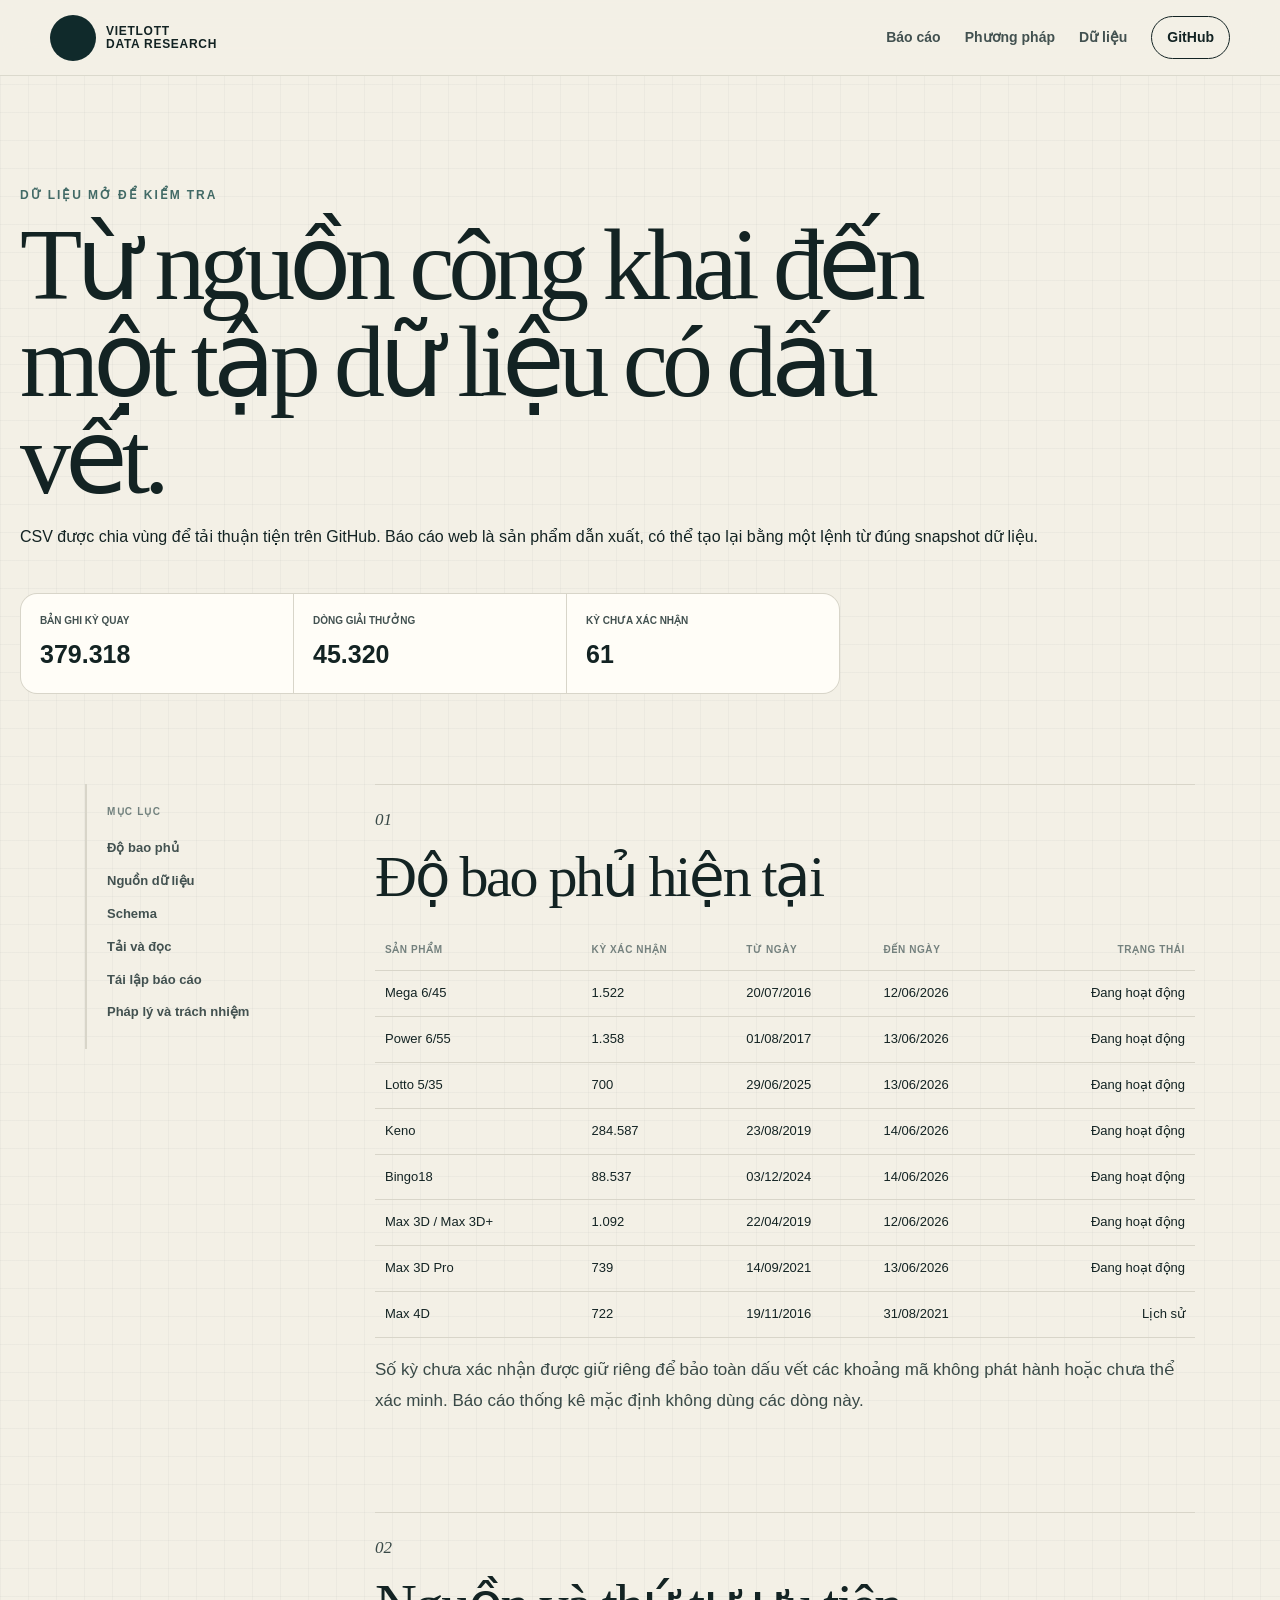
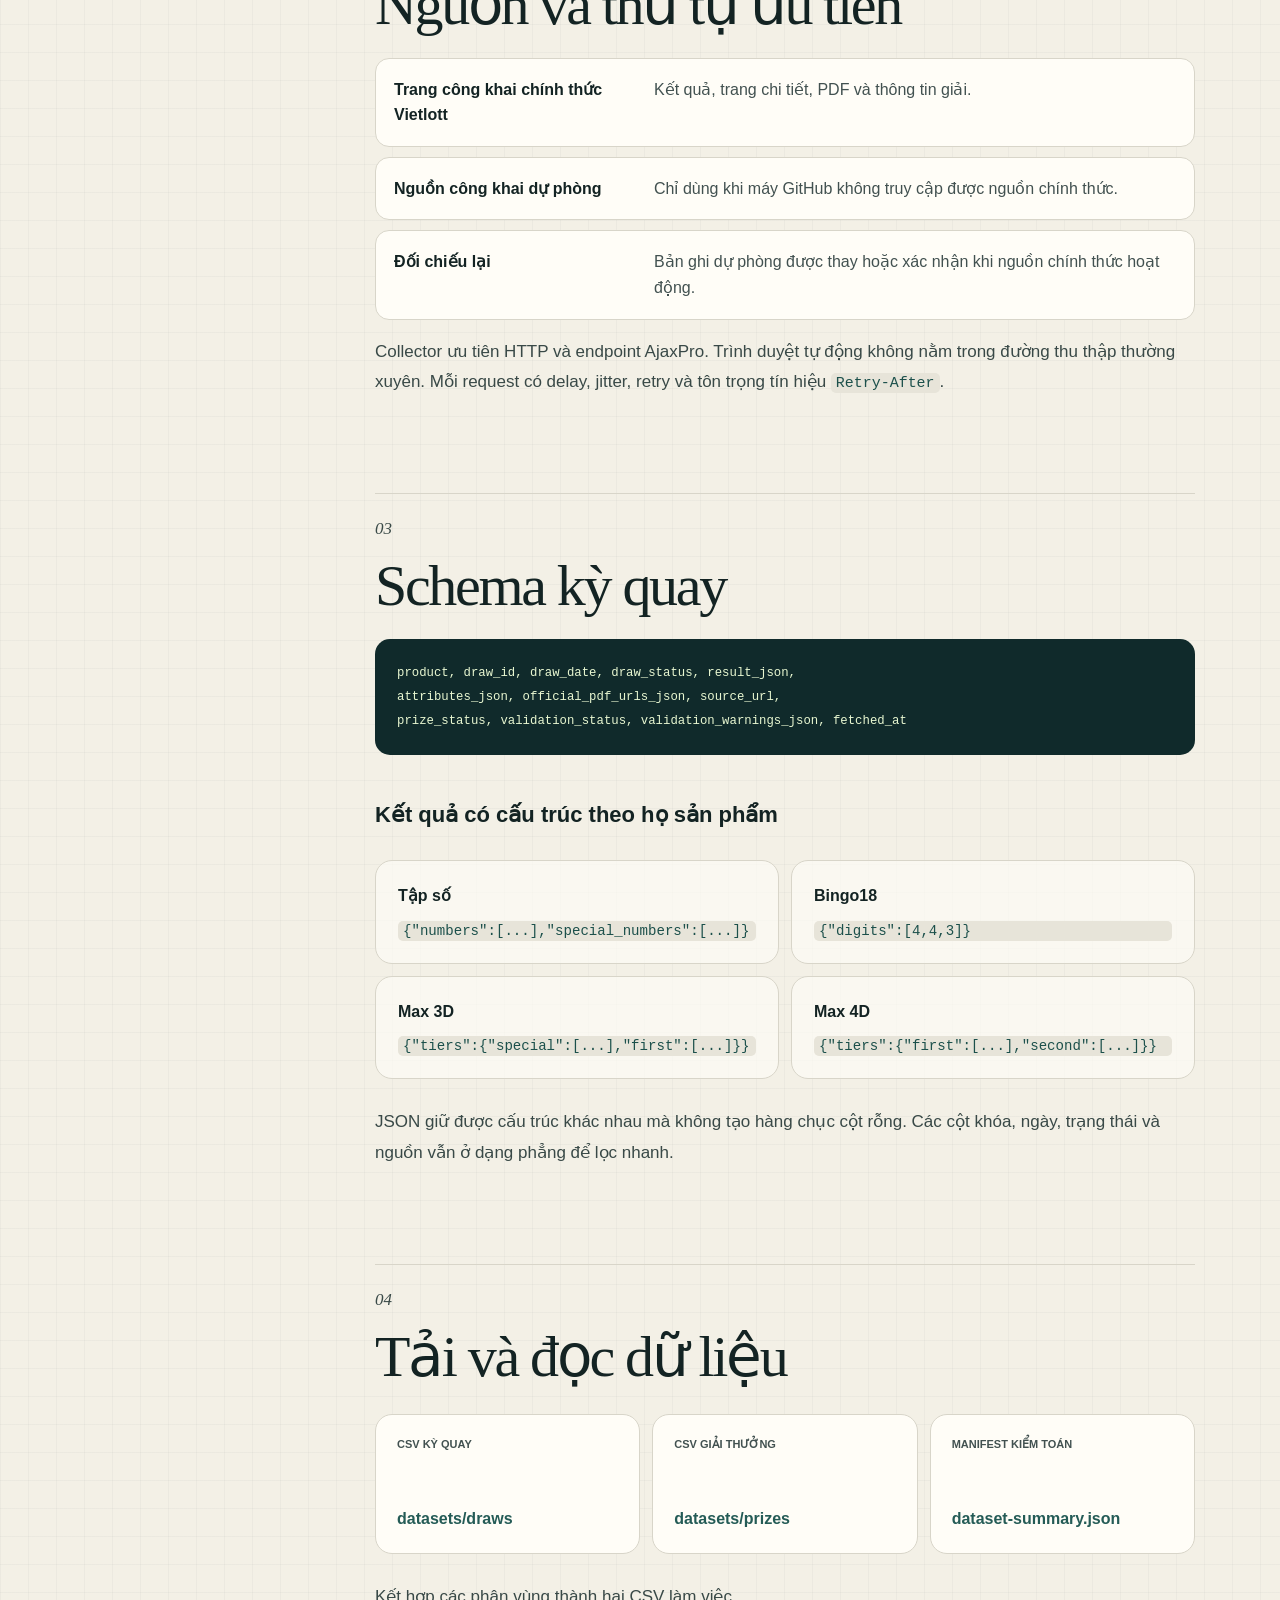
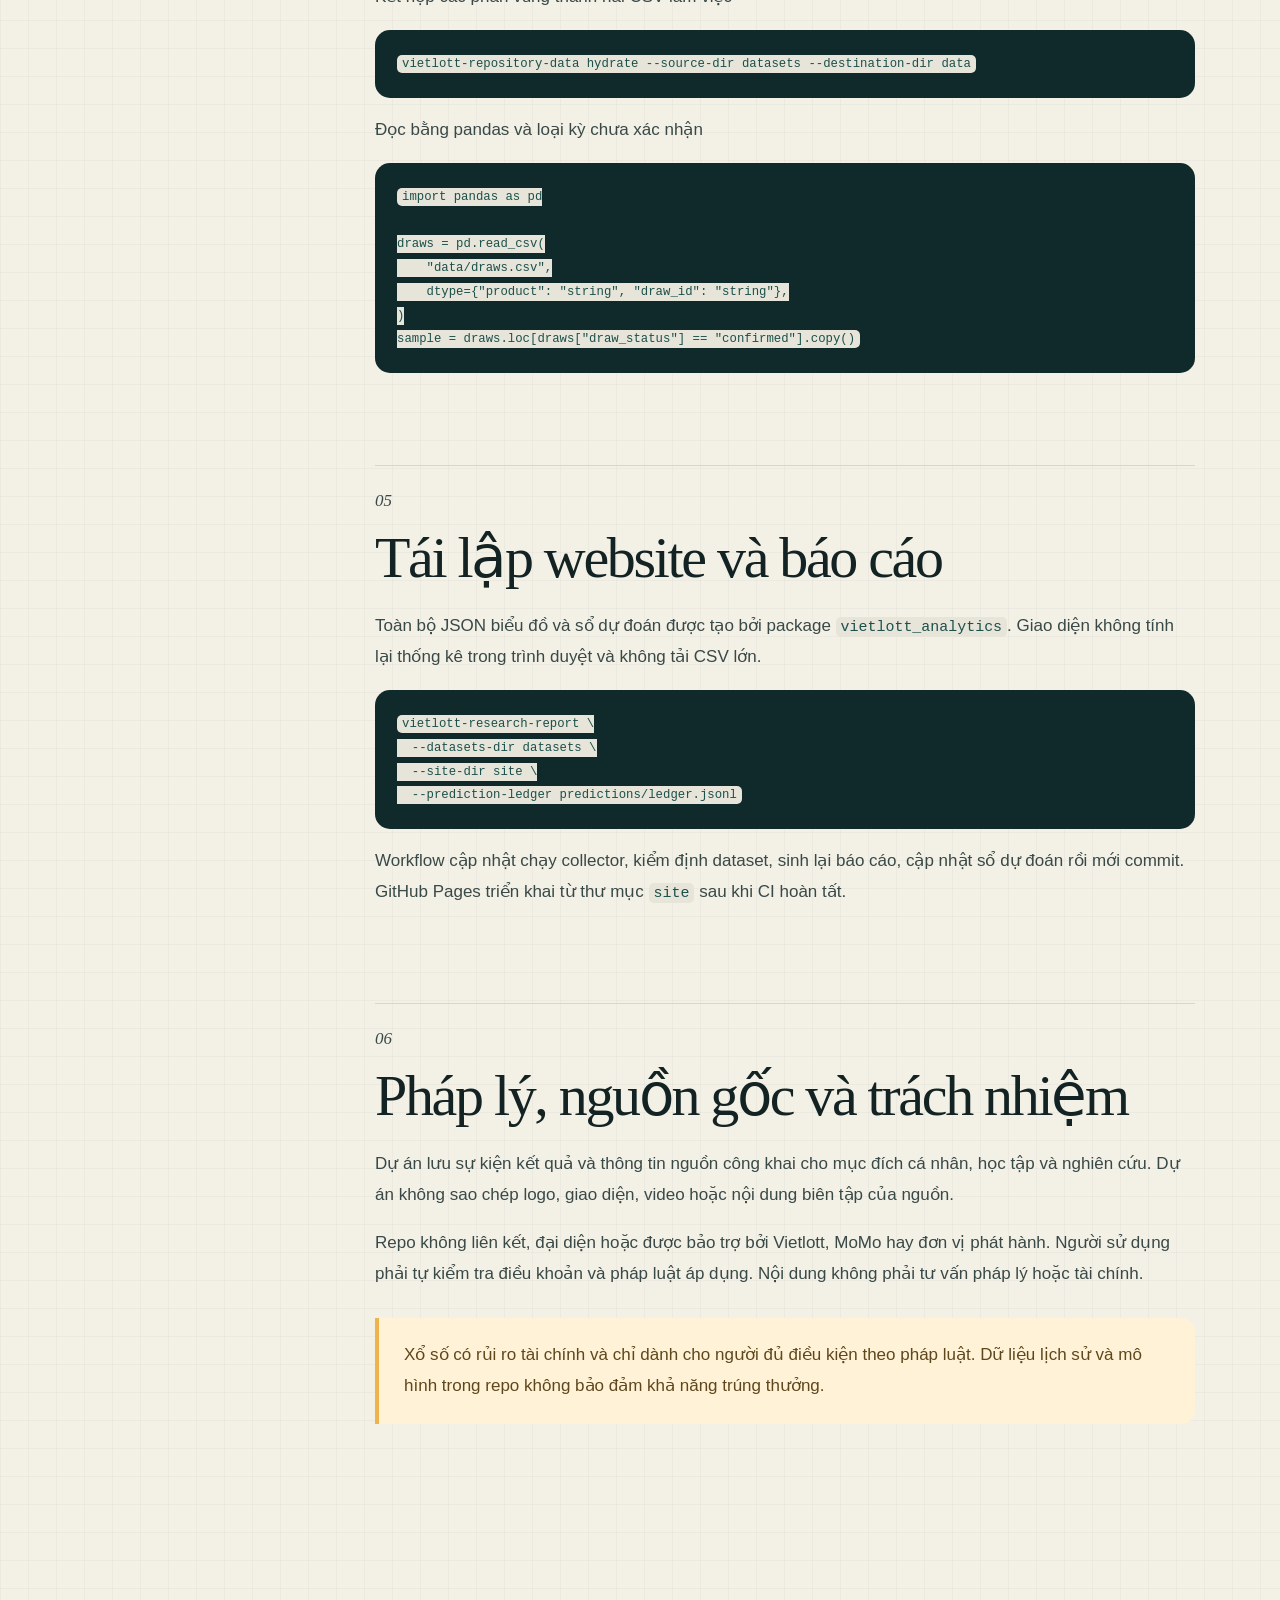
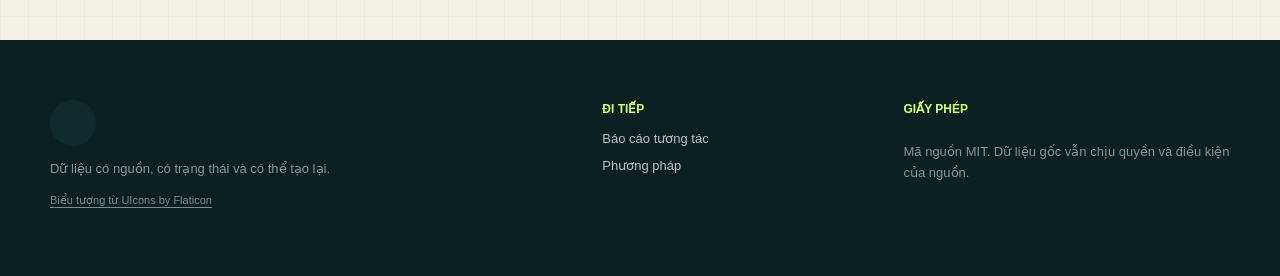
==== site/du-lieu.html @ fb3dd848 "Cải thiện kết luận và trải nghiệm báo cáo" ====
<!doctype html>
<html lang="vi">
<head>
  <meta charset="utf-8">
  <meta name="viewport" content="width=device-width, initial-scale=1">
  <meta name="description" content="Cấu trúc dữ liệu, nguồn và cách tái lập Vietlott Data Research.">
  <meta name="theme-color" content="#102a2b">
  <title>Dữ liệu và tái lập | Vietlott Data Research</title>
  <link rel="icon" href="assets/favicon.svg" type="image/svg+xml">
  <link rel="stylesheet" href="https://cdn-uicons.flaticon.com/3.0.0/uicons-regular-rounded/css/uicons-regular-rounded.css">
  <link rel="stylesheet" href="assets/styles.css?v=20260614-3">
  <script src="assets/docs.js?v=20260614-1" defer></script>
</head>
<body>
  <a class="skip-link" href="#main">Bỏ qua điều hướng</a>
  <header class="site-header">
    <a class="brand" href="index.html">
      <span class="brand-mark" aria-hidden="true"><i class="fi fi-rr-crystal-ball"></i></span>
      <span class="brand-copy">Vietlott<br>Data Research</span>
    </a>
    <nav class="site-nav document-nav" aria-label="Điều hướng chính">
      <a href="index.html">Báo cáo</a>
      <a href="phuong-phap.html">Phương pháp</a>
      <a href="du-lieu.html" aria-current="page">Dữ liệu</a>
      <a class="nav-github" href="https://github.com/NhanAZ/vietlott-data-research">GitHub</a>
    </nav>
  </header>

  <main id="main" class="document-shell">
    <header class="document-hero data-hero">
      <p class="eyebrow">Dữ liệu mở để kiểm tra</p>
      <h1>Từ nguồn công khai đến một tập dữ liệu có dấu vết.</h1>
      <p>
        CSV được chia vùng để tải thuận tiện trên GitHub. Báo cáo web là sản phẩm
        dẫn xuất, có thể tạo lại bằng một lệnh từ đúng snapshot dữ liệu.
      </p>
      <div class="document-stats">
        <div><span>Bản ghi kỳ quay</span><strong data-manifest="draw_rows">...</strong></div>
        <div><span>Dòng giải thưởng</span><strong data-manifest="prize_rows">...</strong></div>
        <div><span>Kỳ chưa xác nhận</span><strong data-manifest="not_confirmed_rows">...</strong></div>
      </div>
    </header>

    <div class="document-layout">
      <aside class="document-toc">
        <strong>Mục lục</strong>
        <a href="#bao-phu">Độ bao phủ</a>
        <a href="#nguon">Nguồn dữ liệu</a>
        <a href="#schema">Schema</a>
        <a href="#tai">Tải và đọc</a>
        <a href="#tai-lap">Tái lập báo cáo</a>
        <a href="#phap-ly">Pháp lý và trách nhiệm</a>
      </aside>

      <article class="research-article">
        <section id="bao-phu">
          <p class="article-index">01</p>
          <h2>Độ bao phủ hiện tại</h2>
          <div id="coverage-table" class="table-wrap">
            <p>Đang đọc manifest dữ liệu...</p>
          </div>
          <p>
            Số kỳ chưa xác nhận được giữ riêng để bảo toàn dấu vết các khoảng mã không
            phát hành hoặc chưa thể xác minh. Báo cáo thống kê mặc định không dùng các dòng này.
          </p>
        </section>

        <section id="nguon">
          <p class="article-index">02</p>
          <h2>Nguồn và thứ tự ưu tiên</h2>
          <ol class="source-order">
            <li><strong>Trang công khai chính thức Vietlott</strong><span>Kết quả, trang chi tiết, PDF và thông tin giải.</span></li>
            <li><strong>Nguồn công khai dự phòng</strong><span>Chỉ dùng khi máy GitHub không truy cập được nguồn chính thức.</span></li>
            <li><strong>Đối chiếu lại</strong><span>Bản ghi dự phòng được thay hoặc xác nhận khi nguồn chính thức hoạt động.</span></li>
          </ol>
          <p>
            Collector ưu tiên HTTP và endpoint AjaxPro. Trình duyệt tự động không nằm
            trong đường thu thập thường xuyên. Mỗi request có delay, jitter, retry và
            tôn trọng tín hiệu <code>Retry-After</code>.
          </p>
        </section>

        <section id="schema">
          <p class="article-index">03</p>
          <h2>Schema kỳ quay</h2>
          <div class="code-block">
            <code>product, draw_id, draw_date, draw_status, result_json,<br>
            attributes_json, official_pdf_urls_json, source_url,<br>
            prize_status, validation_status, validation_warnings_json, fetched_at</code>
          </div>
          <h3>Kết quả có cấu trúc theo họ sản phẩm</h3>
          <div class="schema-grid">
            <article><strong>Tập số</strong><code>{"numbers":[...],"special_numbers":[...]}</code></article>
            <article><strong>Bingo18</strong><code>{"digits":[4,4,3]}</code></article>
            <article><strong>Max 3D</strong><code>{"tiers":{"special":[...],"first":[...]}}</code></article>
            <article><strong>Max 4D</strong><code>{"tiers":{"first":[...],"second":[...]}}</code></article>
          </div>
          <p>
            JSON giữ được cấu trúc khác nhau mà không tạo hàng chục cột rỗng. Các cột
            khóa, ngày, trạng thái và nguồn vẫn ở dạng phẳng để lọc nhanh.
          </p>
        </section>

        <section id="tai">
          <p class="article-index">04</p>
          <h2>Tải và đọc dữ liệu</h2>
          <div class="download-grid">
            <a href="https://github.com/NhanAZ/vietlott-data-research/tree/main/datasets/draws">
              <span>CSV kỳ quay</span><strong>datasets/draws</strong>
            </a>
            <a href="https://github.com/NhanAZ/vietlott-data-research/tree/main/datasets/prizes">
              <span>CSV giải thưởng</span><strong>datasets/prizes</strong>
            </a>
            <a href="https://github.com/NhanAZ/vietlott-data-research/blob/main/datasets/metadata/dataset-summary.json">
              <span>Manifest kiểm toán</span><strong>dataset-summary.json</strong>
            </a>
          </div>
          <p>Kết hợp các phân vùng thành hai CSV làm việc</p>
          <pre><code>vietlott-repository-data hydrate --source-dir datasets --destination-dir data</code></pre>
          <p>Đọc bằng pandas và loại kỳ chưa xác nhận</p>
          <pre><code>import pandas as pd

draws = pd.read_csv(
    "data/draws.csv",
    dtype={"product": "string", "draw_id": "string"},
)
sample = draws.loc[draws["draw_status"] == "confirmed"].copy()</code></pre>
        </section>

        <section id="tai-lap">
          <p class="article-index">05</p>
          <h2>Tái lập website và báo cáo</h2>
          <p>
            Toàn bộ JSON biểu đồ và sổ dự đoán được tạo bởi package
            <code>vietlott_analytics</code>. Giao diện không tính lại thống kê trong
            trình duyệt và không tải CSV lớn.
          </p>
          <pre><code>vietlott-research-report \
  --datasets-dir datasets \
  --site-dir site \
  --prediction-ledger predictions/ledger.jsonl</code></pre>
          <p>
            Workflow cập nhật chạy collector, kiểm định dataset, sinh lại báo cáo,
            cập nhật sổ dự đoán rồi mới commit. GitHub Pages triển khai từ thư mục
            <code>site</code> sau khi CI hoàn tất.
          </p>
        </section>

        <section id="phap-ly">
          <p class="article-index">06</p>
          <h2>Pháp lý, nguồn gốc và trách nhiệm</h2>
          <p>
            Dự án lưu sự kiện kết quả và thông tin nguồn công khai cho mục đích cá
            nhân, học tập và nghiên cứu. Dự án không sao chép logo, giao diện, video
            hoặc nội dung biên tập của nguồn.
          </p>
          <p>
            Repo không liên kết, đại diện hoặc được bảo trợ bởi Vietlott, MoMo hay
            đơn vị phát hành. Người sử dụng phải tự kiểm tra điều khoản và pháp luật
            áp dụng. Nội dung không phải tư vấn pháp lý hoặc tài chính.
          </p>
          <p class="callout warning">
            Xổ số có rủi ro tài chính và chỉ dành cho người đủ điều kiện theo pháp luật.
            Dữ liệu lịch sử và mô hình trong repo không bảo đảm khả năng trúng thưởng.
          </p>
        </section>
      </article>
    </div>
  </main>

  <footer class="site-footer">
    <div class="shell footer-grid">
      <div>
        <span class="brand-mark" aria-hidden="true"><i class="fi fi-rr-crystal-ball"></i></span>
        <p>Dữ liệu có nguồn, có trạng thái và có thể tạo lại.</p>
        <a class="icon-credit" href="https://www.flaticon.com/free-icon-font/crystal-ball_8034121">Biểu tượng từ UIcons by Flaticon</a>
      </div>
      <div><strong>Đi tiếp</strong><a href="index.html">Báo cáo tương tác</a><a href="phuong-phap.html">Phương pháp</a></div>
      <div><strong>Giấy phép</strong><p>Mã nguồn MIT. Dữ liệu gốc vẫn chịu quyền và điều kiện của nguồn.</p></div>
    </div>
  </footer>
</body>
</html>
---- site/assets/styles.css ----
:root {
  --ink: #132323;
  --ink-soft: #425150;
  --forest: #102a2b;
  --forest-2: #173d3c;
  --cream: #f3f0e6;
  --paper: #fffdf7;
  --line: #d8d5c9;
  --acid: #d9ff70;
  --amber: #efb34c;
  --coral: #ed765f;
  --cyan: #64c8c3;
  --blue: #5e79d7;
  --shadow: 0 20px 55px rgb(16 42 43 / 9%);
  --radius: 22px;
  --shell: min(1180px, calc(100vw - 40px));
}

* {
  box-sizing: border-box;
}

[hidden] {
  display: none !important;
}

html {
  scroll-behavior: smooth;
}

section[id] {
  scroll-margin-top: 76px;
}

body {
  margin: 0;
  background:
    linear-gradient(rgb(19 35 35 / 3%) 1px, transparent 1px),
    linear-gradient(90deg, rgb(19 35 35 / 3%) 1px, transparent 1px),
    var(--cream);
  background-size: 28px 28px;
  color: var(--ink);
  font-family: "Aptos", "Segoe UI", Arial, sans-serif;
  line-height: 1.6;
}

button,
input,
select {
  font: inherit;
}

a {
  color: inherit;
}

.skip-link {
  position: fixed;
  z-index: 100;
  top: 12px;
  left: 12px;
  padding: 10px 14px;
  background: var(--acid);
  color: var(--forest);
  transform: translateY(-150%);
}

.skip-link:focus {
  transform: translateY(0);
}

.shell {
  width: var(--shell);
  margin-inline: auto;
}

.site-header {
  position: sticky;
  z-index: 50;
  top: 0;
  display: flex;
  align-items: center;
  justify-content: space-between;
  min-height: 76px;
  padding: 12px max(20px, calc((100vw - 1180px) / 2));
  border-bottom: 1px solid rgb(216 213 201 / 85%);
  background: rgb(243 240 230 / 92%);
  backdrop-filter: blur(18px);
}

.brand {
  display: inline-flex;
  gap: 10px;
  align-items: center;
  color: var(--ink);
  text-decoration: none;
}

.brand-mark {
  display: inline-grid;
  width: 46px;
  height: 46px;
  place-items: center;
  border-radius: 50%;
  background: var(--forest);
  color: var(--acid);
}

.brand-mark i {
  display: block;
  height: 23px;
  font-size: 23px;
  line-height: 1;
}

.brand-copy {
  font-size: 12px;
  font-weight: 800;
  line-height: 1.05;
  letter-spacing: 0.06em;
  text-transform: uppercase;
}

.site-nav {
  display: flex;
  gap: 24px;
  align-items: center;
}

.site-nav a {
  color: var(--ink-soft);
  font-size: 14px;
  font-weight: 700;
  text-decoration: none;
}

.site-nav a:hover {
  color: var(--ink);
}

.site-nav .nav-github {
  padding: 9px 15px;
  border: 1px solid var(--ink);
  border-radius: 999px;
  color: var(--ink);
}

.menu-button {
  display: none;
  border: 0;
  background: transparent;
  color: var(--ink);
  font-weight: 800;
}

.hero {
  display: grid;
  min-height: 690px;
  grid-template-columns: 1.1fr 0.9fr;
  gap: 60px;
  align-items: center;
  padding-block: 92px 74px;
}

.eyebrow,
.panel-kicker {
  margin: 0 0 12px;
  color: #426a66;
  font-size: 12px;
  font-weight: 900;
  letter-spacing: 0.16em;
  text-transform: uppercase;
}

.hero h1,
.section-heading h2,
.product-masthead h2,
.closing blockquote {
  font-family: Cambria, "Times New Roman", serif;
}

.hero h1 {
  max-width: 760px;
  margin: 0;
  font-size: clamp(58px, 8vw, 106px);
  font-weight: 500;
  line-height: 0.96;
  letter-spacing: -0.045em;
}

.hero h1 span {
  color: #54716d;
  font-style: italic;
}

.hero-lead {
  max-width: 660px;
  margin: 34px 0 0;
  color: var(--ink-soft);
  font-size: 19px;
  line-height: 1.65;
}

.hero-actions {
  display: flex;
  gap: 12px;
  margin-top: 34px;
}

.button {
  display: inline-flex;
  min-height: 48px;
  align-items: center;
  justify-content: center;
  padding: 0 20px;
  border-radius: 999px;
  font-size: 14px;
  font-weight: 900;
  text-decoration: none;
}

.button-primary {
  background: var(--forest);
  color: var(--paper);
}

.button-primary:hover {
  background: var(--forest-2);
}

.button-quiet {
  border: 1px solid var(--line);
  background: rgb(255 253 247 / 55%);
}

.hero-figure {
  position: relative;
  min-height: 480px;
  overflow: hidden;
  border-radius: 46% 54% 38% 62% / 55% 44% 56% 45%;
  background:
    radial-gradient(circle at 67% 30%, rgb(217 255 112 / 88%) 0 4%, transparent 4.5%),
    radial-gradient(circle at 24% 70%, rgb(100 200 195 / 48%) 0 7%, transparent 7.5%),
    var(--forest);
  box-shadow: var(--shadow);
  color: var(--paper);
}

.hero-figure::before {
  position: absolute;
  inset: 13%;
  border: 1px dashed rgb(255 255 255 / 25%);
  border-radius: 50%;
  content: "";
}

.orbit {
  position: absolute;
  border: 1px solid rgb(255 255 255 / 14%);
  border-radius: 50%;
}

.orbit-one {
  inset: 25%;
}

.orbit-two {
  inset: 37%;
}

.hero-number {
  position: absolute;
  top: 50%;
  left: 50%;
  display: flex;
  flex-direction: column;
  text-align: center;
  transform: translate(-50%, -50%);
}

.hero-number strong {
  color: var(--acid);
  font-size: clamp(44px, 5.5vw, 76px);
  line-height: 1;
  letter-spacing: -0.06em;
}

.hero-number span {
  margin-top: 8px;
  color: rgb(255 255 255 / 65%);
  font-size: 12px;
  font-weight: 800;
  letter-spacing: 0.11em;
  text-transform: uppercase;
}

.hero-badge {
  position: absolute;
  display: flex;
  min-width: 130px;
  gap: 8px;
  align-items: center;
  padding: 12px 15px;
  border: 1px solid rgb(255 255 255 / 15%);
  border-radius: 16px;
  background: rgb(255 255 255 / 10%);
  box-shadow: 0 14px 32px rgb(0 0 0 / 14%);
  font-size: 12px;
  backdrop-filter: blur(12px);
}

.hero-badge strong {
  color: var(--acid);
  font-size: 19px;
}

.hero-badge-a {
  top: 18%;
  left: 10%;
}

.hero-badge-b {
  right: 7%;
  bottom: 20%;
}

.hero-badge-c {
  bottom: 9%;
  left: 21%;
}

.hero-badge-c span,
.hero-badge-b span {
  color: rgb(255 255 255 / 65%);
}

.status-dot {
  width: 9px;
  height: 9px;
  border-radius: 50%;
  background: var(--acid);
  box-shadow: 0 0 0 5px rgb(217 255 112 / 13%);
}

.quick-read {
  padding-block: 80px 96px;
}

.section-heading {
  display: flex;
  gap: 50px;
  align-items: end;
  justify-content: space-between;
  margin-bottom: 32px;
}

.section-heading.compact {
  display: block;
}

.section-heading h2 {
  max-width: 780px;
  margin: 0;
  font-size: clamp(38px, 5vw, 62px);
  font-weight: 500;
  line-height: 1.08;
  letter-spacing: -0.025em;
}

.section-heading > p {
  max-width: 430px;
  margin: 0;
  color: var(--ink-soft);
}

.principle-grid {
  display: grid;
  grid-template-columns: repeat(3, 1fr);
  gap: 16px;
}

.principle-card {
  position: relative;
  min-height: 270px;
  padding: 30px;
  overflow: hidden;
  border: 1px solid var(--line);
  border-radius: var(--radius);
  background: rgb(255 253 247 / 72%);
}

.principle-card h3 {
  max-width: 250px;
  margin: 74px 0 10px;
  font-size: 23px;
  line-height: 1.15;
}

.principle-card p {
  margin: 0;
  color: var(--ink-soft);
}

.principle-index {
  position: absolute;
  top: 22px;
  right: 24px;
  color: #9aa39c;
  font: italic 28px Georgia, serif;
}

.principle-card::after {
  position: absolute;
  top: 28px;
  left: 28px;
  width: 34px;
  height: 34px;
  border: 8px solid var(--acid);
  border-radius: 50%;
  content: "";
}

.principle-card:nth-child(2)::after {
  border-color: var(--cyan);
}

.principle-card:nth-child(3)::after {
  border-color: var(--amber);
}

.project-stance {
  padding-bottom: 110px;
}

.stance-intro {
  display: grid;
  grid-template-columns: 1.15fr 0.85fr;
  gap: 80px;
  align-items: end;
  padding-top: 46px;
  border-top: 1px solid var(--line);
}

.stance-intro .eyebrow {
  grid-column: 1 / -1;
  margin-bottom: -58px;
}

.stance-intro h2 {
  margin: 0;
  font: 500 clamp(38px, 4.8vw, 62px)/1.08 Cambria, "Times New Roman", serif;
  letter-spacing: -0.025em;
}

.stance-intro > p:last-child {
  margin: 0;
  color: var(--ink-soft);
  font-size: 17px;
}

.stance-verdict {
  display: grid;
  grid-template-columns: 0.7fr 0.55fr 1.4fr;
  gap: 24px;
  align-items: center;
  margin-top: 38px;
  padding: 26px 30px;
  border-radius: 20px;
  background: var(--forest);
  color: var(--paper);
}

.stance-verdict > span {
  color: rgb(255 255 255 / 58%);
  font-size: 11px;
  font-weight: 850;
  letter-spacing: 0.08em;
  text-transform: uppercase;
}

.stance-verdict strong {
  color: var(--acid);
  font-size: 34px;
  letter-spacing: -0.035em;
}

.stance-verdict p {
  margin: 0;
  color: rgb(255 255 255 / 76%);
}

.stance-grid {
  display: grid;
  grid-template-columns: repeat(3, 1fr);
  gap: 12px;
  margin-top: 12px;
}

.stance-grid article {
  min-height: 225px;
  padding: 25px;
  border: 1px solid var(--line);
  border-radius: 18px;
  background: rgb(255 253 247 / 68%);
}

.stance-grid span {
  display: block;
  margin-bottom: 45px;
  color: #5c716e;
  font-size: 10px;
  font-weight: 850;
  letter-spacing: 0.1em;
  text-transform: uppercase;
}

.stance-grid strong {
  display: block;
  font-size: 20px;
  line-height: 1.25;
}

.stance-grid p {
  margin: 10px 0 0;
  color: var(--ink-soft);
  font-size: 13px;
}

.stance-disclaimer {
  margin: 18px 0 0;
  padding-left: 16px;
  border-left: 3px solid var(--coral);
  color: #6f514b;
  font-size: 13px;
}

.data-ribbon {
  border-block: 1px solid rgb(255 255 255 / 12%);
  background: var(--forest);
  color: var(--paper);
}

.data-ribbon-inner {
  display: grid;
  grid-template-columns: repeat(4, 1fr);
}

.data-ribbon-inner > div {
  display: flex;
  min-height: 126px;
  flex-direction: column;
  justify-content: center;
  padding: 24px;
  border-left: 1px solid rgb(255 255 255 / 12%);
}

.data-ribbon-inner > div:last-child {
  border-right: 1px solid rgb(255 255 255 / 12%);
}

.data-ribbon span {
  color: rgb(255 255 255 / 58%);
  font-size: 12px;
  font-weight: 800;
  letter-spacing: 0.11em;
  text-transform: uppercase;
}

.data-ribbon strong {
  color: var(--acid);
  font-size: 29px;
}

.analysis-section {
  padding-block: 110px;
}

.product-tabs {
  display: flex;
  gap: 8px;
  margin-bottom: 24px;
  padding: 7px;
  overflow-x: auto;
  border: 1px solid var(--line);
  border-radius: 18px;
  background: rgb(255 253 247 / 60%);
}

.product-tab {
  flex: 0 0 auto;
  padding: 10px 15px;
  border: 0;
  border-radius: 12px;
  background: transparent;
  color: var(--ink-soft);
  cursor: pointer;
  font-size: 13px;
  font-weight: 850;
}

.product-tab[aria-selected="true"] {
  background: var(--forest);
  color: var(--acid);
  box-shadow: 0 8px 22px rgb(16 42 43 / 20%);
}

.product-tab .inactive-tag {
  margin-left: 5px;
  color: #9ba6a3;
  font-size: 9px;
  text-transform: uppercase;
}

.loading-card {
  display: flex;
  min-height: 72px;
  gap: 12px;
  align-items: center;
  justify-content: center;
  margin-bottom: 18px;
  border: 1px solid var(--line);
  border-radius: 16px;
  background: rgb(255 253 247 / 64%);
  color: var(--ink-soft);
  font-size: 13px;
}

.loader {
  width: 18px;
  height: 18px;
  border: 2px solid #c8c8bf;
  border-top-color: var(--forest);
  border-radius: 50%;
  animation: spin 0.8s linear infinite;
}

@keyframes spin {
  to { transform: rotate(360deg); }
}

.dashboard {
  display: grid;
  gap: 18px;
}

.dashboard > *,
.analysis-kind,
.two-column > *,
.panel,
.heatmap-wrap,
.table-wrap {
  min-width: 0;
  max-width: 100%;
}

.panel {
  padding: 28px;
  border: 1px solid var(--line);
  border-radius: var(--radius);
  background: rgb(255 253 247 / 88%);
  box-shadow: 0 7px 24px rgb(16 42 43 / 4%);
}

.panel-dark {
  border-color: transparent;
  background: var(--forest);
  color: var(--paper);
}

.product-masthead {
  display: flex;
  min-height: 230px;
  align-items: end;
  justify-content: space-between;
  background:
    radial-gradient(circle at 80% 10%, rgb(217 255 112 / 19%), transparent 25%),
    linear-gradient(130deg, var(--forest), #1b4643);
}

.product-masthead h2 {
  margin: 0;
  font-size: clamp(48px, 7vw, 78px);
  font-weight: 500;
  line-height: 0.95;
  letter-spacing: -0.055em;
}

.product-masthead p {
  max-width: 680px;
  margin: 15px 0 0;
  color: rgb(255 255 255 / 65%);
}

.panel-dark .panel-kicker {
  color: var(--acid);
}

.latest-draw {
  display: flex;
  min-width: 180px;
  flex-direction: column;
  align-items: flex-end;
  text-align: right;
}

.latest-draw span,
.latest-draw time {
  color: rgb(255 255 255 / 55%);
  font-size: 12px;
}

.latest-draw strong {
  color: var(--acid);
  font-size: 34px;
}

.metric-grid {
  display: grid;
  grid-template-columns: repeat(5, 1fr);
  gap: 12px;
}

.metric-card {
  min-height: 145px;
  padding: 23px;
  border: 1px solid var(--line);
  border-radius: 18px;
  background: var(--paper);
}

.metric-card span {
  display: block;
  margin-bottom: 15px;
  color: var(--ink-soft);
  font-size: 11px;
  font-weight: 850;
  letter-spacing: 0.1em;
  text-transform: uppercase;
}

.metric-card strong {
  display: block;
  font-size: 31px;
  line-height: 1;
}

.metric-card small {
  display: block;
  margin-top: 9px;
  color: #73807e;
}

.panel-heading {
  display: flex;
  gap: 24px;
  align-items: start;
  justify-content: space-between;
  margin-bottom: 24px;
}

.panel-heading h3 {
  margin: 0;
  font-size: 25px;
  line-height: 1.15;
}

.panel-heading .panel-kicker {
  margin-bottom: 6px;
}

.conclusion-panel {
  overflow: hidden;
  background:
    radial-gradient(circle at 100% 0, rgb(100 200 195 / 14%), transparent 30%),
    var(--paper);
}

.verdict {
  padding: 7px 12px;
  border: 1px solid #b8c1bc;
  border-radius: 999px;
  color: #315c57;
  font-size: 11px;
  font-weight: 900;
  letter-spacing: 0.08em;
  text-transform: uppercase;
}

.verdict.alert {
  border-color: #e9b0a3;
  color: #a84232;
}

.conclusion-layout {
  display: grid;
  grid-template-columns: 1.4fr 1fr;
  gap: 46px;
  align-items: center;
}

.big-explanation {
  margin: 0;
  font: 31px/1.35 Georgia, serif;
  letter-spacing: -0.02em;
}

.test-metrics {
  display: grid;
  grid-template-columns: repeat(3, 1fr);
  gap: 10px;
}

.test-metric {
  padding: 14px;
  border: 1px solid var(--line);
  border-radius: 14px;
  background: rgb(243 240 230 / 58%);
}

.test-metric span {
  display: block;
  color: var(--ink-soft);
  font-size: 10px;
  font-weight: 850;
  letter-spacing: 0.08em;
  text-transform: uppercase;
}

.test-metric strong {
  display: block;
  margin-top: 5px;
  font-size: 20px;
}

.method-note {
  margin: 20px 0 0;
  color: #687572;
  font-size: 12px;
}

.two-column {
  display: grid;
  grid-template-columns: repeat(2, minmax(0, 1fr));
  gap: 18px;
}

.number-map-layout {
  display: grid;
  grid-template-columns: 1.55fr 0.75fr;
  gap: 30px;
}

.number-grid {
  display: grid;
  grid-template-columns: repeat(10, minmax(36px, 1fr));
  gap: 8px;
}

.number-cell {
  position: relative;
  display: grid;
  aspect-ratio: 1;
  place-items: center;
  border: 1px solid rgb(19 35 35 / 10%);
  border-radius: 50%;
  color: var(--ink);
  cursor: pointer;
  font-size: 13px;
  font-weight: 900;
  transition: transform 150ms ease, box-shadow 150ms ease;
}

.number-cell:hover,
.number-cell.selected {
  z-index: 1;
  box-shadow: 0 8px 18px rgb(16 42 43 / 16%);
  transform: translateY(-3px);
}

.number-cell.selected {
  outline: 3px solid var(--ink);
  outline-offset: 2px;
}

.number-profile {
  min-height: 100%;
  padding: 24px;
  border-radius: 20px;
  background: var(--forest);
  color: var(--paper);
}

.profile-number {
  display: flex;
  align-items: center;
  justify-content: space-between;
}

.profile-number strong {
  display: grid;
  width: 66px;
  height: 66px;
  place-items: center;
  border-radius: 50%;
  background: var(--acid);
  color: var(--forest);
  font-size: 26px;
}

.profile-number span {
  color: rgb(255 255 255 / 55%);
  font-size: 11px;
  font-weight: 850;
  text-transform: uppercase;
}

.profile-stats {
  display: grid;
  gap: 12px;
  margin-top: 24px;
}

.profile-stat {
  display: flex;
  align-items: end;
  justify-content: space-between;
  padding-bottom: 10px;
  border-bottom: 1px solid rgb(255 255 255 / 12%);
}

.profile-stat span {
  color: rgb(255 255 255 / 55%);
  font-size: 12px;
}

.profile-stat strong {
  font-size: 18px;
}

.legend {
  display: flex;
  gap: 13px;
  color: var(--ink-soft);
  font-size: 11px;
}

.legend span {
  display: flex;
  gap: 5px;
  align-items: center;
}

.legend i {
  width: 10px;
  height: 10px;
  border-radius: 50%;
}

.legend-low { background: #9eb7df; }
.legend-neutral { background: #e8e4d7; }
.legend-high { background: #ef967f; }

.tiny-label {
  color: #778380;
  font-size: 10px;
  font-weight: 850;
  letter-spacing: 0.08em;
  text-transform: uppercase;
}

.bar-chart {
  display: grid;
  gap: 11px;
}

.bar-row {
  display: grid;
  grid-template-columns: 48px minmax(0, 1fr) 64px;
  gap: 10px;
  align-items: center;
  font-size: 12px;
}

.bar-label {
  overflow: hidden;
  font-weight: 850;
  text-overflow: ellipsis;
  white-space: nowrap;
}

.bar-track {
  height: 10px;
  overflow: hidden;
  border-radius: 999px;
  background: #eae6da;
}

.bar-fill {
  height: 100%;
  border-radius: inherit;
  background: var(--cyan);
}

.bar-fill.warm {
  background: var(--coral);
}

.bar-fill.cool {
  background: var(--blue);
}

.bar-value {
  color: var(--ink-soft);
  text-align: right;
}

.month-chart {
  display: grid;
  grid-template-columns: repeat(12, 1fr);
  gap: 7px;
}

.month-cell {
  min-height: 90px;
  padding: 10px 6px;
  border-radius: 13px;
  text-align: center;
}

.month-cell span {
  display: block;
  font-size: 10px;
  font-weight: 850;
  text-transform: uppercase;
}

.month-cell strong {
  display: block;
  margin-top: 8px;
  font-size: 16px;
}

.month-cell small {
  color: rgb(19 35 35 / 58%);
}

.subchart-title {
  margin: 28px 0 12px;
  font-size: 13px;
}

.weekday-chart {
  grid-template-columns: repeat(7, 1fr);
}

.heatmap-wrap {
  width: 100%;
  overflow-x: auto;
}

.heatmap {
  width: 100%;
  min-width: 760px;
  border-collapse: separate;
  border-spacing: 4px;
  font-size: 10px;
}

.heatmap th {
  color: #6f7b78;
  font-weight: 800;
}

.heatmap td {
  min-width: 28px;
  height: 28px;
  border-radius: 7px;
  text-align: center;
}

.svg-chart svg {
  display: block;
  width: 100%;
  height: auto;
  overflow: visible;
}

.svg-chart text {
  fill: #697673;
  font: 10px "Segoe UI", sans-serif;
}

.structure-summary {
  display: grid;
  gap: 24px;
}

.structure-group h4 {
  margin: 0 0 11px;
  font-size: 13px;
}

.distribution-pills {
  display: flex;
  flex-wrap: wrap;
  gap: 7px;
}

.distribution-pill {
  padding: 7px 10px;
  border-radius: 999px;
  background: #ece8dc;
  color: var(--ink-soft);
  font-size: 11px;
}

.distribution-pill strong {
  color: var(--ink);
}

.table-wrap {
  overflow-x: auto;
}

.data-table {
  width: 100%;
  border-collapse: collapse;
  font-size: 13px;
}

.data-table th,
.data-table td {
  padding: 12px 10px;
  border-bottom: 1px solid var(--line);
  text-align: left;
}

.data-table th {
  color: #74817e;
  font-size: 10px;
  letter-spacing: 0.06em;
  text-transform: uppercase;
}

.data-table td:last-child,
.data-table th:last-child {
  text-align: right;
}

.backtest-score {
  display: grid;
  grid-template-columns: 1fr auto 1fr;
  gap: 15px;
  align-items: center;
}

.backtest-side {
  padding: 17px;
  border-radius: 16px;
  background: #ebe7dc;
}

.backtest-side.model {
  background: var(--forest);
  color: var(--paper);
}

.backtest-side span {
  display: block;
  color: #73807d;
  font-size: 10px;
  font-weight: 850;
  letter-spacing: 0.06em;
  text-transform: uppercase;
}

.backtest-side.model span {
  color: rgb(255 255 255 / 55%);
}

.backtest-side strong {
  display: block;
  margin-top: 5px;
  font-size: 27px;
}

.backtest-vs {
  color: #82908d;
  font-size: 11px;
  font-weight: 900;
}

.backtest-verdict {
  margin: 18px 0 0;
  padding-top: 14px;
  border-top: 1px solid var(--line);
  color: var(--ink-soft);
}

.technical-details {
  margin-top: 12px;
  color: #64716f;
  font-size: 12px;
}

.technical-details summary {
  width: fit-content;
  cursor: pointer;
  color: #315f5b;
  font-weight: 800;
}

.technical-details p {
  margin: 8px 0 0;
}

.prize-report {
  display: grid;
  grid-template-columns: repeat(2, 1fr);
  gap: 10px;
}

.prize-metric {
  padding: 16px;
  border-radius: 15px;
  background: #ece8dc;
}

.prize-metric span {
  display: block;
  color: #707c79;
  font-size: 10px;
  font-weight: 850;
  text-transform: uppercase;
}

.prize-metric strong {
  display: block;
  margin-top: 5px;
  font-size: 19px;
}

.recent-draws {
  display: grid;
  grid-template-columns: repeat(3, 1fr);
  gap: 9px;
}

.draw-card {
  padding: 15px;
  border: 1px solid var(--line);
  border-radius: 15px;
  background: #fbf9f2;
}

.draw-meta {
  display: flex;
  justify-content: space-between;
  color: #727f7c;
  font-size: 10px;
  font-weight: 800;
}

.draw-balls {
  display: flex;
  flex-wrap: wrap;
  gap: 5px;
  margin-top: 12px;
}

.ball {
  display: inline-grid;
  min-width: 29px;
  height: 29px;
  padding-inline: 5px;
  place-items: center;
  border-radius: 999px;
  background: var(--forest);
  color: var(--paper);
  font-size: 10px;
  font-weight: 900;
}

.ball.special {
  background: var(--amber);
  color: var(--ink);
}

.sequence-chip {
  display: inline-block;
  margin: 5px 5px 0 0;
  padding: 5px 8px;
  border-radius: 7px;
  background: #e7e4d8;
  font: 700 11px ui-monospace, Consolas, monospace;
}

.prediction-section {
  padding-block: 110px;
  background:
    radial-gradient(circle at 90% 15%, rgb(217 255 112 / 17%), transparent 25%),
    var(--forest);
  color: var(--paper);
}

.section-heading.light .eyebrow {
  color: var(--acid);
}

.section-heading.light > p {
  color: rgb(255 255 255 / 62%);
}

.prediction-warning {
  display: flex;
  gap: 18px;
  align-items: center;
  margin-bottom: 24px;
  padding: 16px 20px;
  border: 1px solid rgb(217 255 112 / 26%);
  border-radius: 16px;
  background: rgb(217 255 112 / 8%);
}

.prediction-warning strong {
  flex: 0 0 auto;
  color: var(--acid);
}

.prediction-warning span {
  color: rgb(255 255 255 / 64%);
  font-size: 13px;
}

.prediction-toolbar {
  display: flex;
  gap: 12px;
  align-items: center;
  margin-bottom: 20px;
}

.prediction-toolbar label {
  color: rgb(255 255 255 / 58%);
  font-size: 11px;
  font-weight: 850;
  text-transform: uppercase;
}

.prediction-toolbar select {
  min-width: 190px;
  padding: 10px 36px 10px 12px;
  border: 1px solid rgb(255 255 255 / 20%);
  border-radius: 10px;
  background: #183938;
  color: var(--paper);
}

.prediction-toolbar span {
  margin-left: auto;
  color: rgb(255 255 255 / 52%);
  font-size: 11px;
}

.prediction-grid {
  display: grid;
  grid-template-columns: repeat(3, 1fr);
  gap: 12px;
}

.prediction-card {
  min-height: 250px;
  padding: 22px;
  border: 1px solid rgb(255 255 255 / 14%);
  border-radius: 20px;
  background: rgb(255 255 255 / 7%);
}

.prediction-card.primary {
  border-color: rgb(217 255 112 / 35%);
  background: rgb(217 255 112 / 9%);
}

.prediction-card .strategy-name {
  display: block;
  color: rgb(255 255 255 / 58%);
  font-size: 13px;
  font-weight: 850;
  line-height: 1.3;
}

.strategy-description {
  min-height: 58px;
  margin: 9px 0 0;
  color: rgb(255 255 255 / 62%);
  font-size: 12px;
}

.prediction-values {
  display: flex;
  flex-wrap: wrap;
  gap: 7px;
  margin: 25px 0;
}

.prediction-values .ball {
  min-width: 34px;
  height: 34px;
  background: var(--paper);
  color: var(--forest);
}

.prediction-sequence {
  margin: 24px 0;
  color: var(--acid);
  font: 700 55px/1 ui-monospace, Consolas, monospace;
  letter-spacing: 0.18em;
}

.prediction-meta {
  display: grid;
  gap: 5px;
  color: rgb(255 255 255 / 51%);
  font-size: 11px;
}

.archive-summary {
  display: grid;
  grid-template-columns: repeat(3, 1fr) 1.5fr;
  gap: 1px;
  margin-top: 18px;
  overflow: hidden;
  border-radius: 16px;
  background: rgb(255 255 255 / 12%);
}

.archive-summary > * {
  min-height: 105px;
  padding: 19px;
  background: #173635;
}

.archive-summary span {
  display: block;
  color: rgb(255 255 255 / 50%);
  font-size: 10px;
  font-weight: 850;
  text-transform: uppercase;
}

.archive-summary strong {
  display: block;
  margin-top: 5px;
  color: var(--acid);
  font-size: 26px;
}

.archive-summary a {
  display: flex;
  align-items: center;
  color: var(--paper);
  font-weight: 800;
  text-decoration: none;
}

.method-preview {
  padding-block: 110px;
}

.method-steps {
  display: grid;
  grid-template-columns: repeat(4, 1fr);
  gap: 12px;
  margin: 0 0 28px;
  padding: 0;
  list-style: none;
}

.method-steps li {
  min-height: 235px;
  padding: 24px;
  border-top: 3px solid var(--forest);
  background: rgb(255 253 247 / 58%);
}

.method-steps li > span {
  display: grid;
  width: 34px;
  height: 34px;
  place-items: center;
  border-radius: 50%;
  background: var(--forest);
  color: var(--acid);
  font-size: 12px;
  font-weight: 900;
}

.method-steps div {
  margin-top: 54px;
}

.method-steps strong {
  font-size: 18px;
}

.method-steps p {
  margin: 8px 0 0;
  color: var(--ink-soft);
  font-size: 13px;
}

.text-link {
  color: #285d58;
  font-weight: 900;
  text-underline-offset: 4px;
}

.closing {
  padding-block: 65px 120px;
  text-align: center;
}

.closing blockquote {
  max-width: 910px;
  margin: 26px auto 0;
  font-size: clamp(31px, 4.5vw, 56px);
  line-height: 1.15;
  letter-spacing: -0.035em;
}

.site-footer {
  padding-block: 60px;
  background: #0b2021;
  color: var(--paper);
}

.footer-grid {
  display: grid;
  grid-template-columns: 2fr 1fr 1.3fr;
  gap: 50px;
}

.footer-grid > div {
  display: flex;
  flex-direction: column;
  align-items: start;
}

.footer-grid p {
  max-width: 440px;
  color: rgb(255 255 255 / 52%);
  font-size: 13px;
}

.footer-grid strong {
  margin-bottom: 10px;
  color: var(--acid);
  font-size: 12px;
  text-transform: uppercase;
}

.footer-grid a {
  margin-bottom: 6px;
  color: rgb(255 255 255 / 72%);
  font-size: 13px;
  text-decoration: none;
}

.footer-grid .icon-credit {
  color: rgb(255 255 255 / 48%);
  font-size: 11px;
  text-decoration: underline;
  text-underline-offset: 3px;
}

.error-card {
  padding: 22px;
  border: 1px solid #e3aa9f;
  border-radius: 16px;
  background: #fff0eb;
  color: #923a2d;
}

@media (max-width: 980px) {
  .site-nav {
    position: absolute;
    top: 76px;
    right: 20px;
    display: none;
    min-width: 210px;
    flex-direction: column;
    align-items: stretch;
    padding: 18px;
    border: 1px solid var(--line);
    border-radius: 16px;
    background: var(--paper);
    box-shadow: var(--shadow);
  }

  .site-nav.open {
    display: flex;
  }

  .menu-button {
    display: block;
  }

  .hero {
    min-height: auto;
    grid-template-columns: 1fr;
    padding-top: 70px;
  }

  .hero-figure {
    min-height: 440px;
  }

  .principle-grid,
  .prediction-grid,
  .stance-grid {
    grid-template-columns: 1fr;
  }

  .stance-intro {
    grid-template-columns: 1fr;
    gap: 24px;
  }

  .stance-intro .eyebrow {
    grid-column: auto;
    margin-bottom: -8px;
  }

  .stance-verdict {
    grid-template-columns: 0.7fr 0.5fr 1.2fr;
  }

  .principle-card {
    min-height: 220px;
  }

  .data-ribbon-inner,
  .metric-grid,
  .method-steps {
    grid-template-columns: repeat(2, 1fr);
  }

  .number-map-layout {
    grid-template-columns: 1fr;
  }

  .number-grid {
    grid-template-columns: repeat(10, 1fr);
  }

  .archive-summary {
    grid-template-columns: repeat(3, 1fr);
  }

  .archive-summary a {
    grid-column: 1 / -1;
  }
}

@media (max-width: 720px) {
  :root {
    --shell: min(100% - 24px, 1180px);
  }

  .brand-copy {
    display: none;
  }

  .hero {
    gap: 36px;
    padding-block: 58px;
  }

  .hero h1 {
    font-size: clamp(52px, 18vw, 76px);
  }

  .hero-lead {
    font-size: 16px;
  }

  .hero-actions {
    align-items: stretch;
    flex-direction: column;
  }

  .hero-figure {
    min-height: 370px;
  }

  .hero-badge {
    min-width: auto;
    padding: 9px 11px;
  }

  .hero-badge-a {
    top: 12%;
  }

  .hero-badge-c {
    bottom: 7%;
    left: 12%;
  }

  .section-heading {
    display: block;
  }

  .section-heading h2 {
    font-size: 40px;
  }

  .section-heading > p {
    margin-top: 18px;
  }

  .data-ribbon-inner,
  .metric-grid,
  .two-column,
  .recent-draws,
  .method-steps,
  .footer-grid {
    grid-template-columns: 1fr;
  }

  .data-ribbon-inner > div {
    min-height: 100px;
    border-right: 1px solid rgb(255 255 255 / 12%);
    border-bottom: 1px solid rgb(255 255 255 / 12%);
  }

  .analysis-section,
  .prediction-section,
  .method-preview,
  .project-stance {
    padding-block: 75px;
  }

  .project-stance {
    padding-top: 0;
  }

  .stance-verdict {
    grid-template-columns: 1fr;
    gap: 8px;
  }

  .stance-grid span {
    margin-bottom: 24px;
  }

  .panel {
    padding: 20px;
  }

  .product-masthead {
    min-height: 310px;
    align-items: start;
    flex-direction: column;
  }

  .latest-draw {
    align-items: flex-start;
    text-align: left;
  }

  .conclusion-layout {
    grid-template-columns: 1fr;
    gap: 24px;
  }

  .big-explanation {
    font-size: 25px;
  }

  .test-metrics {
    grid-template-columns: 1fr;
  }

  .number-grid {
    grid-template-columns: repeat(8, 1fr);
    gap: 6px;
  }

  .legend {
    display: none;
  }

  .month-chart {
    grid-template-columns: repeat(4, 1fr);
  }

  .weekday-chart {
    grid-template-columns: repeat(4, 1fr);
  }

  .bar-row {
    grid-template-columns: 43px minmax(0, 1fr) 55px;
  }

  .backtest-score {
    grid-template-columns: 1fr;
  }

  .backtest-vs {
    text-align: center;
  }

  .prediction-warning,
  .prediction-toolbar {
    align-items: stretch;
    flex-direction: column;
  }

  .prediction-toolbar span {
    margin-left: 0;
  }

  .archive-summary {
    grid-template-columns: 1fr;
  }

  .archive-summary a {
    grid-column: auto;
  }
}

@media (prefers-reduced-motion: reduce) {
  html {
    scroll-behavior: auto;
  }

  *,
  *::before,
  *::after {
    animation-duration: 0.01ms !important;
    animation-iteration-count: 1 !important;
    transition-duration: 0.01ms !important;
  }
}

.document-shell {
  width: min(1260px, calc(100vw - 40px));
  margin-inline: auto;
  padding-bottom: 110px;
}

.document-hero {
  max-width: 1050px;
  padding-block: 110px 90px;
}

.document-hero h1 {
  max-width: 980px;
  margin: 0;
  font: 500 clamp(58px, 8vw, 102px) / 0.95 Georgia, serif;
  letter-spacing: -0.06em;
}

.document-hero > p:last-child {
  max-width: 690px;
  margin: 30px 0 0;
  color: var(--ink-soft);
  font-size: 19px;
}

.document-layout {
  display: grid;
  grid-template-columns: 220px minmax(0, 820px);
  gap: 70px;
  align-items: start;
  justify-content: center;
}

.document-toc {
  position: sticky;
  top: 108px;
  display: flex;
  flex-direction: column;
  padding: 20px;
  border-left: 2px solid var(--line);
}

.document-toc strong {
  margin-bottom: 12px;
  color: #71807d;
  font-size: 10px;
  letter-spacing: 0.12em;
  text-transform: uppercase;
}

.document-toc a {
  padding-block: 6px;
  color: var(--ink-soft);
  font-size: 13px;
  font-weight: 700;
  text-decoration: none;
}

.document-toc a:hover {
  color: var(--ink);
}

.research-article {
  min-width: 0;
}

.research-article section {
  padding: 20px 0 78px;
  border-top: 1px solid var(--line);
  scroll-margin-top: 100px;
}

.article-index {
  margin: 0 0 12px;
  color: #62817d;
  font: italic 18px Georgia, serif;
}

.research-article h2 {
  margin: 0 0 24px;
  font: 500 clamp(36px, 5vw, 58px) / 1 Georgia, serif;
  letter-spacing: -0.04em;
}

.research-article h3 {
  margin: 42px 0 12px;
  font-size: 22px;
}

.research-article p,
.research-list {
  color: #394947;
  font-size: 17px;
  line-height: 1.82;
}

.research-article code {
  padding: 2px 5px;
  border-radius: 5px;
  background: #e7e4d9;
  color: #1c504b;
  font: 0.88em ui-monospace, Consolas, monospace;
}

.hypothesis-grid,
.strategy-list,
.schema-grid,
.download-grid {
  display: grid;
  grid-template-columns: repeat(2, 1fr);
  gap: 12px;
  margin-block: 28px;
}

.hypothesis-grid > div,
.strategy-list article,
.schema-grid article {
  padding: 22px;
  border: 1px solid var(--line);
  border-radius: 17px;
  background: rgb(255 253 247 / 64%);
}

.hypothesis-grid strong {
  display: grid;
  width: 42px;
  height: 42px;
  place-items: center;
  border-radius: 50%;
  background: var(--forest);
  color: var(--acid);
}

.hypothesis-grid p,
.strategy-list p,
.schema-grid p {
  margin-bottom: 0;
  font-size: 14px;
  line-height: 1.6;
}

.strategy-list article > span {
  display: block;
  margin-top: 4px;
  color: #76827f;
  font-size: 11px;
  font-style: italic;
}

.callout {
  margin-block: 28px !important;
  padding: 22px 25px;
  border-left: 4px solid var(--cyan);
  border-radius: 0 14px 14px 0;
  background: #e6f3ef;
  color: #214c48 !important;
}

.callout.warning {
  border-left-color: var(--amber);
  background: #fff2d6;
  color: #5f471d !important;
}

.callout.evidence {
  border-left-color: var(--acid);
  background: var(--forest);
  color: rgb(255 255 255 / 76%) !important;
}

.callout.evidence strong {
  display: block;
  margin-bottom: 6px;
  color: var(--acid);
}

.research-list {
  display: grid;
  gap: 10px;
  padding-left: 22px;
}

.formula-card {
  margin-block: 28px;
  padding: 28px;
  overflow-x: auto;
  border-radius: 18px;
  background: var(--forest);
  color: var(--paper);
}

.formula-card span {
  display: block;
  margin-bottom: 12px;
  color: var(--acid);
  font-size: 10px;
  font-weight: 850;
  letter-spacing: 0.12em;
  text-transform: uppercase;
}

.formula-card strong {
  font: 500 clamp(18px, 3vw, 28px) ui-monospace, Consolas, monospace;
}

.scale-table {
  display: grid;
  grid-template-columns: repeat(4, 1fr);
  gap: 1px;
  margin-block: 25px;
  overflow: hidden;
  border-radius: 14px;
  background: var(--line);
}

.scale-table div {
  padding: 17px;
  background: var(--paper);
}

.scale-table span,
.scale-table strong {
  display: block;
}

.scale-table span {
  color: var(--ink-soft);
  font-size: 11px;
}

.glossary {
  display: grid;
  gap: 1px;
  overflow: hidden;
  border-radius: 16px;
  background: var(--line);
}

.glossary div {
  display: grid;
  grid-template-columns: 180px 1fr;
  padding: 18px;
  background: var(--paper);
}

.glossary dt {
  font-weight: 900;
}

.glossary dd {
  margin: 0;
  color: var(--ink-soft);
}

.document-stats {
  display: grid;
  max-width: 820px;
  grid-template-columns: repeat(3, 1fr);
  gap: 1px;
  margin-top: 44px;
  overflow: hidden;
  border: 1px solid var(--line);
  border-radius: 17px;
  background: var(--line);
}

.document-stats div {
  padding: 19px;
  background: var(--paper);
}

.document-stats span,
.document-stats strong {
  display: block;
}

.document-stats span {
  color: var(--ink-soft);
  font-size: 10px;
  font-weight: 850;
  text-transform: uppercase;
}

.document-stats strong {
  margin-top: 5px;
  font-size: 25px;
}

.source-order {
  display: grid;
  gap: 10px;
  padding: 0;
  counter-reset: source;
  list-style: none;
}

.source-order li {
  display: grid;
  grid-template-columns: 260px 1fr;
  padding: 18px;
  border: 1px solid var(--line);
  border-radius: 14px;
  background: var(--paper);
}

.source-order span {
  color: var(--ink-soft);
}

.code-block,
pre {
  padding: 22px;
  overflow-x: auto;
  border-radius: 15px;
  background: #102a2b;
  color: #e8f7d1;
  font: 14px/1.7 ui-monospace, Consolas, monospace;
}

.code-block code,
pre code {
  padding: 0;
  background: transparent;
  color: inherit;
}

.schema-grid article {
  display: flex;
  min-width: 0;
  flex-direction: column;
  gap: 12px;
}

.schema-grid code {
  overflow-x: auto;
  white-space: nowrap;
}

.download-grid {
  grid-template-columns: repeat(3, 1fr);
}

.download-grid a {
  display: flex;
  min-height: 140px;
  flex-direction: column;
  justify-content: space-between;
  padding: 21px;
  border: 1px solid var(--line);
  border-radius: 17px;
  background: var(--paper);
  text-decoration: none;
}

.download-grid a:hover {
  border-color: var(--forest);
  box-shadow: var(--shadow);
}

.download-grid span {
  color: var(--ink-soft);
  font-size: 11px;
  font-weight: 850;
  text-transform: uppercase;
}

.download-grid strong {
  color: #245b56;
}

@media (max-width: 900px) {
  .document-layout {
    grid-template-columns: 1fr;
  }

  .document-toc {
    position: static;
    display: none;
  }

  .document-nav {
    display: flex;
  }
}

@media (max-width: 720px) {
  .document-shell {
    width: min(100% - 24px, 1260px);
  }

  .document-hero {
    padding-block: 70px 60px;
  }

  .document-hero h1 {
    font-size: 54px;
  }

  .document-nav {
    position: static;
    display: flex;
    min-width: 0;
    flex-direction: row;
    padding: 0;
    border: 0;
    background: transparent;
    box-shadow: none;
  }

  .document-nav a:not(.nav-github) {
    display: none;
  }

  .document-stats,
  .hypothesis-grid,
  .strategy-list,
  .schema-grid,
  .download-grid,
  .scale-table {
    grid-template-columns: 1fr;
  }

  .source-order li,
  .glossary div {
    grid-template-columns: 1fr;
    gap: 8px;
  }
}
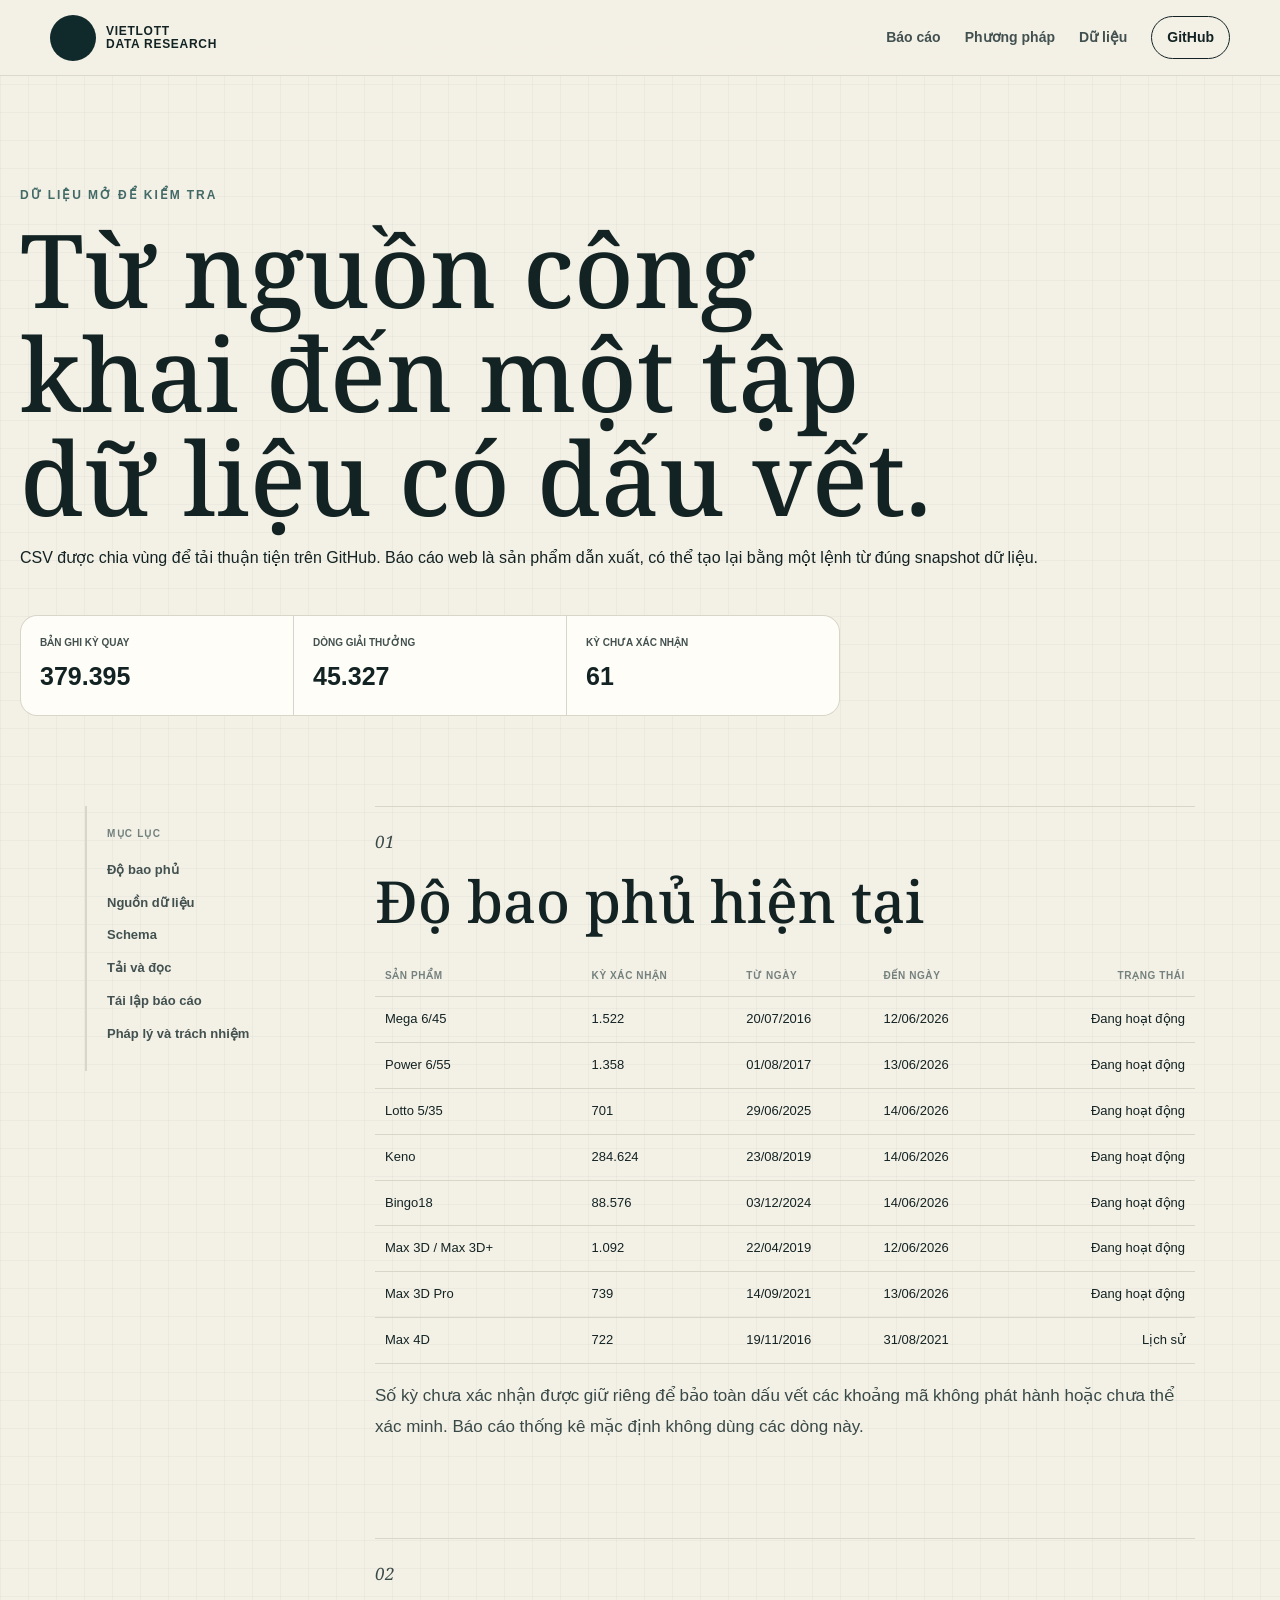
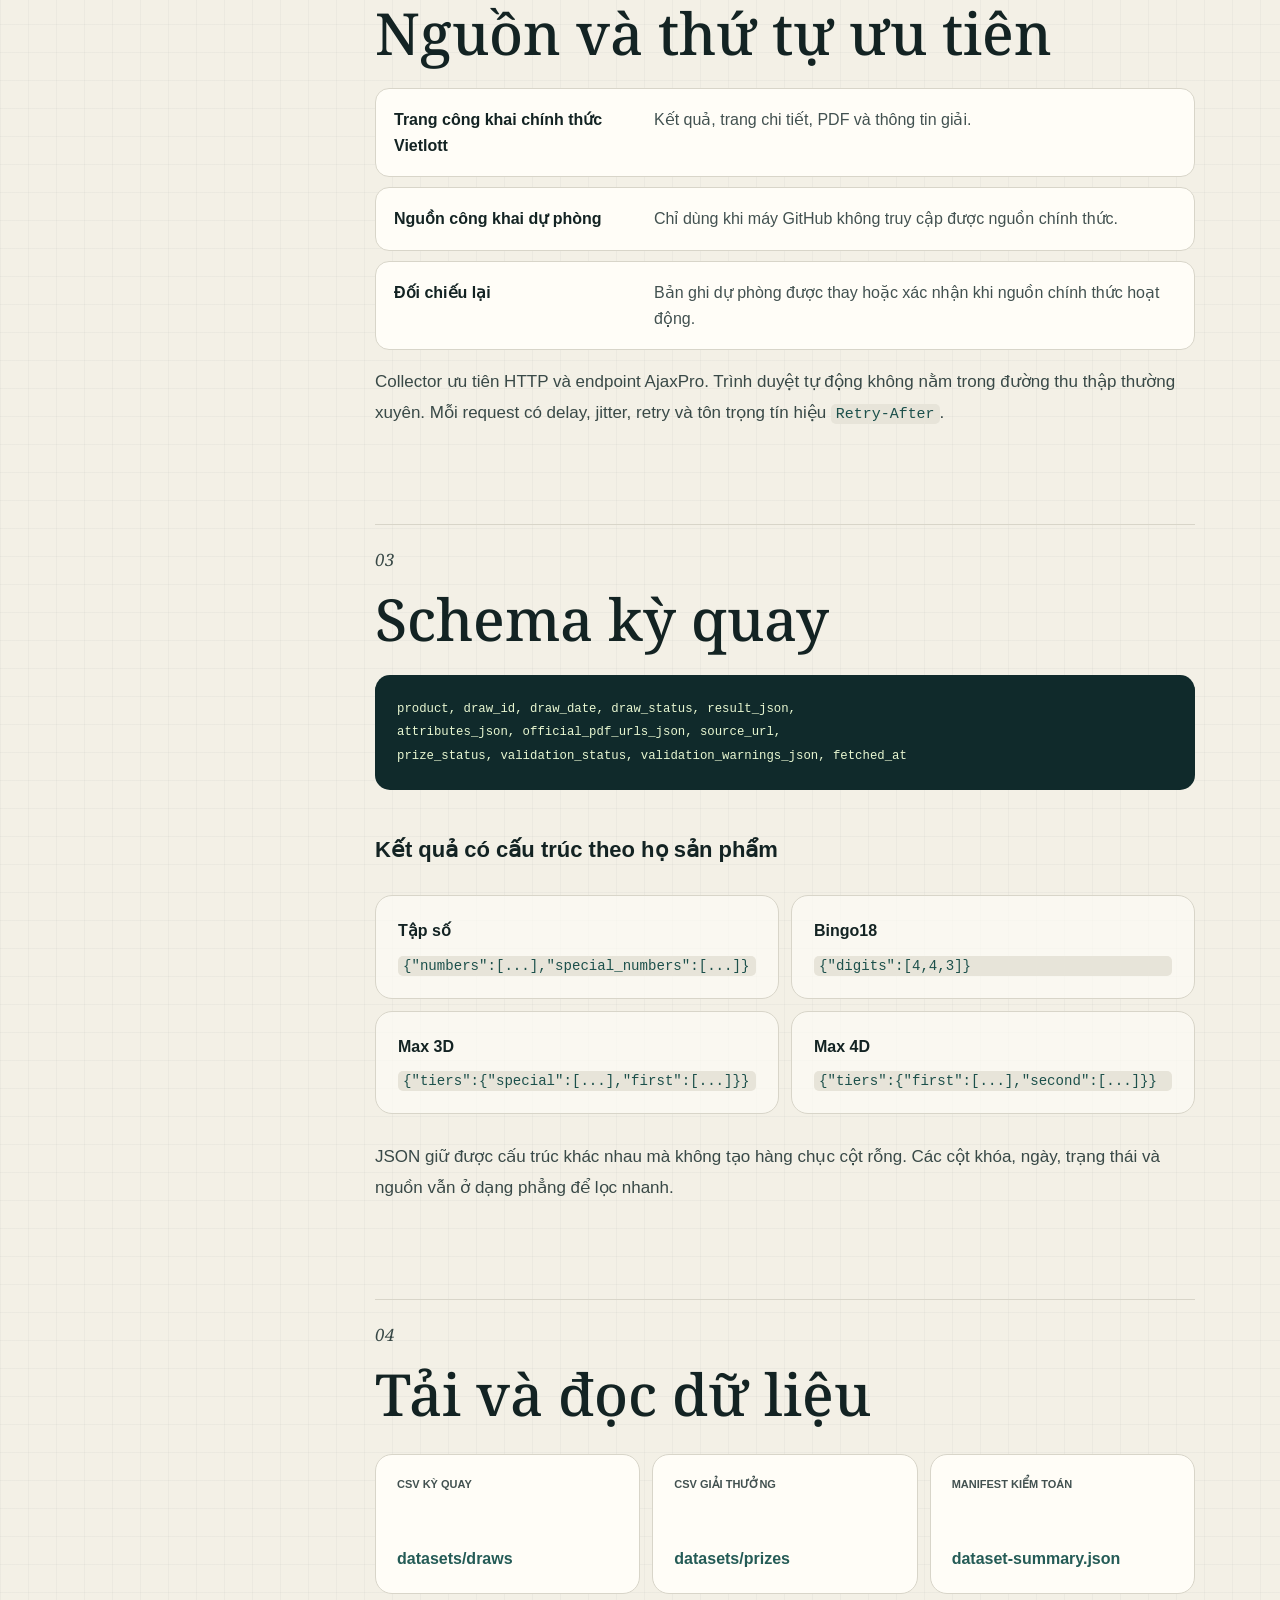
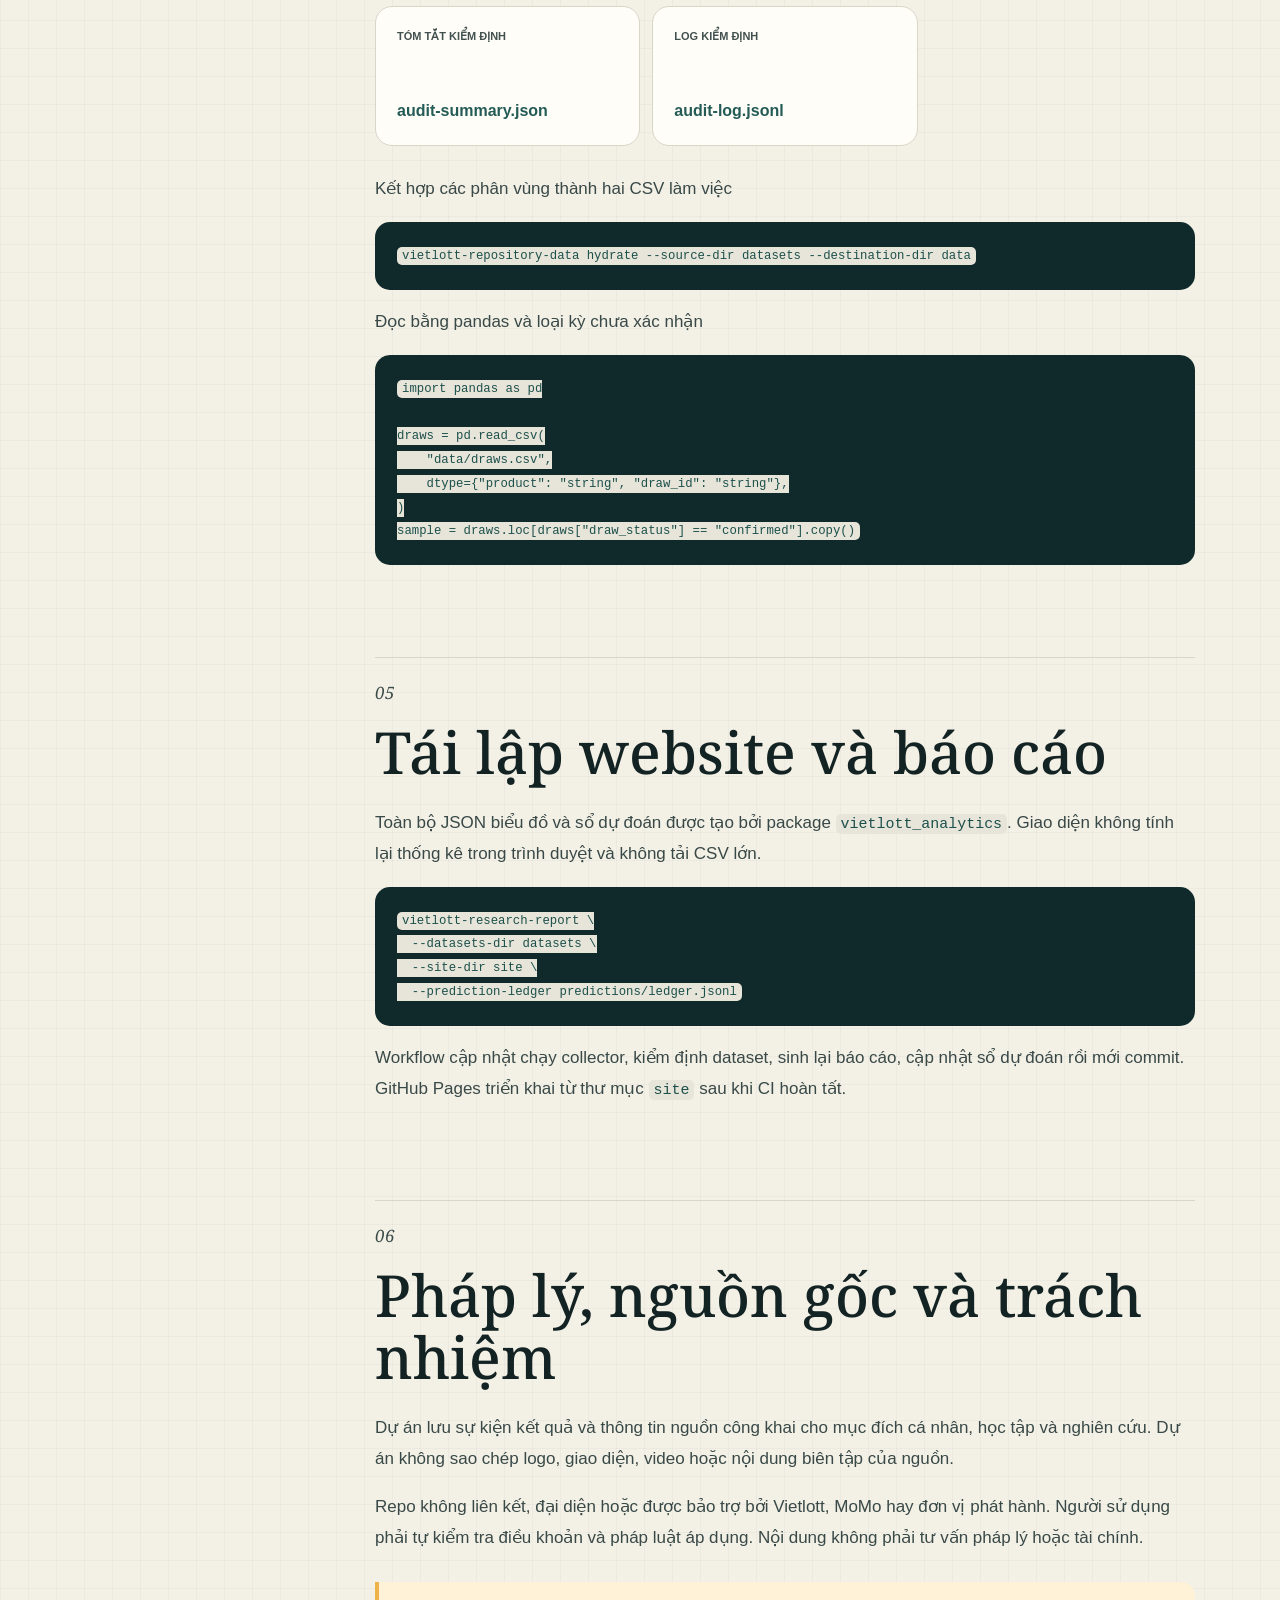
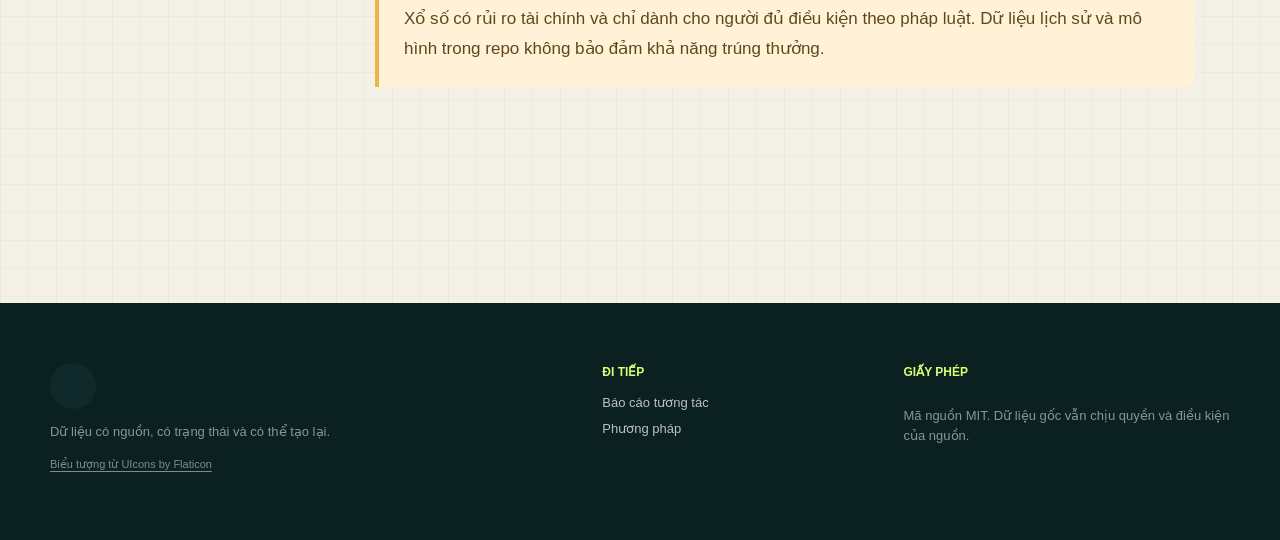
==== commit 24ee7ea4: "Thêm bộ kiểm định công bằng thống kê" ====
--- a/site/du-lieu.html
+++ b/site/du-lieu.html
@@ -7,9 +7,12 @@
   <meta name="theme-color" content="#102a2b">
   <title>Dữ liệu và tái lập | Vietlott Data Research</title>
   <link rel="icon" href="assets/favicon.svg" type="image/svg+xml">
+  <link rel="preconnect" href="https://fonts.googleapis.com">
+  <link rel="preconnect" href="https://fonts.gstatic.com" crossorigin>
+  <link rel="stylesheet" href="https://fonts.googleapis.com/css2?family=Noto+Serif:ital,wght@0,400;0,500;1,400;1,500&amp;display=swap">
   <link rel="stylesheet" href="https://cdn-uicons.flaticon.com/3.0.0/uicons-regular-rounded/css/uicons-regular-rounded.css">
-  <link rel="stylesheet" href="assets/styles.css?v=20260614-3">
-  <script src="assets/docs.js?v=20260614-1" defer></script>
+  <link rel="stylesheet" href="assets/styles.css?v=20260614-6">
+  <script src="assets/docs.js?v=20260614-2" defer></script>
 </head>
 <body>
   <a class="skip-link" href="#main">Bỏ qua điều hướng</a>
@@ -114,6 +117,12 @@
             <a href="https://github.com/NhanAZ/vietlott-data-research/blob/main/datasets/metadata/dataset-summary.json">
               <span>Manifest kiểm toán</span><strong>dataset-summary.json</strong>
             </a>
+            <a href="data/audit-summary.json">
+              <span>Tóm tắt kiểm định</span><strong>audit-summary.json</strong>
+            </a>
+            <a href="data/audit-log.jsonl">
+              <span>Log kiểm định</span><strong>audit-log.jsonl</strong>
+            </a>
           </div>
           <p>Kết hợp các phân vùng thành hai CSV làm việc</p>
           <pre><code>vietlott-repository-data hydrate --source-dir datasets --destination-dir data</code></pre>
--- a/site/assets/styles.css
+++ b/site/assets/styles.css
@@ -14,6 +14,7 @@
   --shadow: 0 20px 55px rgb(16 42 43 / 9%);
   --radius: 22px;
   --shell: min(1180px, calc(100vw - 40px));
+  --font-display: "Noto Serif", "Times New Roman", serif;
 }
 
 * {
@@ -176,16 +177,17 @@
 .section-heading h2,
 .product-masthead h2,
 .closing blockquote {
-  font-family: Cambria, "Times New Roman", serif;
+  font-family: var(--font-display);
+  font-kerning: normal;
 }
 
 .hero h1 {
   max-width: 760px;
   margin: 0;
-  font-size: clamp(58px, 8vw, 106px);
+  font-size: clamp(48px, 6vw, 82px);
   font-weight: 500;
   line-height: 0.96;
-  letter-spacing: -0.045em;
+  letter-spacing: normal;
 }
 
 .hero h1 span {
@@ -364,7 +366,7 @@
   font-size: clamp(38px, 5vw, 62px);
   font-weight: 500;
   line-height: 1.08;
-  letter-spacing: -0.025em;
+  letter-spacing: normal;
 }
 
 .section-heading > p {
@@ -406,7 +408,9 @@
   top: 22px;
   right: 24px;
   color: #9aa39c;
-  font: italic 28px Georgia, serif;
+  font-family: var(--font-display);
+  font-size: 28px;
+  font-style: italic;
 }
 
 .principle-card::after {
@@ -448,8 +452,11 @@
 
 .stance-intro h2 {
   margin: 0;
-  font: 500 clamp(38px, 4.8vw, 62px)/1.08 Cambria, "Times New Roman", serif;
-  letter-spacing: -0.025em;
+  font-family: var(--font-display);
+  font-size: clamp(38px, 4.8vw, 62px);
+  font-weight: 500;
+  line-height: 1.08;
+  letter-spacing: normal;
 }
 
 .stance-intro > p:last-child {
@@ -569,6 +576,77 @@
 .data-ribbon strong {
   color: var(--acid);
   font-size: 29px;
+}
+
+.audit-overview {
+  padding-block: 100px 0;
+}
+
+.audit-summary-grid {
+  display: grid;
+  grid-template-columns: repeat(3, 1fr);
+  gap: 14px;
+}
+
+.audit-summary-grid article,
+.audit-conclusion-card {
+  border: 1px solid var(--line);
+  border-radius: 24px;
+  background: rgb(255 253 247 / 68%);
+  box-shadow: var(--shadow);
+}
+
+.audit-summary-grid article {
+  padding: 24px;
+}
+
+.audit-summary-grid span,
+.audit-conclusion-card span,
+.audit-mini-grid span {
+  display: block;
+  color: #426a66;
+  font-size: 11px;
+  font-weight: 900;
+  letter-spacing: 0.11em;
+  text-transform: uppercase;
+}
+
+.audit-summary-grid strong {
+  display: block;
+  margin-top: 12px;
+  color: var(--forest);
+  font-size: 38px;
+  line-height: 1;
+}
+
+.audit-summary-grid small {
+  display: block;
+  margin-top: 10px;
+  color: var(--ink-soft);
+}
+
+.audit-conclusion-card {
+  display: grid;
+  grid-template-columns: 0.4fr 1fr auto;
+  gap: 20px;
+  align-items: center;
+  margin-top: 14px;
+  padding: 24px;
+}
+
+.audit-conclusion-card p {
+  margin: 0;
+  color: var(--ink-soft);
+}
+
+.audit-conclusion-card a {
+  padding: 10px 14px;
+  border: 1px solid var(--forest);
+  border-radius: 999px;
+  color: var(--forest);
+  font-size: 13px;
+  font-weight: 900;
+  text-decoration: none;
 }
 
 .analysis-section {
@@ -638,7 +716,8 @@
   to { transform: rotate(360deg); }
 }
 
-.dashboard {
+.dashboard,
+.analysis-kind {
   display: grid;
   gap: 18px;
 }
@@ -682,7 +761,7 @@
   font-size: clamp(48px, 7vw, 78px);
   font-weight: 500;
   line-height: 0.95;
-  letter-spacing: -0.055em;
+  letter-spacing: normal;
 }
 
 .product-masthead p {
@@ -800,8 +879,10 @@
 
 .big-explanation {
   margin: 0;
-  font: 31px/1.35 Georgia, serif;
-  letter-spacing: -0.02em;
+  font-family: var(--font-display);
+  font-size: 31px;
+  line-height: 1.35;
+  letter-spacing: normal;
 }
 
 .test-metrics {
@@ -830,6 +911,133 @@
   display: block;
   margin-top: 5px;
   font-size: 20px;
+}
+
+.audit-panel {
+  background:
+    radial-gradient(circle at 0 0, rgb(217 255 112 / 14%), transparent 28%),
+    var(--paper);
+}
+
+.audit-mini-grid {
+  display: grid;
+  grid-template-columns: repeat(5, 1fr);
+  gap: 10px;
+  margin: 22px 0;
+}
+
+.audit-mini-grid article {
+  padding: 14px;
+  border: 1px solid var(--line);
+  border-radius: 15px;
+  background: rgb(243 240 230 / 58%);
+}
+
+.audit-mini-grid strong {
+  display: block;
+  margin-top: 8px;
+  font-size: 20px;
+}
+
+.audit-test-list {
+  display: grid;
+  gap: 10px;
+}
+
+.audit-test-row {
+  display: grid;
+  grid-template-columns: 1fr minmax(260px, 0.6fr);
+  gap: 18px;
+  padding: 16px;
+  border: 1px solid var(--line);
+  border-left-width: 5px;
+  border-radius: 18px;
+  background: rgb(255 253 247 / 72%);
+}
+
+.audit-test-row.pass {
+  border-left-color: #9ab7a5;
+}
+
+.audit-test-row.watch {
+  border-left-color: var(--amber);
+}
+
+.audit-test-row.review {
+  border-left-color: var(--coral);
+}
+
+.audit-test-row.skipped {
+  border-left-color: #b9b3a5;
+}
+
+.audit-test-row span {
+  color: #5c6d6a;
+  font-size: 11px;
+  font-weight: 850;
+  letter-spacing: 0.08em;
+  text-transform: uppercase;
+}
+
+.audit-test-row strong {
+  display: block;
+  margin-top: 5px;
+  font-size: 18px;
+  line-height: 1.2;
+}
+
+.audit-test-row p {
+  margin: 8px 0 0;
+  color: var(--ink-soft);
+  font-size: 13px;
+}
+
+.audit-test-row dl {
+  display: grid;
+  grid-template-columns: repeat(2, 1fr);
+  gap: 8px;
+  margin: 0;
+}
+
+.audit-test-row dl div {
+  padding: 9px;
+  border-radius: 12px;
+  background: #f1ede2;
+}
+
+.audit-test-row dt {
+  color: #667673;
+  font-size: 10px;
+  font-weight: 850;
+  text-transform: uppercase;
+}
+
+.audit-test-row dd {
+  margin: 3px 0 0;
+  font-weight: 900;
+}
+
+.audit-family-list {
+  display: grid;
+  grid-template-columns: repeat(2, 1fr);
+  gap: 10px;
+  margin-top: 12px;
+}
+
+.audit-family-list article {
+  padding: 12px;
+  border-radius: 14px;
+  background: #f1ede2;
+}
+
+.audit-family-list strong,
+.audit-family-list span {
+  display: block;
+}
+
+.audit-family-list span {
+  margin-top: 4px;
+  color: var(--ink-soft);
 }
 
 .method-note {
@@ -1524,7 +1732,7 @@
   margin: 26px auto 0;
   font-size: clamp(31px, 4.5vw, 56px);
   line-height: 1.15;
-  letter-spacing: -0.035em;
+  letter-spacing: normal;
 }
 
 .site-footer {
@@ -1640,8 +1848,15 @@
 
   .data-ribbon-inner,
   .metric-grid,
+  .audit-summary-grid,
+  .audit-mini-grid,
   .method-steps {
     grid-template-columns: repeat(2, 1fr);
+  }
+
+  .audit-conclusion-card,
+  .audit-test-row {
+    grid-template-columns: 1fr;
   }
 
   .number-map-layout {
@@ -1720,6 +1935,9 @@
 
   .data-ribbon-inner,
   .metric-grid,
+  .audit-summary-grid,
+  .audit-mini-grid,
+  .audit-family-list,
   .two-column,
   .recent-draws,
   .method-steps,
@@ -1734,10 +1952,20 @@
   }
 
   .analysis-section,
+  .audit-overview,
   .prediction-section,
   .method-preview,
   .project-stance {
     padding-block: 75px;
+  }
+
+  .audit-conclusion-card,
+  .audit-test-row {
+    grid-template-columns: 1fr;
+  }
+
+  .audit-test-row dl {
+    grid-template-columns: 1fr;
   }
 
   .project-stance {
@@ -1857,8 +2085,11 @@
 .document-hero h1 {
   max-width: 980px;
   margin: 0;
-  font: 500 clamp(58px, 8vw, 102px) / 0.95 Georgia, serif;
-  letter-spacing: -0.06em;
+  font-family: var(--font-display);
+  font-size: clamp(58px, 8vw, 102px);
+  font-weight: 500;
+  line-height: 1.02;
+  letter-spacing: normal;
 }
 
 .document-hero > p:last-child {
@@ -1918,13 +2149,18 @@
 .article-index {
   margin: 0 0 12px;
   color: #62817d;
-  font: italic 18px Georgia, serif;
+  font-family: var(--font-display);
+  font-size: 18px;
+  font-style: italic;
 }
 
 .research-article h2 {
   margin: 0 0 24px;
-  font: 500 clamp(36px, 5vw, 58px) / 1 Georgia, serif;
-  letter-spacing: -0.04em;
+  font-family: var(--font-display);
+  font-size: clamp(36px, 5vw, 58px);
+  font-weight: 500;
+  line-height: 1.08;
+  letter-spacing: normal;
 }
 
 .research-article h3 {
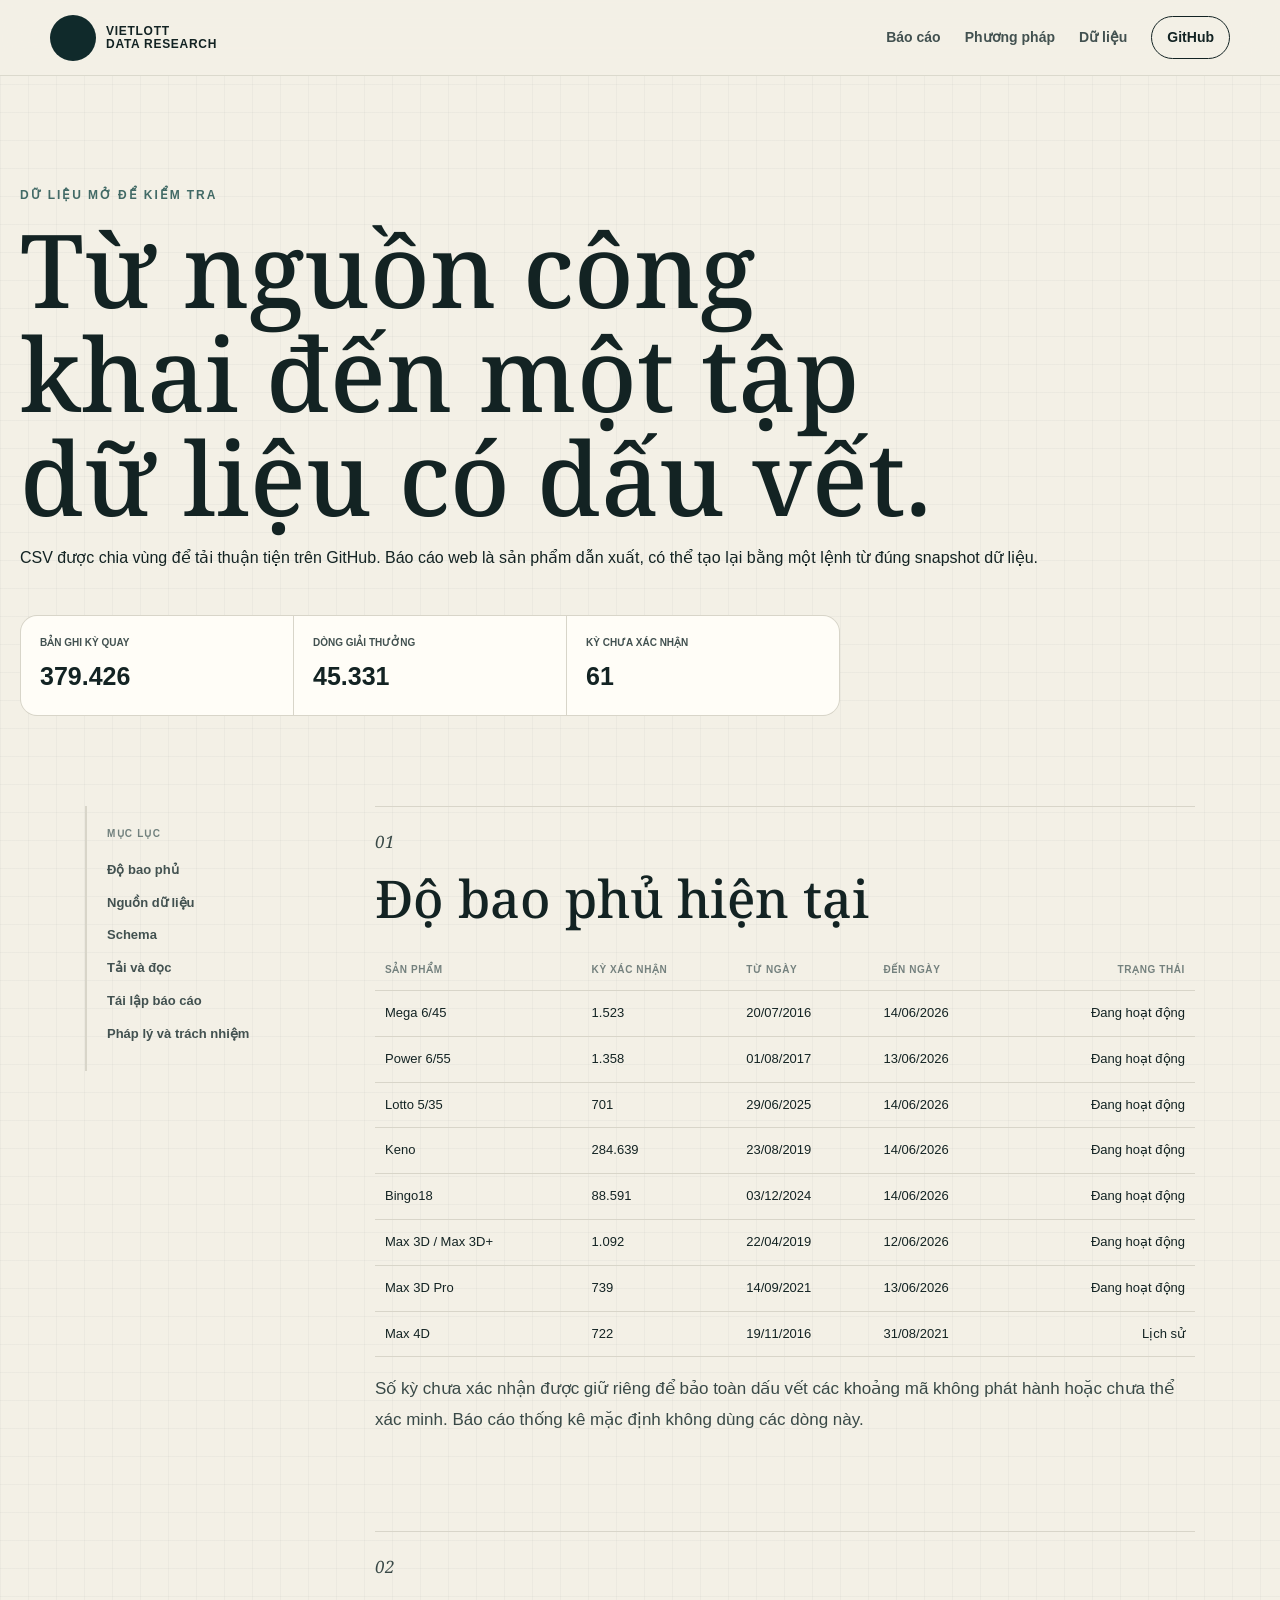
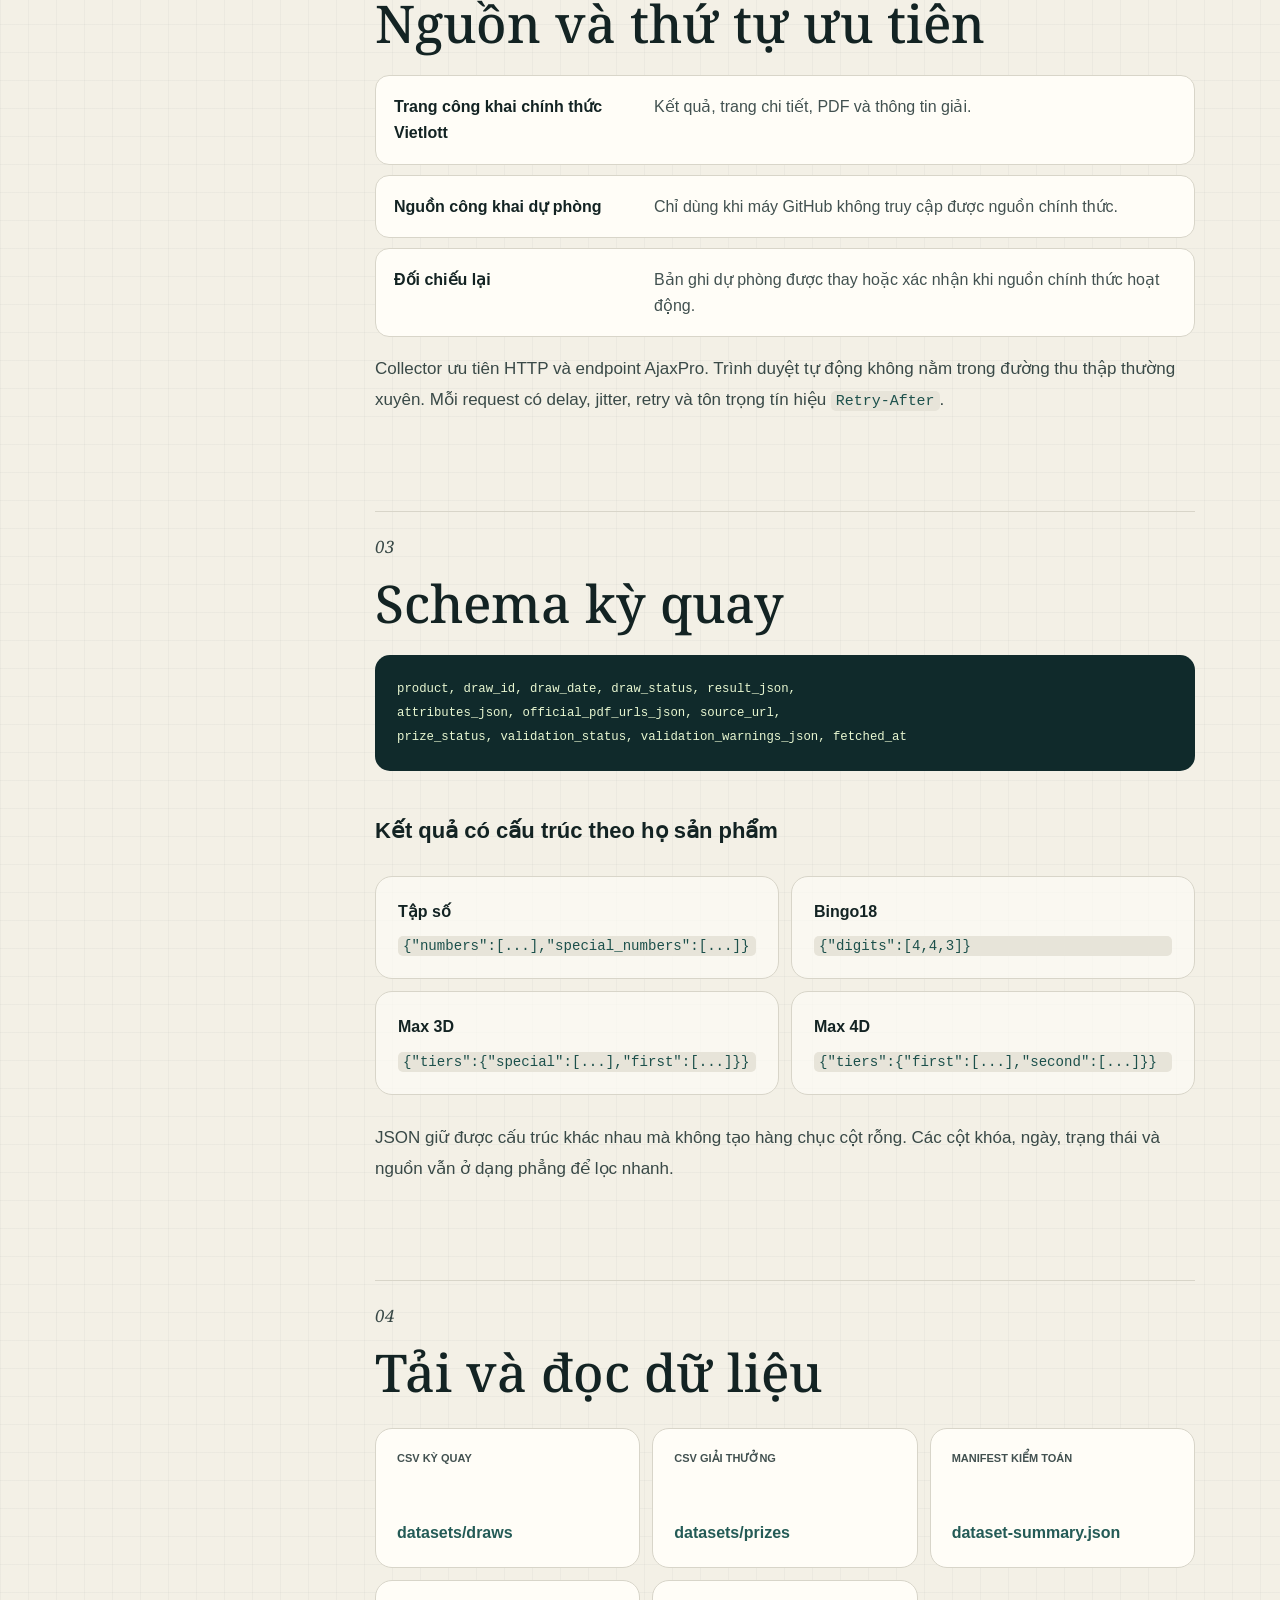
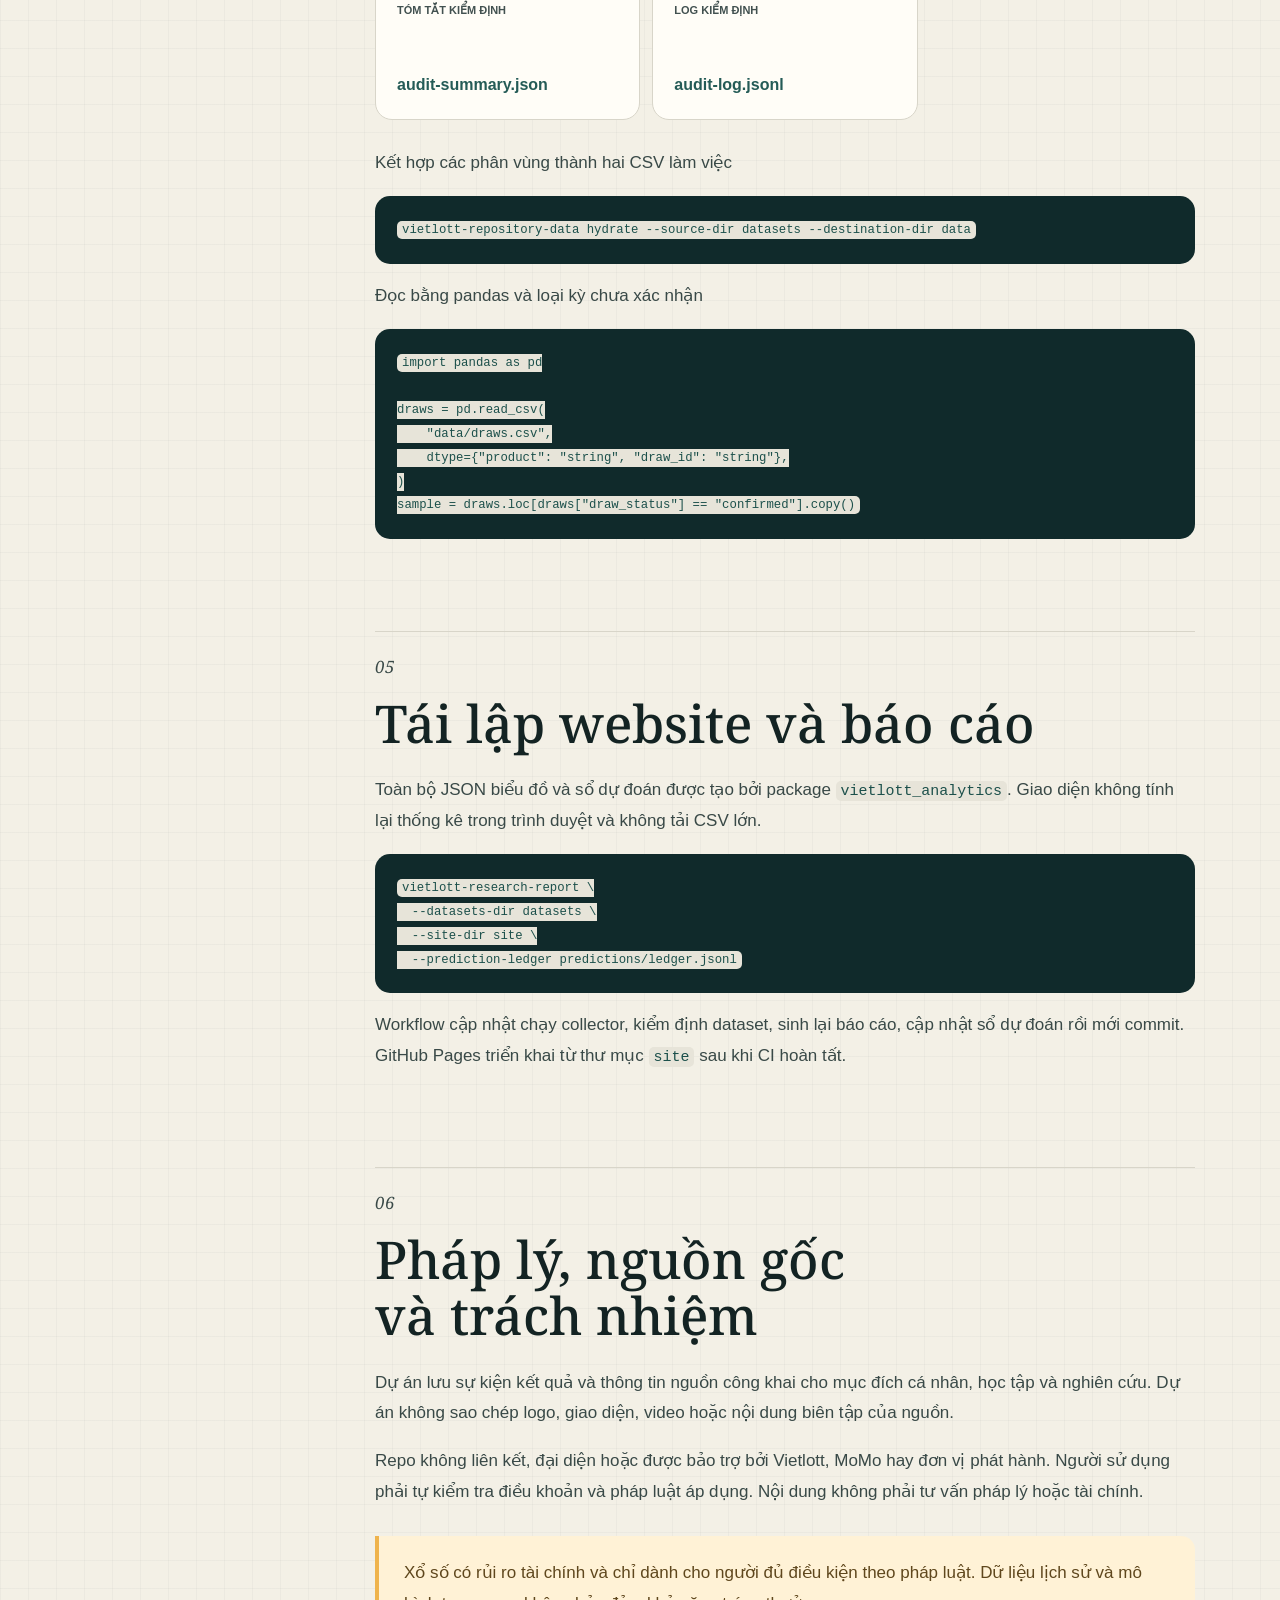
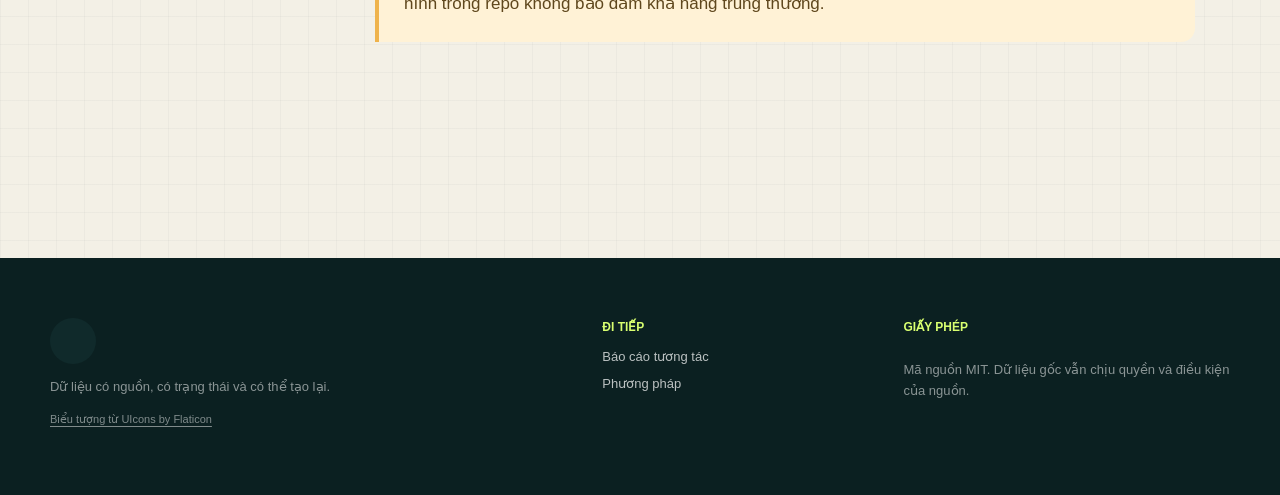
==== commit 1df5b94f: "Công khai lịch sử đối chiếu dự đoán" ====
--- a/site/du-lieu.html
+++ b/site/du-lieu.html
@@ -6,12 +6,12 @@
   <meta name="description" content="Cấu trúc dữ liệu, nguồn và cách tái lập Vietlott Data Research.">
   <meta name="theme-color" content="#102a2b">
   <title>Dữ liệu và tái lập | Vietlott Data Research</title>
-  <link rel="icon" href="assets/favicon.svg" type="image/svg+xml">
+  <link rel="icon" href="assets/favicon.svg?v=20260614-9" type="image/svg+xml">
   <link rel="preconnect" href="https://fonts.googleapis.com">
   <link rel="preconnect" href="https://fonts.gstatic.com" crossorigin>
   <link rel="stylesheet" href="https://fonts.googleapis.com/css2?family=Noto+Serif:ital,wght@0,400;0,500;1,400;1,500&amp;display=swap">
   <link rel="stylesheet" href="https://cdn-uicons.flaticon.com/3.0.0/uicons-regular-rounded/css/uicons-regular-rounded.css">
-  <link rel="stylesheet" href="assets/styles.css?v=20260614-6">
+  <link rel="stylesheet" href="assets/styles.css?v=20260614-10">
   <script src="assets/docs.js?v=20260614-2" defer></script>
 </head>
 <body>
--- a/site/assets/styles.css
+++ b/site/assets/styles.css
@@ -179,6 +179,7 @@
 .closing blockquote {
   font-family: var(--font-display);
   font-kerning: normal;
+  text-wrap: balance;
 }
 
 .hero h1 {
@@ -639,14 +640,257 @@
   color: var(--ink-soft);
 }
 
-.audit-conclusion-card a {
+.audit-conclusion-card small {
+  color: #71807c;
+  font-weight: 800;
+}
+
+.audit-log-panel {
+  margin-top: 14px;
+  border: 1px solid var(--line);
+  border-radius: 24px;
+  background: rgb(255 253 247 / 72%);
+  box-shadow: var(--shadow);
+}
+
+.audit-log-panel summary {
+  display: flex;
+  gap: 18px;
+  align-items: center;
+  justify-content: space-between;
+  padding: 20px 24px;
+  cursor: pointer;
+  list-style: none;
+}
+
+.audit-log-panel summary::-webkit-details-marker {
+  display: none;
+}
+
+.audit-log-panel summary::after {
+  display: grid;
+  width: 34px;
+  height: 34px;
+  flex: 0 0 auto;
+  place-items: center;
+  border: 1px solid var(--line);
+  border-radius: 50%;
+  content: "+";
+  font-size: 20px;
+  font-weight: 900;
+}
+
+.audit-log-panel[open] summary::after {
+  content: "-";
+}
+
+.audit-log-panel summary span {
+  color: #426a66;
+  font-size: 12px;
+  font-weight: 900;
+  letter-spacing: 0.11em;
+  text-transform: uppercase;
+}
+
+.audit-log-panel summary strong {
+  color: var(--forest);
+}
+
+.audit-log-visual {
+  display: grid;
+  gap: 14px;
+  padding: 0 24px 24px;
+}
+
+.audit-log-lead,
+.audit-signal-card,
+.audit-product-card {
+  border: 1px solid var(--line);
+  border-radius: 20px;
+  background: #fbf8ef;
+}
+
+.audit-log-lead {
+  display: grid;
+  grid-template-columns: 1fr auto;
+  gap: 18px;
+  align-items: center;
+  padding: 18px;
+}
+
+.audit-log-lead span,
+.audit-signal-card span,
+.audit-product-top span {
+  display: block;
+  color: #55716d;
+  font-size: 10px;
+  font-weight: 900;
+  letter-spacing: 0.1em;
+  text-transform: uppercase;
+}
+
+.audit-log-lead strong,
+.audit-signal-card strong {
+  display: block;
+  margin-top: 6px;
+  line-height: 1.35;
+}
+
+.audit-log-statuses,
+.audit-status-pills {
+  display: flex;
+  flex-wrap: wrap;
+  gap: 7px;
+}
+
+.audit-status-pill {
+  display: inline-flex;
+  gap: 6px;
+  align-items: center;
+  padding: 6px 9px;
+  border-radius: 999px;
+  background: #edf0e6;
+  color: #50605c;
+  font-size: 11px;
+  font-weight: 850;
+}
+
+.audit-status-pill.watch {
+  background: rgb(239 179 76 / 18%);
+  color: #8a5b12;
+}
+
+.audit-status-pill.review {
+  background: rgb(237 118 95 / 18%);
+  color: #9d3c2b;
+}
+
+.audit-status-pill.skipped {
+  background: #ebe3d2;
+  color: #756751;
+}
+
+.audit-signal-card {
+  padding: 18px;
+  border-left-width: 5px;
+}
+
+.audit-signal-card.watch,
+.audit-product-card.watch {
+  border-left-color: var(--amber);
+}
+
+.audit-signal-card.review,
+.audit-product-card.review {
+  border-left-color: var(--coral);
+}
+
+.audit-signal-card.pass,
+.audit-product-card.pass {
+  border-left-color: #9ab7a5;
+}
+
+.audit-signal-card.skipped,
+.audit-product-card.skipped {
+  border-left-color: #b9b3a5;
+}
+
+.audit-signal-card p {
+  margin: 8px 0 0;
+  color: var(--ink-soft);
+}
+
+.audit-log-products {
+  display: grid;
+  grid-template-columns: repeat(2, minmax(0, 1fr));
+  gap: 12px;
+}
+
+.audit-product-card {
+  padding: 16px;
+  border-left-width: 5px;
+}
+
+.audit-product-top {
+  display: flex;
+  gap: 12px;
+  align-items: start;
+  justify-content: space-between;
+}
+
+.audit-product-top strong {
+  display: block;
+  margin-top: 4px;
+  font-size: 18px;
+}
+
+.audit-product-top small {
+  flex: 0 0 auto;
+  color: #6d7976;
+  font-weight: 800;
+}
+
+.audit-product-card .audit-status-pills {
+  margin-top: 12px;
+}
+
+.audit-signal {
+  display: grid;
+  gap: 3px;
+  margin: 14px 0 0;
+  padding: 12px;
+  border-radius: 14px;
+  background: #f0eadf;
+}
+
+.audit-signal b,
+.audit-signal span,
+.audit-signal em {
+  display: block;
+}
+
+.audit-signal span,
+.audit-product-card > p {
+  color: var(--ink-soft);
+  font-size: 13px;
+}
+
+.audit-signal em {
+  color: #5b6d69;
+  font-style: normal;
+  font-weight: 850;
+}
+
+.audit-product-card > p {
+  margin: 12px 0 0;
+}
+
+.audit-log-actions {
+  display: flex;
+  gap: 10px;
+  justify-content: flex-end;
+  padding: 2px 24px 24px;
+}
+
+.audit-log-actions a {
+  display: inline-flex;
+  min-height: 44px;
+  align-items: center;
+  justify-content: center;
   padding: 10px 14px;
   border: 1px solid var(--forest);
   border-radius: 999px;
+  background: var(--paper);
+  box-shadow: 0 4px 12px rgb(16 42 43 / 5%);
   color: var(--forest);
   font-size: 13px;
   font-weight: 900;
   text-decoration: none;
+}
+
+.audit-log-actions a:hover {
+  background: var(--forest);
+  color: var(--paper);
 }
 
 .analysis-section {
@@ -841,6 +1085,7 @@
   margin: 0;
   font-size: 25px;
   line-height: 1.15;
+  text-wrap: balance;
 }
 
 .panel-heading .panel-kicker {
@@ -887,11 +1132,16 @@
 
 .test-metrics {
   display: grid;
-  grid-template-columns: repeat(3, 1fr);
+  grid-template-columns: repeat(3, minmax(0, 1fr));
   gap: 10px;
 }
 
 .test-metric {
+  display: flex;
+  min-width: 0;
+  min-height: 112px;
+  flex-direction: column;
+  justify-content: space-between;
   padding: 14px;
   border: 1px solid var(--line);
   border-radius: 14px;
@@ -904,6 +1154,8 @@
   font-size: 10px;
   font-weight: 850;
   letter-spacing: 0.08em;
+  line-height: 1.35;
+  text-wrap: balance;
   text-transform: uppercase;
 }
 
@@ -911,6 +1163,8 @@
   display: block;
   margin-top: 5px;
   font-size: 20px;
+  line-height: 1.1;
+  overflow-wrap: anywhere;
 }
 
 .audit-panel {
@@ -1099,9 +1353,10 @@
 }
 
 .profile-number {
-  display: flex;
+  display: grid;
+  grid-template-columns: auto minmax(0, 1fr);
+  gap: 18px;
   align-items: center;
-  justify-content: space-between;
 }
 
 .profile-number strong {
@@ -1119,6 +1374,8 @@
   color: rgb(255 255 255 / 55%);
   font-size: 11px;
   font-weight: 850;
+  line-height: 1.45;
+  text-wrap: balance;
   text-transform: uppercase;
 }
 
@@ -1197,6 +1454,7 @@
 }
 
 .bar-track {
+  display: block;
   height: 10px;
   overflow: hidden;
   border-radius: 999px;
@@ -1204,9 +1462,11 @@
 }
 
 .bar-fill {
+  display: block;
   height: 100%;
   border-radius: inherit;
   background: var(--cyan);
+  box-shadow: inset 0 0 0 1px rgb(16 42 43 / 5%);
 }
 
 .bar-fill.warm {
@@ -1403,6 +1663,27 @@
   padding-top: 14px;
   border-top: 1px solid var(--line);
   color: var(--ink-soft);
+}
+
+.backtest-evidence {
+  margin: 12px 0 0;
+  padding: 13px 14px;
+  border: 1px solid var(--line);
+  border-radius: 14px;
+  background: #f1ede2;
+  color: #64716f;
+  font-size: 12px;
+  line-height: 1.55;
+}
+
+.backtest-evidence span {
+  display: block;
+  margin-bottom: 3px;
+  color: #315f5b;
+  font-size: 10px;
+  font-weight: 900;
+  letter-spacing: 0.08em;
+  text-transform: uppercase;
 }
 
 .technical-details {
@@ -1631,9 +1912,313 @@
   font-size: 11px;
 }
 
+.prediction-results {
+  margin-top: 26px;
+  padding: 24px;
+  border: 1px solid rgb(255 255 255 / 14%);
+  border-radius: 22px;
+  background: rgb(3 25 26 / 42%);
+}
+
+.prediction-results-heading {
+  display: flex;
+  gap: 30px;
+  align-items: end;
+  justify-content: space-between;
+}
+
+.prediction-results-heading .panel-kicker {
+  color: var(--acid);
+}
+
+.prediction-results-heading h3 {
+  margin: 0;
+  font-size: 28px;
+  text-wrap: balance;
+}
+
+.prediction-results-heading > p {
+  max-width: 450px;
+  margin: 0;
+  color: rgb(255 255 255 / 55%);
+  font-size: 12px;
+  line-height: 1.65;
+  text-align: right;
+}
+
+.prediction-product-summary {
+  margin-top: 22px;
+}
+
+.prediction-product-metrics {
+  display: grid;
+  grid-template-columns: repeat(6, 1fr);
+  gap: 1px;
+  overflow: hidden;
+  border-radius: 16px;
+  background: rgb(255 255 255 / 12%);
+}
+
+.prediction-product-metrics > div {
+  min-width: 0;
+  padding: 16px;
+  background: #173635;
+}
+
+.prediction-product-metrics span,
+.prediction-hit-distribution > span {
+  display: block;
+  color: rgb(255 255 255 / 48%);
+  font-size: 10px;
+  font-weight: 850;
+  letter-spacing: 0.06em;
+  text-transform: uppercase;
+}
+
+.prediction-product-metrics strong {
+  display: block;
+  margin-top: 5px;
+  color: var(--acid);
+  font-size: 23px;
+}
+
+.prediction-hit-distribution {
+  display: grid;
+  grid-template-columns: 150px minmax(0, 1fr);
+  gap: 16px;
+  align-items: center;
+  margin-top: 12px;
+  padding: 14px 16px;
+  border: 1px solid rgb(255 255 255 / 10%);
+  border-radius: 14px;
+}
+
+.prediction-hit-distribution > div {
+  display: flex;
+  flex-wrap: wrap;
+  gap: 7px;
+}
+
+.prediction-hit-distribution > div span {
+  padding: 6px 9px;
+  border-radius: 999px;
+  background: rgb(255 255 255 / 8%);
+  color: rgb(255 255 255 / 65%);
+  font-size: 11px;
+}
+
+.prediction-hit-distribution > div strong {
+  color: var(--paper);
+}
+
+.prediction-comparison-grid {
+  display: grid;
+  gap: 10px;
+  margin-top: 22px;
+}
+
+.prediction-comparison-heading {
+  display: flex;
+  align-items: center;
+  justify-content: space-between;
+  color: rgb(255 255 255 / 52%);
+  font-size: 11px;
+  text-transform: uppercase;
+}
+
+.prediction-comparison-heading strong {
+  color: var(--paper);
+}
+
+.prediction-evaluation {
+  padding: 18px;
+  border: 1px solid rgb(255 255 255 / 12%);
+  border-left-width: 4px;
+  border-radius: 16px;
+  background: rgb(255 255 255 / 5%);
+}
+
+.prediction-evaluation.status-exact {
+  border-left-color: var(--acid);
+}
+
+.prediction-evaluation.status-near {
+  border-left-color: var(--amber);
+}
+
+.prediction-evaluation.status-wrong {
+  border-left-color: #71827f;
+}
+
+.prediction-evaluation > header,
+.prediction-evaluation > footer {
+  display: flex;
+  gap: 12px;
+  align-items: center;
+  justify-content: space-between;
+}
+
+.prediction-evaluation > header small {
+  display: block;
+  margin-top: 4px;
+  color: rgb(255 255 255 / 42%);
+}
+
+.prediction-status {
+  flex: 0 0 auto;
+  padding: 6px 9px;
+  border-radius: 999px;
+  font-size: 10px;
+  font-weight: 900;
+  text-transform: uppercase;
+}
+
+.prediction-status.status-exact {
+  background: var(--acid);
+  color: var(--forest);
+}
+
+.prediction-status.status-near {
+  background: var(--amber);
+  color: var(--ink);
+}
+
+.prediction-status.status-wrong {
+  background: rgb(255 255 255 / 10%);
+  color: rgb(255 255 255 / 65%);
+}
+
+.prediction-versus {
+  display: grid;
+  grid-template-columns: minmax(0, 1fr) auto minmax(0, 1fr);
+  gap: 14px;
+  align-items: center;
+  margin-top: 15px;
+}
+
+.prediction-versus > div {
+  min-width: 0;
+  padding: 14px;
+  border-radius: 13px;
+  background: rgb(255 255 255 / 6%);
+}
+
+.prediction-versus > div > span {
+  display: block;
+  margin-bottom: 10px;
+  color: rgb(255 255 255 / 45%);
+  font-size: 10px;
+  font-weight: 850;
+  text-transform: uppercase;
+}
+
+.prediction-versus > b {
+  color: rgb(255 255 255 / 36%);
+  font-size: 10px;
+  text-transform: uppercase;
+}
+
+.evaluation-balls {
+  display: flex;
+  flex-wrap: wrap;
+  gap: 5px;
+}
+
+.evaluation-balls .ball {
+  background: rgb(255 255 255 / 12%);
+  color: rgb(255 255 255 / 72%);
+}
+
+.evaluation-balls .ball.matched {
+  outline: 2px solid var(--acid);
+  background: var(--acid);
+  color: var(--forest);
+}
+
+.evaluation-balls .ball.special {
+  border: 1px solid var(--amber);
+}
+
+.evaluation-sequence {
+  display: flex;
+  gap: 7px;
+}
+
+.evaluation-sequence span {
+  display: grid;
+  width: 38px;
+  height: 44px;
+  place-items: center;
+  border-radius: 10px;
+  background: rgb(255 255 255 / 10%);
+  font: 800 24px ui-monospace, Consolas, monospace;
+}
+
+.evaluation-sequence span.matched {
+  background: var(--acid);
+  color: var(--forest);
+}
+
+.prediction-evaluation > footer {
+  flex-wrap: wrap;
+  justify-content: flex-start;
+  margin-top: 14px;
+  color: rgb(255 255 255 / 42%);
+  font-size: 10px;
+}
+
+.prediction-evaluation > footer strong {
+  color: var(--acid);
+  font-size: 12px;
+}
+
+.prediction-history-panel {
+  margin-top: 14px;
+  overflow: hidden;
+  border: 1px solid rgb(255 255 255 / 12%);
+  border-radius: 16px;
+}
+
+.prediction-history-panel summary {
+  display: flex;
+  min-height: 58px;
+  gap: 15px;
+  align-items: center;
+  justify-content: space-between;
+  padding: 14px 17px;
+  cursor: pointer;
+  color: var(--paper);
+  font-size: 12px;
+  font-weight: 800;
+  list-style: none;
+}
+
+.prediction-history-panel summary::-webkit-details-marker {
+  display: none;
+}
+
+.prediction-history-panel summary strong {
+  color: var(--acid);
+}
+
+.prediction-history-list {
+  display: grid;
+  gap: 10px;
+  padding: 0 14px 14px;
+}
+
+.prediction-empty {
+  padding: 20px;
+  border: 1px dashed rgb(255 255 255 / 18%);
+  border-radius: 15px;
+  color: rgb(255 255 255 / 55%);
+  font-size: 13px;
+  line-height: 1.7;
+}
+
 .archive-summary {
   display: grid;
-  grid-template-columns: repeat(3, 1fr) 1.5fr;
+  grid-template-columns: repeat(4, 1fr);
   gap: 1px;
   margin-top: 18px;
   overflow: hidden;
@@ -1664,10 +2249,15 @@
 
 .archive-summary a {
   display: flex;
+  min-height: 62px;
+  grid-column: 1 / -1;
   align-items: center;
+  justify-content: center;
   color: var(--paper);
   font-weight: 800;
+  text-align: center;
   text-decoration: none;
+  text-wrap: balance;
 }
 
 .method-preview {
@@ -1855,6 +2445,8 @@
   }
 
   .audit-conclusion-card,
+  .audit-log-lead,
+  .audit-log-products,
   .audit-test-row {
     grid-template-columns: 1fr;
   }
@@ -1868,11 +2460,15 @@
   }
 
   .archive-summary {
-    grid-template-columns: repeat(3, 1fr);
+    grid-template-columns: repeat(2, 1fr);
   }
 
   .archive-summary a {
     grid-column: 1 / -1;
+  }
+
+  .prediction-product-metrics {
+    grid-template-columns: repeat(3, 1fr);
   }
 }
 
@@ -1938,6 +2534,8 @@
   .audit-summary-grid,
   .audit-mini-grid,
   .audit-family-list,
+  .audit-log-lead,
+  .audit-log-products,
   .two-column,
   .recent-draws,
   .method-steps,
@@ -1964,6 +2562,15 @@
     grid-template-columns: 1fr;
   }
 
+  .audit-log-panel summary {
+    align-items: flex-start;
+  }
+
+  .audit-log-actions {
+    align-items: stretch;
+    flex-direction: column;
+  }
+
   .audit-test-row dl {
     grid-template-columns: 1fr;
   }
@@ -2039,13 +2646,39 @@
   }
 
   .prediction-warning,
-  .prediction-toolbar {
+  .prediction-toolbar,
+  .prediction-results-heading {
     align-items: stretch;
     flex-direction: column;
   }
 
   .prediction-toolbar span {
     margin-left: 0;
+  }
+
+  .prediction-results {
+    padding: 18px;
+  }
+
+  .prediction-results-heading > p {
+    text-align: left;
+  }
+
+  .prediction-product-metrics {
+    grid-template-columns: 1fr 1fr;
+  }
+
+  .prediction-hit-distribution,
+  .prediction-versus {
+    grid-template-columns: 1fr;
+  }
+
+  .prediction-versus > b {
+    text-align: center;
+  }
+
+  .prediction-evaluation > header {
+    align-items: flex-start;
   }
 
   .archive-summary {
@@ -2090,6 +2723,7 @@
   font-weight: 500;
   line-height: 1.02;
   letter-spacing: normal;
+  text-wrap: balance;
 }
 
 .document-hero > p:last-child {
@@ -2157,10 +2791,11 @@
 .research-article h2 {
   margin: 0 0 24px;
   font-family: var(--font-display);
-  font-size: clamp(36px, 5vw, 58px);
+  font-size: clamp(36px, 4.5vw, 52px);
   font-weight: 500;
   line-height: 1.08;
   letter-spacing: normal;
+  text-wrap: balance;
 }
 
 .research-article h3 {
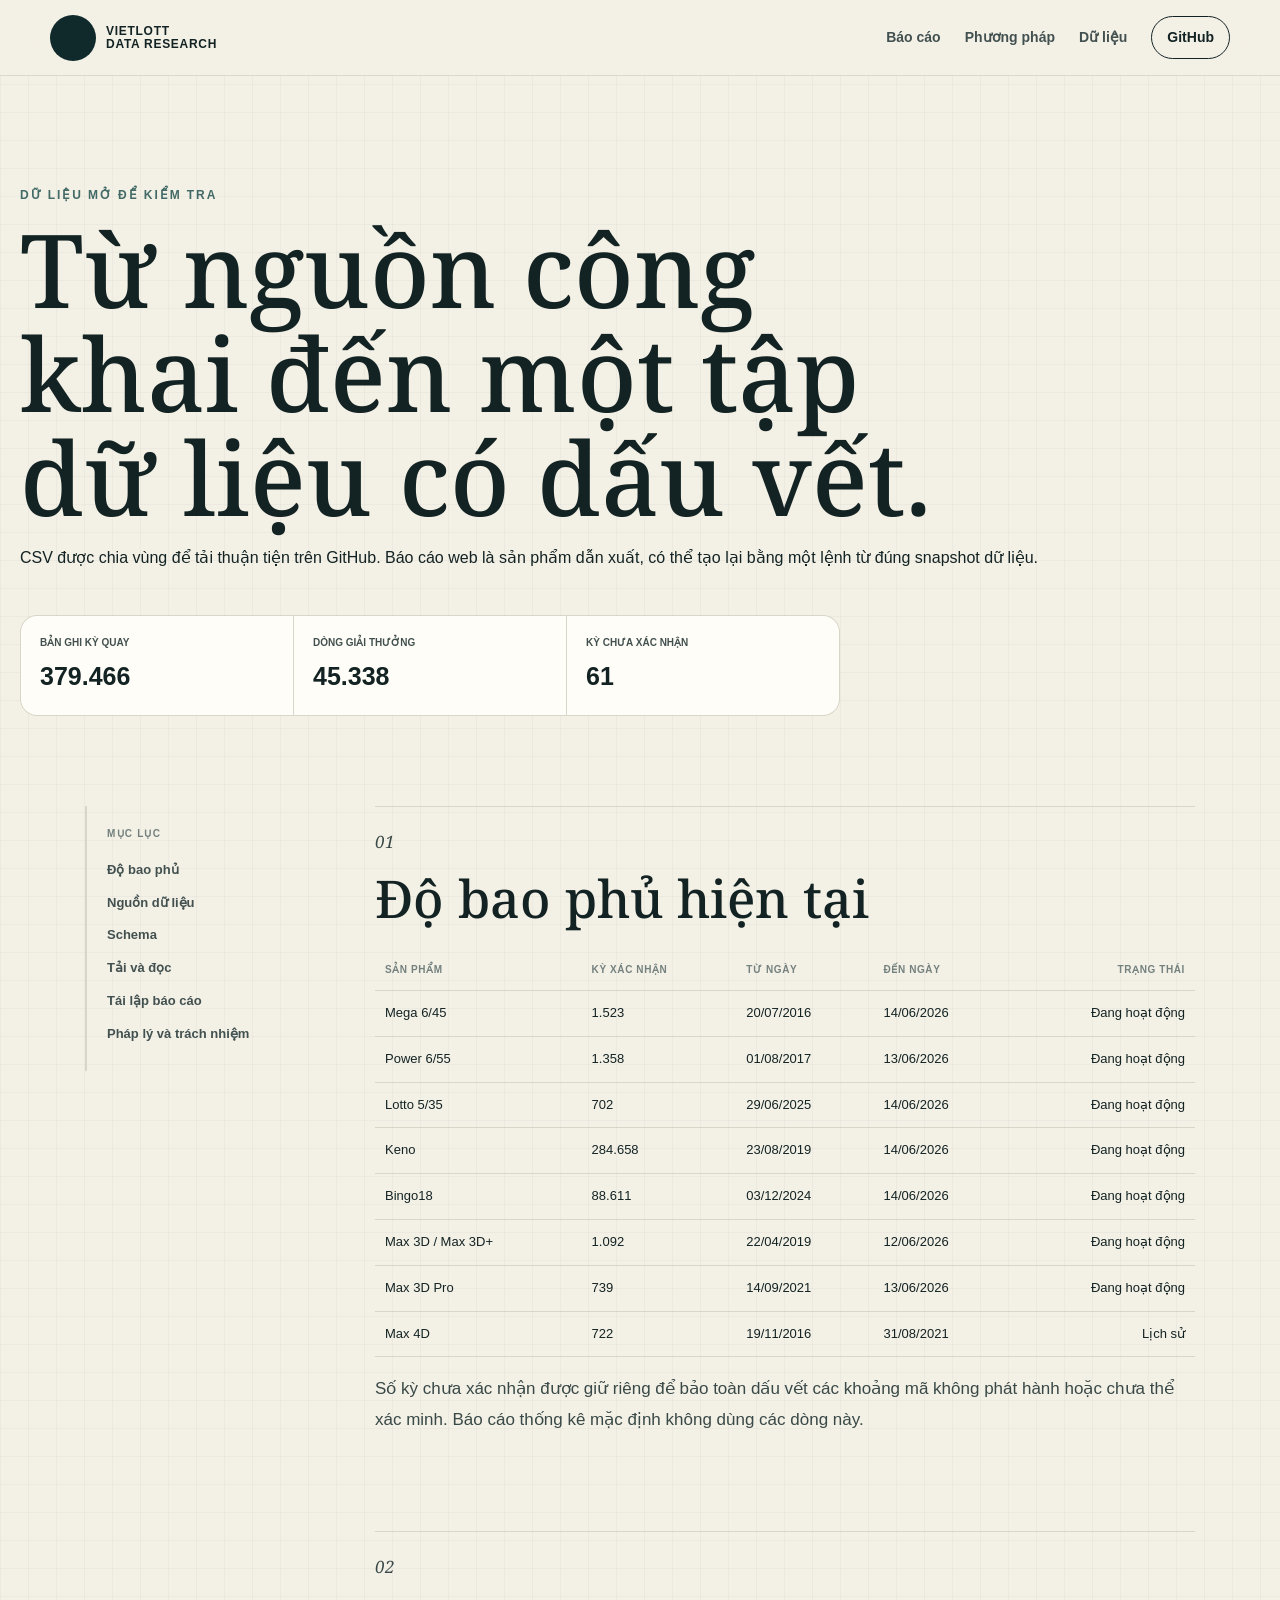
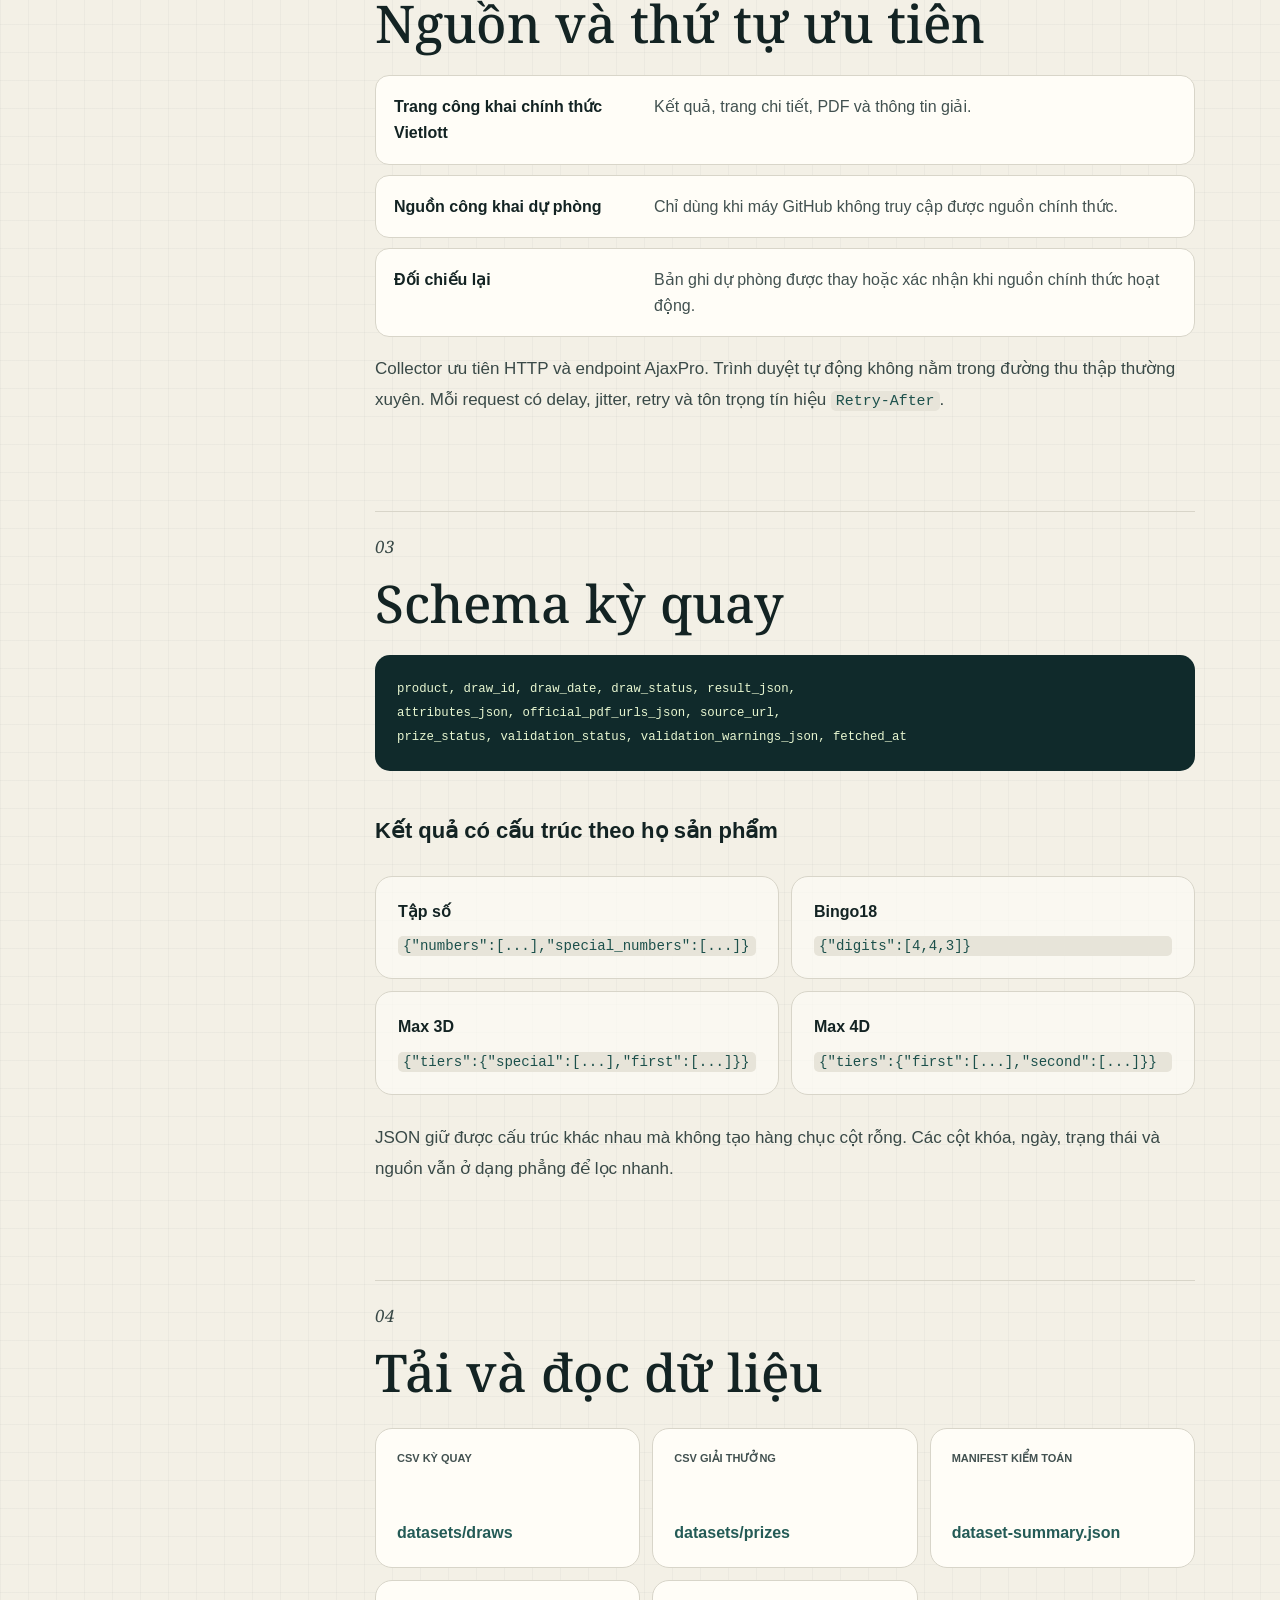
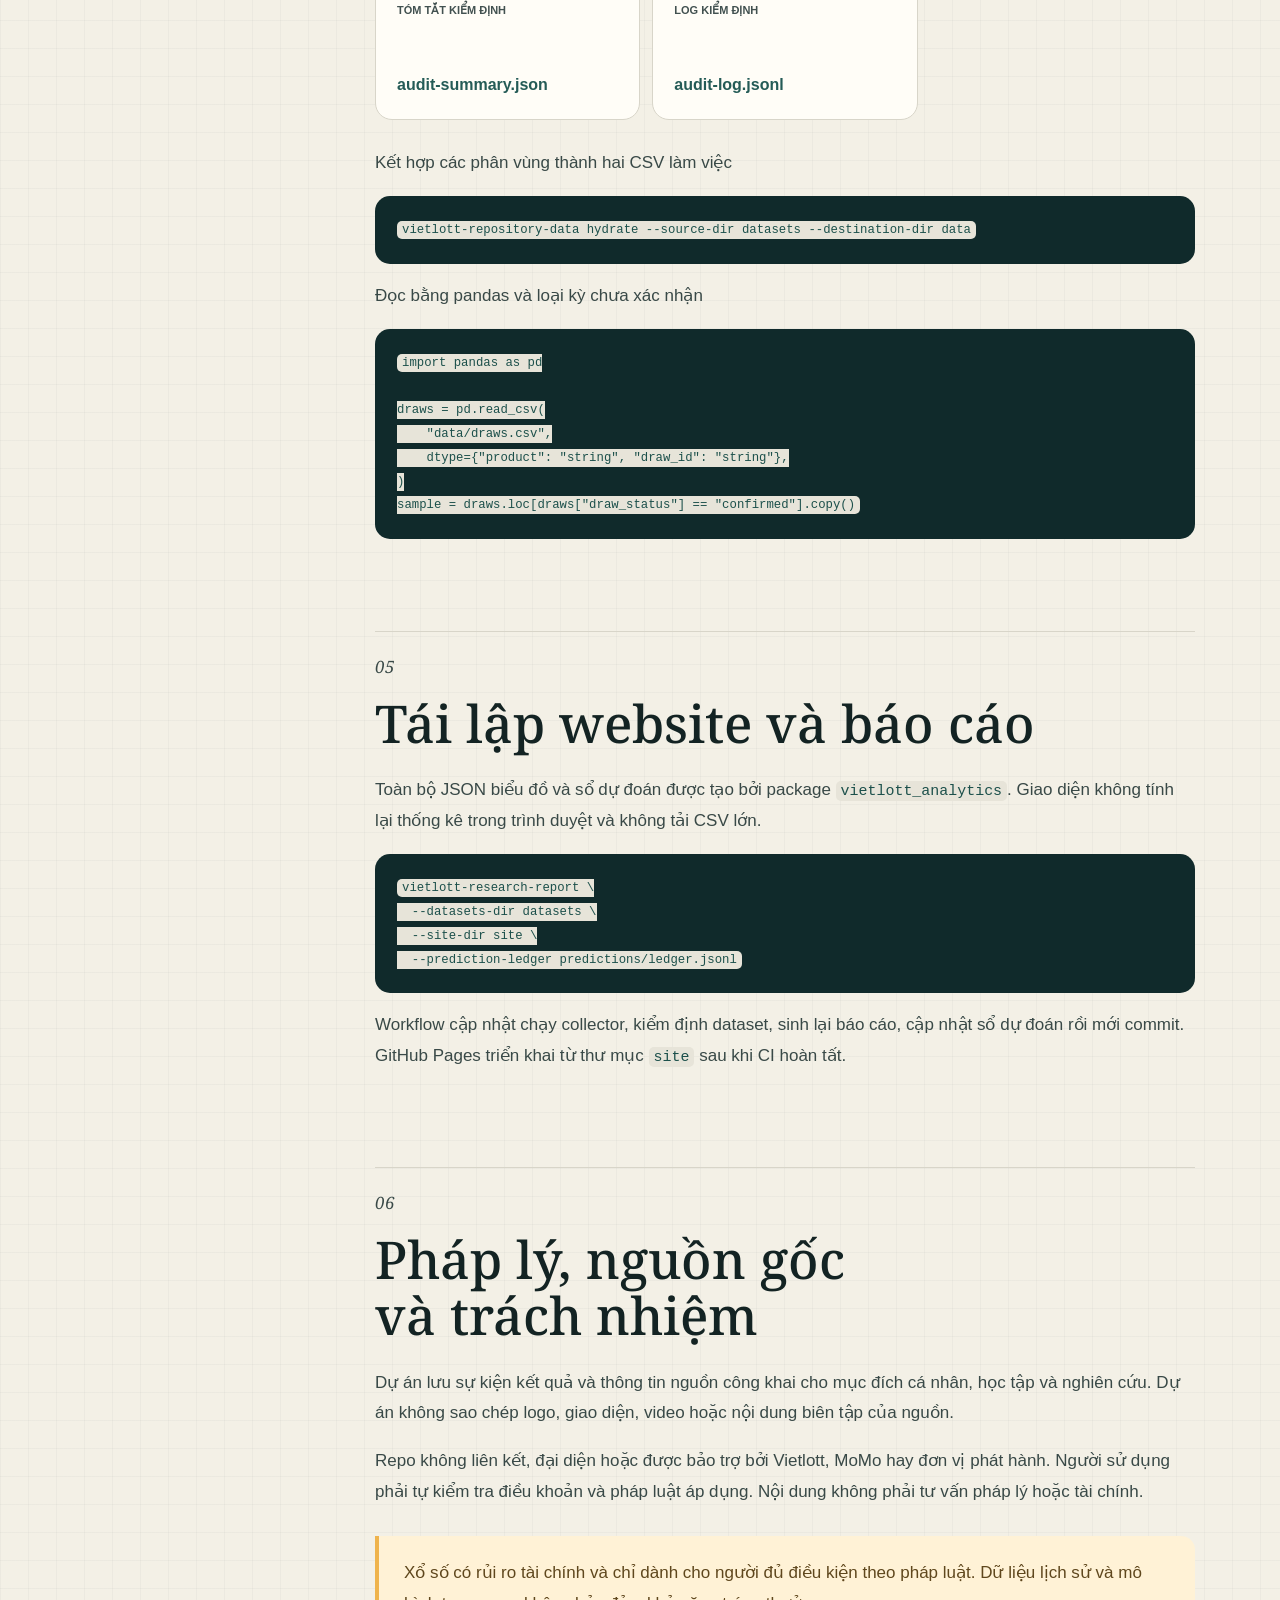
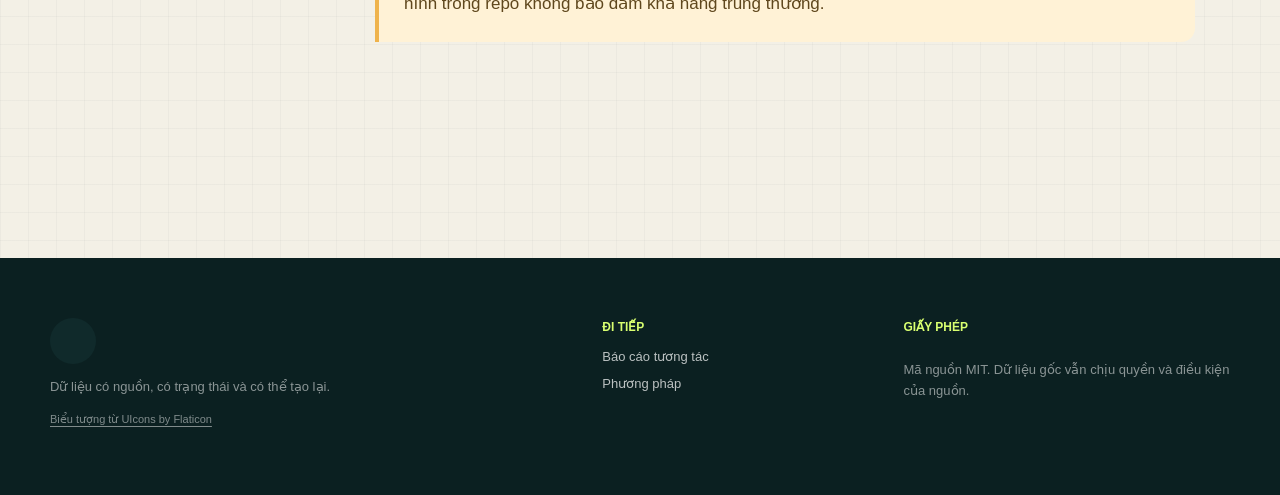
==== commit 65922191: "Thêm dự đoán từ tín hiệu kiểm định" ====
--- a/site/du-lieu.html
+++ b/site/du-lieu.html
@@ -11,7 +11,7 @@
   <link rel="preconnect" href="https://fonts.gstatic.com" crossorigin>
   <link rel="stylesheet" href="https://fonts.googleapis.com/css2?family=Noto+Serif:ital,wght@0,400;0,500;1,400;1,500&amp;display=swap">
   <link rel="stylesheet" href="https://cdn-uicons.flaticon.com/3.0.0/uicons-regular-rounded/css/uicons-regular-rounded.css">
-  <link rel="stylesheet" href="assets/styles.css?v=20260614-10">
+  <link rel="stylesheet" href="assets/styles.css?v=20260615-2">
   <script src="assets/docs.js?v=20260614-2" defer></script>
 </head>
 <body>
--- a/site/assets/styles.css
+++ b/site/assets/styles.css
@@ -1194,8 +1194,70 @@
 }
 
 .audit-test-list {
+  display: block;
+}
+
+.audit-test-details {
+  overflow: hidden;
+  border: 1px solid var(--line);
+  border-radius: 18px;
+  background: rgb(255 253 247 / 72%);
+}
+
+.audit-test-details summary {
+  display: flex;
+  align-items: center;
+  justify-content: space-between;
+  gap: 14px;
+  padding: 15px 16px;
+  cursor: pointer;
+  list-style: none;
+}
+
+.audit-test-details summary::-webkit-details-marker {
+  display: none;
+}
+
+.audit-test-details summary::after {
+  flex: 0 0 auto;
+  content: "Mở chi tiết";
+  padding: 8px 12px;
+  border: 1px solid var(--ink);
+  border-radius: 999px;
+  color: var(--ink);
+  font-size: 12px;
+  font-weight: 900;
+}
+
+.audit-test-details[open] summary {
+  border-bottom: 1px solid var(--line);
+}
+
+.audit-test-details[open] summary::after {
+  content: "Thu gọn";
+}
+
+.audit-test-details summary span {
+  color: #5c6d6a;
+  font-size: 11px;
+  font-weight: 850;
+  letter-spacing: 0.08em;
+  text-transform: uppercase;
+}
+
+.audit-test-details summary strong {
+  display: block;
+  font-size: 17px;
+}
+
+.audit-test-list-inner {
   display: grid;
   gap: 10px;
+  padding: 12px;
+}
+
+.audit-test-details:not([open]) > .audit-test-list-inner {
+  display: none;
 }
 
 .audit-test-row {
@@ -1617,7 +1679,7 @@
 
 .backtest-score {
   display: grid;
-  grid-template-columns: 1fr auto 1fr;
+  grid-template-columns: repeat(3, minmax(0, 1fr));
   gap: 15px;
   align-items: center;
 }
@@ -1852,7 +1914,7 @@
 
 .prediction-grid {
   display: grid;
-  grid-template-columns: repeat(3, 1fr);
+  grid-template-columns: repeat(4, 1fr);
   gap: 12px;
 }
 
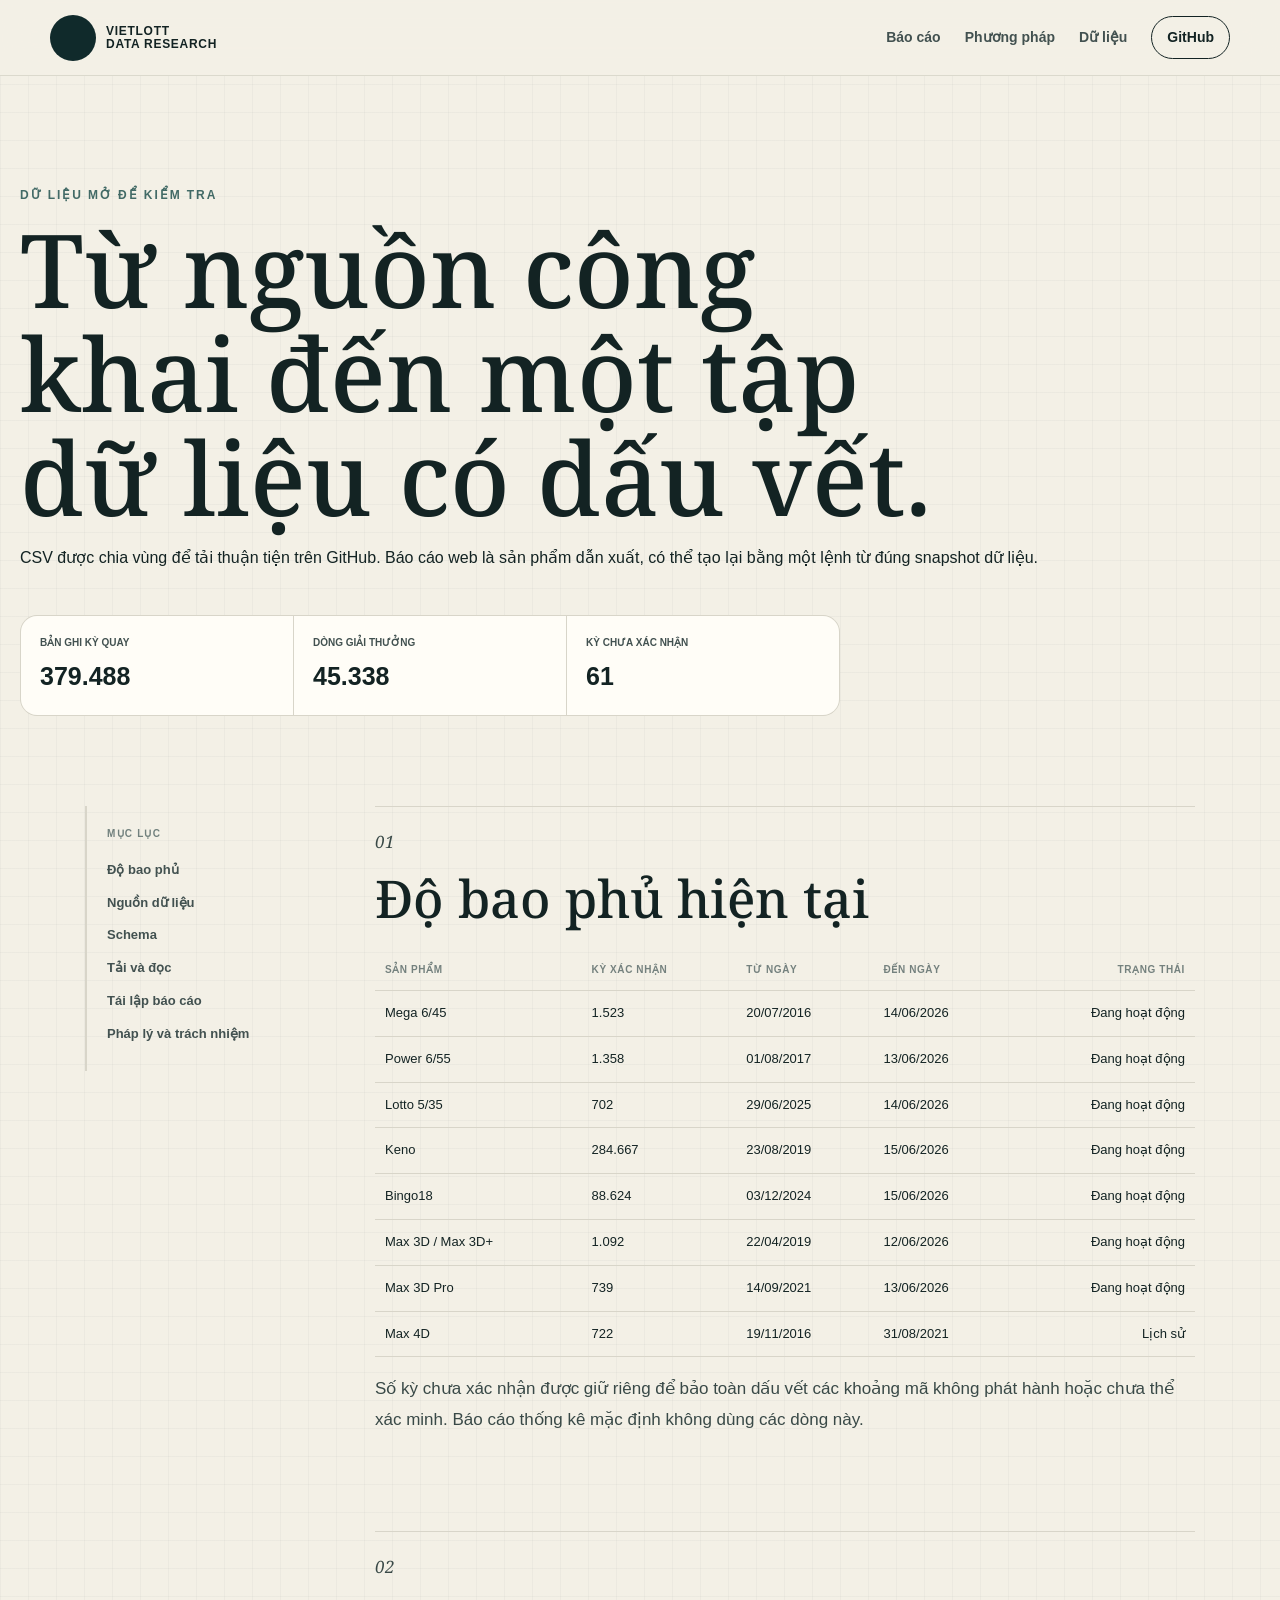
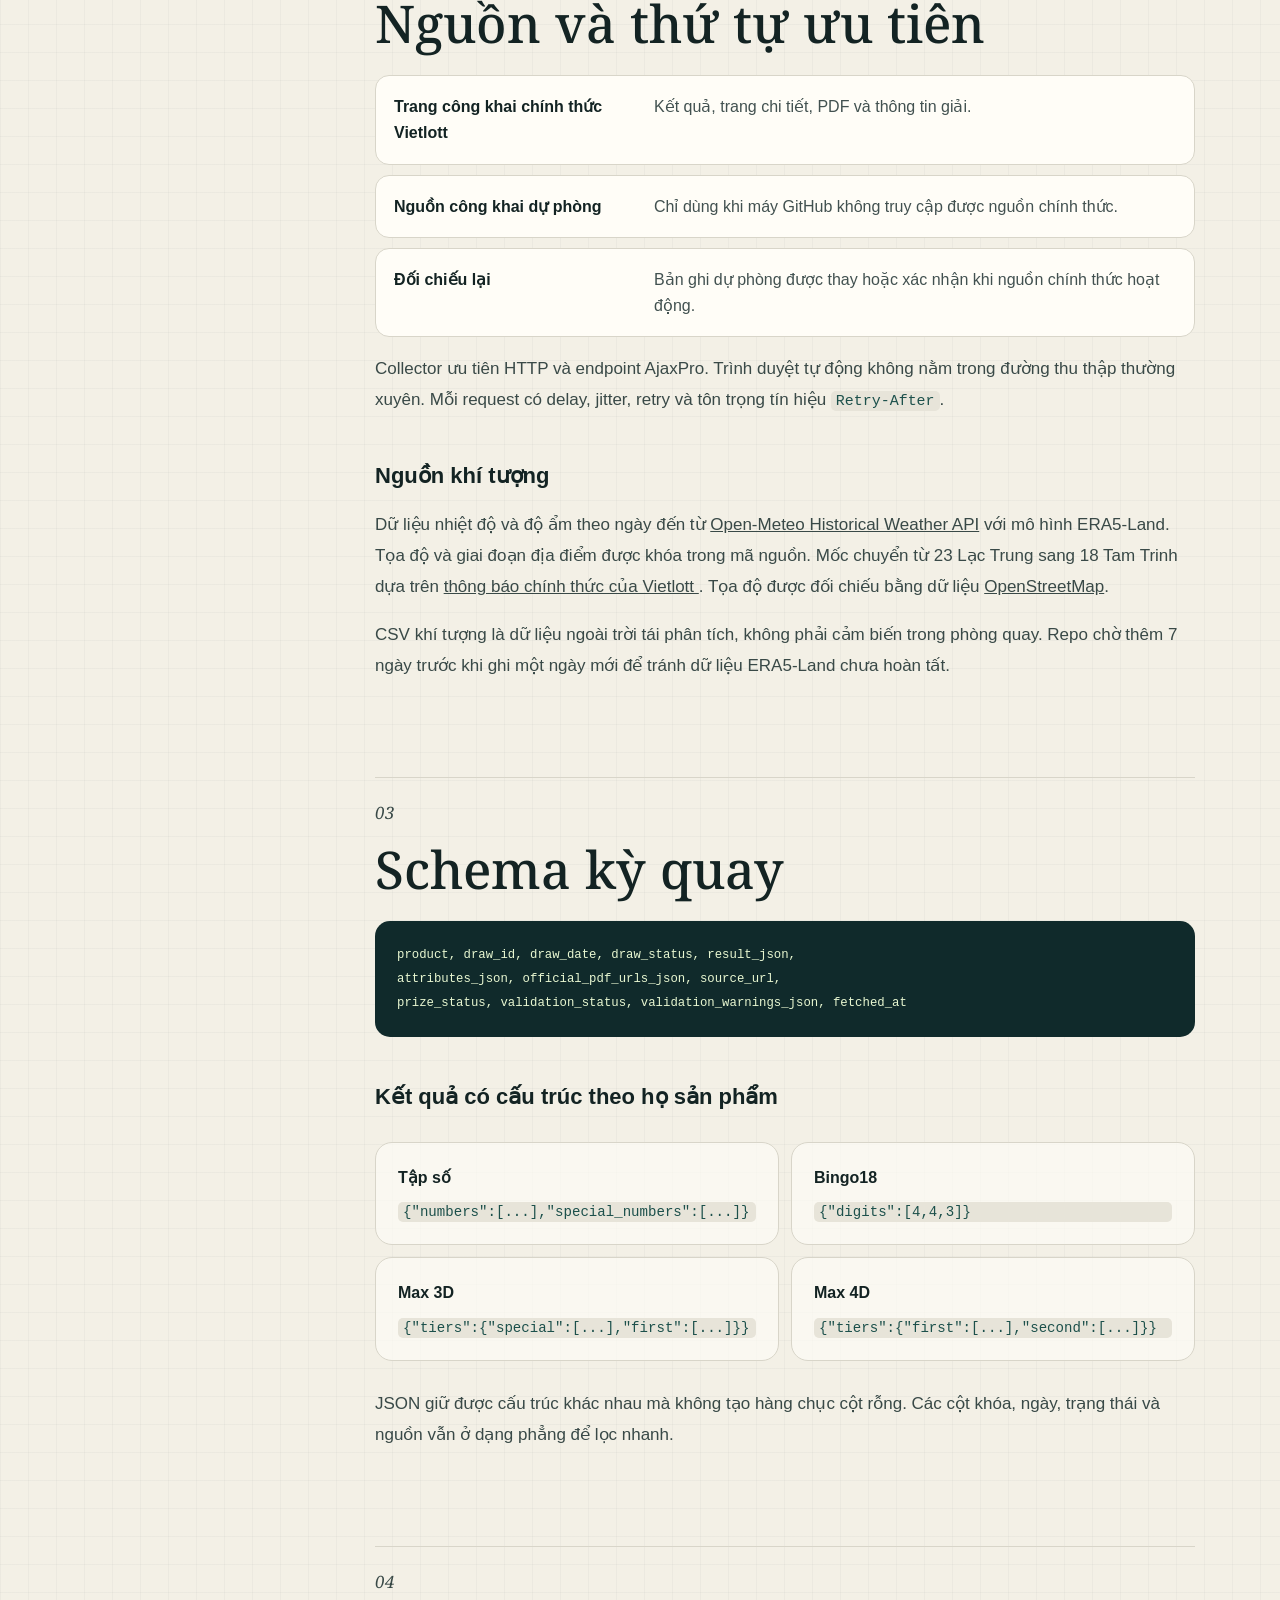
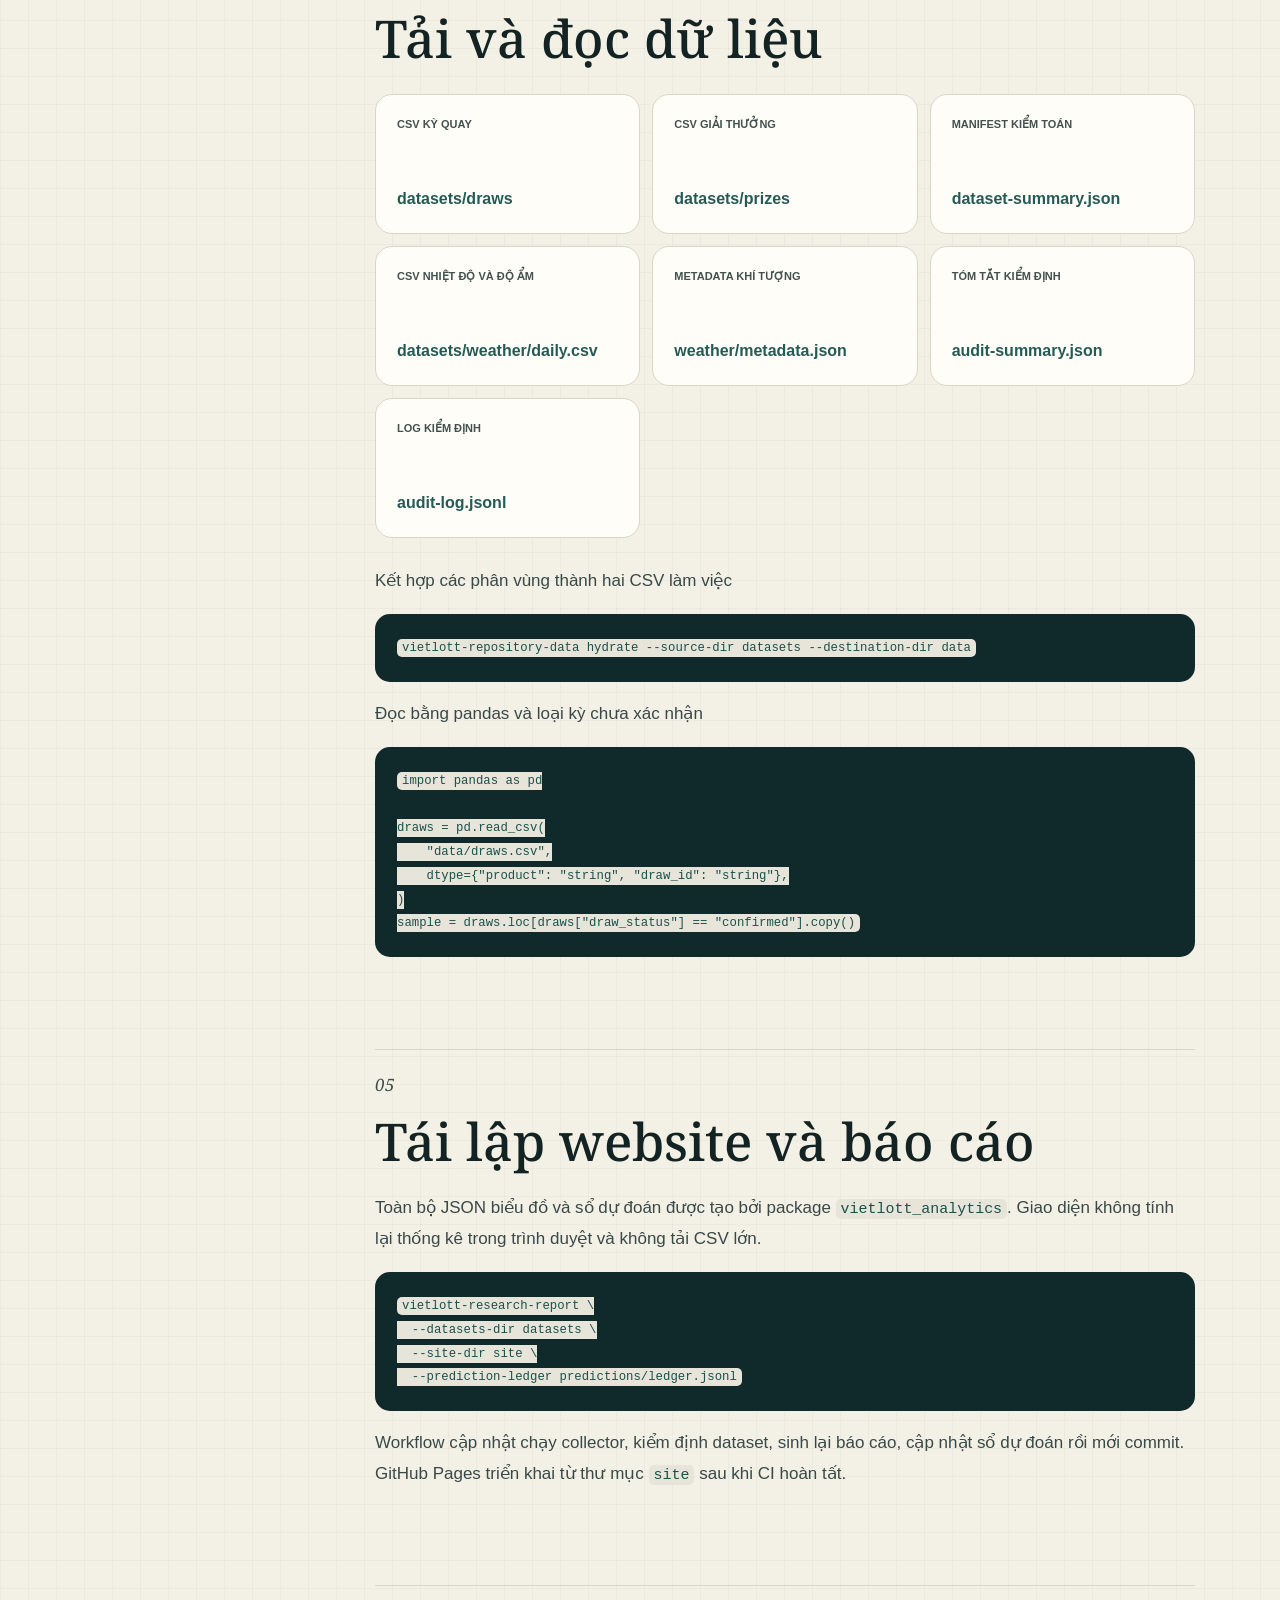
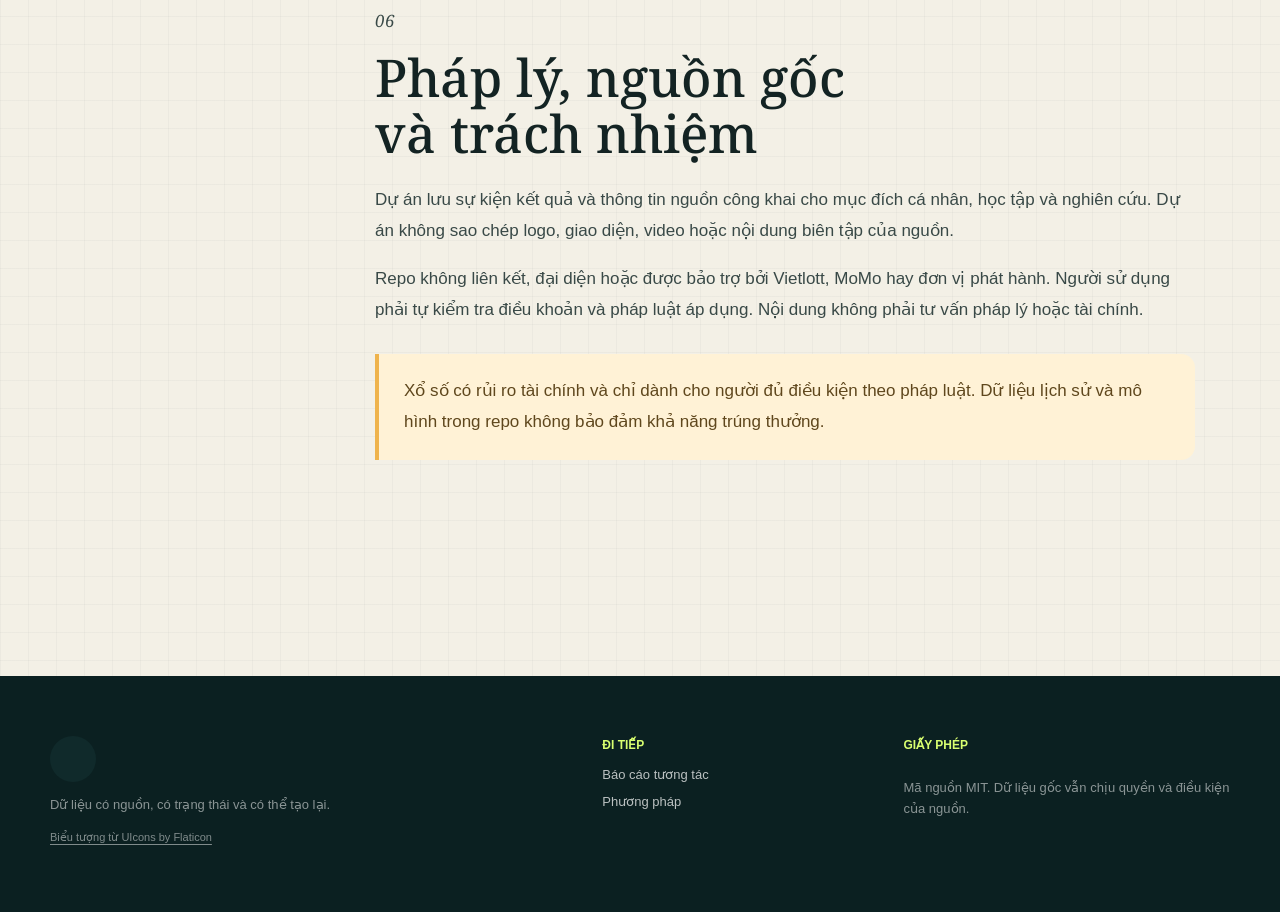
==== commit 5eafd4e3: "Giải thích chi tiết kết quả backtest" ====
--- a/site/du-lieu.html
+++ b/site/du-lieu.html
@@ -11,7 +11,7 @@
   <link rel="preconnect" href="https://fonts.gstatic.com" crossorigin>
   <link rel="stylesheet" href="https://fonts.googleapis.com/css2?family=Noto+Serif:ital,wght@0,400;0,500;1,400;1,500&amp;display=swap">
   <link rel="stylesheet" href="https://cdn-uicons.flaticon.com/3.0.0/uicons-regular-rounded/css/uicons-regular-rounded.css">
-  <link rel="stylesheet" href="assets/styles.css?v=20260615-2">
+  <link rel="stylesheet" href="assets/styles.css?v=20260615-6">
   <script src="assets/docs.js?v=20260614-2" defer></script>
 </head>
 <body>
@@ -81,6 +81,23 @@
             trong đường thu thập thường xuyên. Mỗi request có delay, jitter, retry và
             tôn trọng tín hiệu <code>Retry-After</code>.
           </p>
+          <h3>Nguồn khí tượng</h3>
+          <p>
+            Dữ liệu nhiệt độ và độ ẩm theo ngày đến từ
+            <a href="https://open-meteo.com/en/docs/historical-weather-api">Open-Meteo Historical Weather API</a>
+            với mô hình ERA5-Land. Tọa độ và giai đoạn địa điểm được khóa trong mã nguồn.
+            Mốc chuyển từ 23 Lạc Trung sang 18 Tam Trinh dựa trên
+            <a href="https://www.vietlott.vn/vi/tin-tuc/20199-thong-bao-thay-doi-dia-diem-trung-tam-quay-so-mo-thuong/">
+              thông báo chính thức của Vietlott
+            </a>.
+            Tọa độ được đối chiếu bằng dữ liệu
+            <a href="https://www.openstreetmap.org/copyright">OpenStreetMap</a>.
+          </p>
+          <p>
+            CSV khí tượng là dữ liệu ngoài trời tái phân tích, không phải cảm biến trong
+            phòng quay. Repo chờ thêm 7 ngày trước khi ghi một ngày mới để tránh dữ liệu
+            ERA5-Land chưa hoàn tất.
+          </p>
         </section>
 
         <section id="schema">
@@ -116,6 +133,12 @@
             </a>
             <a href="https://github.com/NhanAZ/vietlott-data-research/blob/main/datasets/metadata/dataset-summary.json">
               <span>Manifest kiểm toán</span><strong>dataset-summary.json</strong>
+            </a>
+            <a href="https://github.com/NhanAZ/vietlott-data-research/blob/main/datasets/weather/daily.csv">
+              <span>CSV nhiệt độ và độ ẩm</span><strong>datasets/weather/daily.csv</strong>
+            </a>
+            <a href="https://github.com/NhanAZ/vietlott-data-research/blob/main/datasets/weather/metadata.json">
+              <span>Metadata khí tượng</span><strong>weather/metadata.json</strong>
             </a>
             <a href="data/audit-summary.json">
               <span>Tóm tắt kiểm định</span><strong>audit-summary.json</strong>
--- a/site/assets/styles.css
+++ b/site/assets/styles.css
@@ -497,6 +497,106 @@
   color: rgb(255 255 255 / 76%);
 }
 
+.backtest-overview-details {
+  grid-column: 1 / -1;
+  border-top: 1px solid rgb(255 255 255 / 16%);
+}
+
+.backtest-overview-details summary {
+  display: flex;
+  align-items: center;
+  justify-content: space-between;
+  gap: 18px;
+  padding-top: 20px;
+  color: var(--paper);
+  cursor: pointer;
+  font-weight: 800;
+}
+
+.backtest-overview-details summary small {
+  color: rgb(255 255 255 / 58%);
+  font-size: 11px;
+  font-weight: 700;
+}
+
+.backtest-overview-list {
+  display: grid;
+  gap: 8px;
+  margin-top: 18px;
+}
+
+.backtest-overview-note {
+  padding: 14px 16px;
+  border-radius: 14px;
+  background: rgb(255 255 255 / 7%);
+  font-size: 12px;
+  line-height: 1.6;
+}
+
+.backtest-overview-row {
+  display: grid;
+  grid-template-columns: minmax(190px, 0.75fr) minmax(0, 1.25fr);
+  gap: 20px;
+  padding: 15px 16px;
+  border: 1px solid rgb(255 255 255 / 12%);
+  border-radius: 14px;
+  background: rgb(255 255 255 / 5%);
+}
+
+.backtest-overview-row.has-winner {
+  border-color: rgb(207 255 77 / 48%);
+  background: rgb(207 255 77 / 8%);
+}
+
+.backtest-overview-row > div,
+.backtest-overview-row li {
+  display: grid;
+  gap: 3px;
+}
+
+.backtest-overview-row > div > span,
+.backtest-overview-row li span {
+  color: rgb(255 255 255 / 64%);
+  font-size: 10px;
+  font-weight: 850;
+  letter-spacing: 0.06em;
+  text-transform: uppercase;
+}
+
+.backtest-overview-row > div > strong {
+  color: var(--paper);
+  font-size: 14px;
+}
+
+.backtest-overview-row small {
+  color: rgb(255 255 255 / 58%);
+  font-size: 11px;
+}
+
+.backtest-overview-row ul {
+  display: grid;
+  grid-template-columns: repeat(2, minmax(0, 1fr));
+  gap: 8px;
+  margin: 0;
+  padding: 0;
+  list-style: none;
+}
+
+.backtest-overview-row li {
+  padding: 10px 12px;
+  border-radius: 10px;
+  background: rgb(0 0 0 / 14%);
+}
+
+.backtest-overview-row li strong {
+  color: var(--paper);
+  font-size: 17px;
+}
+
+.backtest-overview-row li.is-winner strong {
+  color: var(--acid);
+}
+
 .stance-grid {
   display: grid;
   grid-template-columns: repeat(3, 1fr);
@@ -1139,9 +1239,8 @@
 .test-metric {
   display: flex;
   min-width: 0;
-  min-height: 112px;
+  min-height: 174px;
   flex-direction: column;
-  justify-content: space-between;
   padding: 14px;
   border: 1px solid var(--line);
   border-radius: 14px;
@@ -1161,10 +1260,18 @@
 
 .test-metric strong {
   display: block;
-  margin-top: 5px;
+  margin-top: 16px;
   font-size: 20px;
   line-height: 1.1;
   overflow-wrap: anywhere;
+}
+
+.test-metric small {
+  display: block;
+  margin-top: 12px;
+  color: #5c6d6a;
+  font-size: 11px;
+  line-height: 1.5;
 }
 
 .audit-panel {
@@ -1181,16 +1288,27 @@
 }
 
 .audit-mini-grid article {
+  display: flex;
+  min-width: 0;
+  min-height: 128px;
+  flex-direction: column;
   padding: 14px;
   border: 1px solid var(--line);
   border-radius: 15px;
   background: rgb(243 240 230 / 58%);
 }
 
+.audit-mini-grid span {
+  min-height: 34px;
+  line-height: 1.45;
+  text-wrap: balance;
+}
+
 .audit-mini-grid strong {
   display: block;
-  margin-top: 8px;
+  margin-top: 14px;
   font-size: 20px;
+  line-height: 1.1;
 }
 
 .audit-test-list {
@@ -1254,6 +1372,214 @@
   display: grid;
   gap: 10px;
   padding: 12px;
+}
+
+.audit-stat-guide {
+  padding: 16px;
+  border: 1px solid #bdd0c9;
+  border-radius: 14px;
+  background: #eef6f1;
+}
+
+.audit-stat-guide > strong {
+  display: block;
+  margin-bottom: 8px;
+  color: var(--forest);
+  font-size: 16px;
+}
+
+.audit-stat-guide p {
+  margin: 5px 0;
+  color: #4d625e;
+  font-size: 12px;
+  line-height: 1.55;
+}
+
+.weather-panel {
+  background:
+    radial-gradient(circle at 100% 0, rgb(100 200 195 / 16%), transparent 30%),
+    var(--paper);
+}
+
+.weather-panel .panel-heading {
+  align-items: flex-start;
+}
+
+.weather-conclusion {
+  display: grid;
+  grid-template-columns: minmax(0, 1.6fr) minmax(220px, 0.7fr);
+  gap: 1px;
+  overflow: hidden;
+  border: 1px solid var(--line);
+  border-radius: 18px;
+  background: var(--line);
+}
+
+.weather-conclusion > div {
+  padding: 20px;
+  background: #f8f5ec;
+}
+
+.weather-conclusion span,
+.weather-band-heading span,
+.weather-band-grid span,
+.weather-association > span {
+  display: block;
+  color: #426a66;
+  font-size: 10px;
+  font-weight: 900;
+  letter-spacing: 0.1em;
+  text-transform: uppercase;
+}
+
+.weather-conclusion strong {
+  display: block;
+  margin-top: 8px;
+  font-size: 18px;
+  line-height: 1.4;
+}
+
+.weather-coverage strong {
+  color: var(--forest);
+  font-size: 30px;
+  line-height: 1;
+}
+
+.weather-coverage small {
+  display: block;
+  margin-top: 8px;
+  color: var(--ink-soft);
+  line-height: 1.5;
+}
+
+.weather-venue-note {
+  margin: 12px 0 0;
+  color: var(--ink-soft);
+  font-size: 12px;
+}
+
+.weather-association-grid {
+  display: grid;
+  grid-template-columns: repeat(2, minmax(0, 1fr));
+  gap: 12px;
+  margin-top: 18px;
+}
+
+.weather-association {
+  padding: 18px;
+  border: 1px solid var(--line);
+  border-radius: 16px;
+  background: rgb(255 253 247 / 74%);
+}
+
+.weather-association.watch {
+  border-color: #e5aa71;
+  background: #fff5e8;
+}
+
+.weather-association > strong {
+  display: block;
+  margin-top: 7px;
+  font-size: 22px;
+}
+
+.weather-association dl {
+  display: grid;
+  grid-template-columns: repeat(3, 1fr);
+  gap: 8px;
+  margin: 15px 0 0;
+}
+
+.weather-association dl div {
+  padding: 9px;
+  border-radius: 11px;
+  background: #eeeadf;
+}
+
+.weather-association dt {
+  color: #667673;
+  font-size: 9px;
+  font-weight: 850;
+  text-transform: uppercase;
+}
+
+.weather-association dd {
+  margin: 4px 0 0;
+  font-weight: 900;
+}
+
+.weather-association p {
+  margin: 13px 0 0;
+  color: var(--ink-soft);
+  font-size: 12px;
+  line-height: 1.55;
+}
+
+.weather-band-heading {
+  display: flex;
+  align-items: end;
+  justify-content: space-between;
+  gap: 20px;
+  margin-top: 22px;
+}
+
+.weather-band-heading small {
+  color: var(--ink-soft);
+}
+
+.weather-band-grid {
+  display: grid;
+  grid-template-columns: repeat(3, minmax(0, 1fr));
+  gap: 10px;
+  margin-top: 10px;
+}
+
+.weather-band-grid article {
+  padding: 16px;
+  border: 1px solid var(--line);
+  border-radius: 15px;
+  background: #f8f5ec;
+}
+
+.weather-band-grid strong {
+  display: block;
+  margin-top: 8px;
+  color: var(--forest);
+  font-size: 24px;
+}
+
+.weather-band-grid small {
+  display: block;
+  margin-top: 7px;
+  color: var(--ink-soft);
+  line-height: 1.5;
+}
+
+.weather-method {
+  margin-top: 14px;
+  padding: 14px 16px;
+  border: 1px solid var(--line);
+  border-radius: 14px;
+  background: #f8f5ec;
+}
+
+.weather-method summary {
+  cursor: pointer;
+  font-weight: 850;
+}
+
+.weather-method p,
+.weather-method li {
+  color: var(--ink-soft);
+  font-size: 12px;
+  line-height: 1.6;
+}
+
+.weather-empty {
+  padding: 20px;
+  border: 1px dashed var(--line);
+  border-radius: 14px;
+  color: var(--ink-soft);
 }
 
 .audit-test-details:not([open]) > .audit-test-list-inner {
@@ -2292,6 +2618,32 @@
   min-height: 105px;
   padding: 19px;
   background: #173635;
+}
+
+.archive-summary .archive-summary-heading {
+  min-height: auto;
+  grid-column: 1 / -1;
+  padding: 18px 20px;
+  background: #123130;
+}
+
+.archive-summary-heading span {
+  color: var(--acid);
+}
+
+.archive-summary-heading strong {
+  margin-top: 4px;
+  color: var(--paper);
+  font-size: 20px;
+  line-height: 1.25;
+}
+
+.archive-summary-heading p {
+  max-width: 780px;
+  margin: 7px 0 0;
+  color: rgb(255 255 255 / 62%);
+  font-size: 12px;
+  line-height: 1.6;
 }
 
 .archive-summary span {
@@ -2646,6 +2998,20 @@
     gap: 8px;
   }
 
+  .backtest-overview-details summary {
+    align-items: flex-start;
+    flex-direction: column;
+    gap: 4px;
+  }
+
+  .backtest-overview-row {
+    grid-template-columns: 1fr;
+  }
+
+  .backtest-overview-row ul {
+    grid-template-columns: 1fr;
+  }
+
   .stance-grid span {
     margin-bottom: 24px;
   }
@@ -2676,6 +3042,27 @@
 
   .test-metrics {
     grid-template-columns: 1fr;
+  }
+
+  .weather-conclusion,
+  .weather-association-grid,
+  .weather-band-grid {
+    grid-template-columns: 1fr;
+  }
+
+  .weather-panel .panel-heading {
+    flex-direction: column;
+    gap: 10px;
+  }
+
+  .weather-panel .tiny-label {
+    text-align: left;
+  }
+
+  .weather-band-heading {
+    align-items: flex-start;
+    flex-direction: column;
+    gap: 5px;
   }
 
   .number-grid {
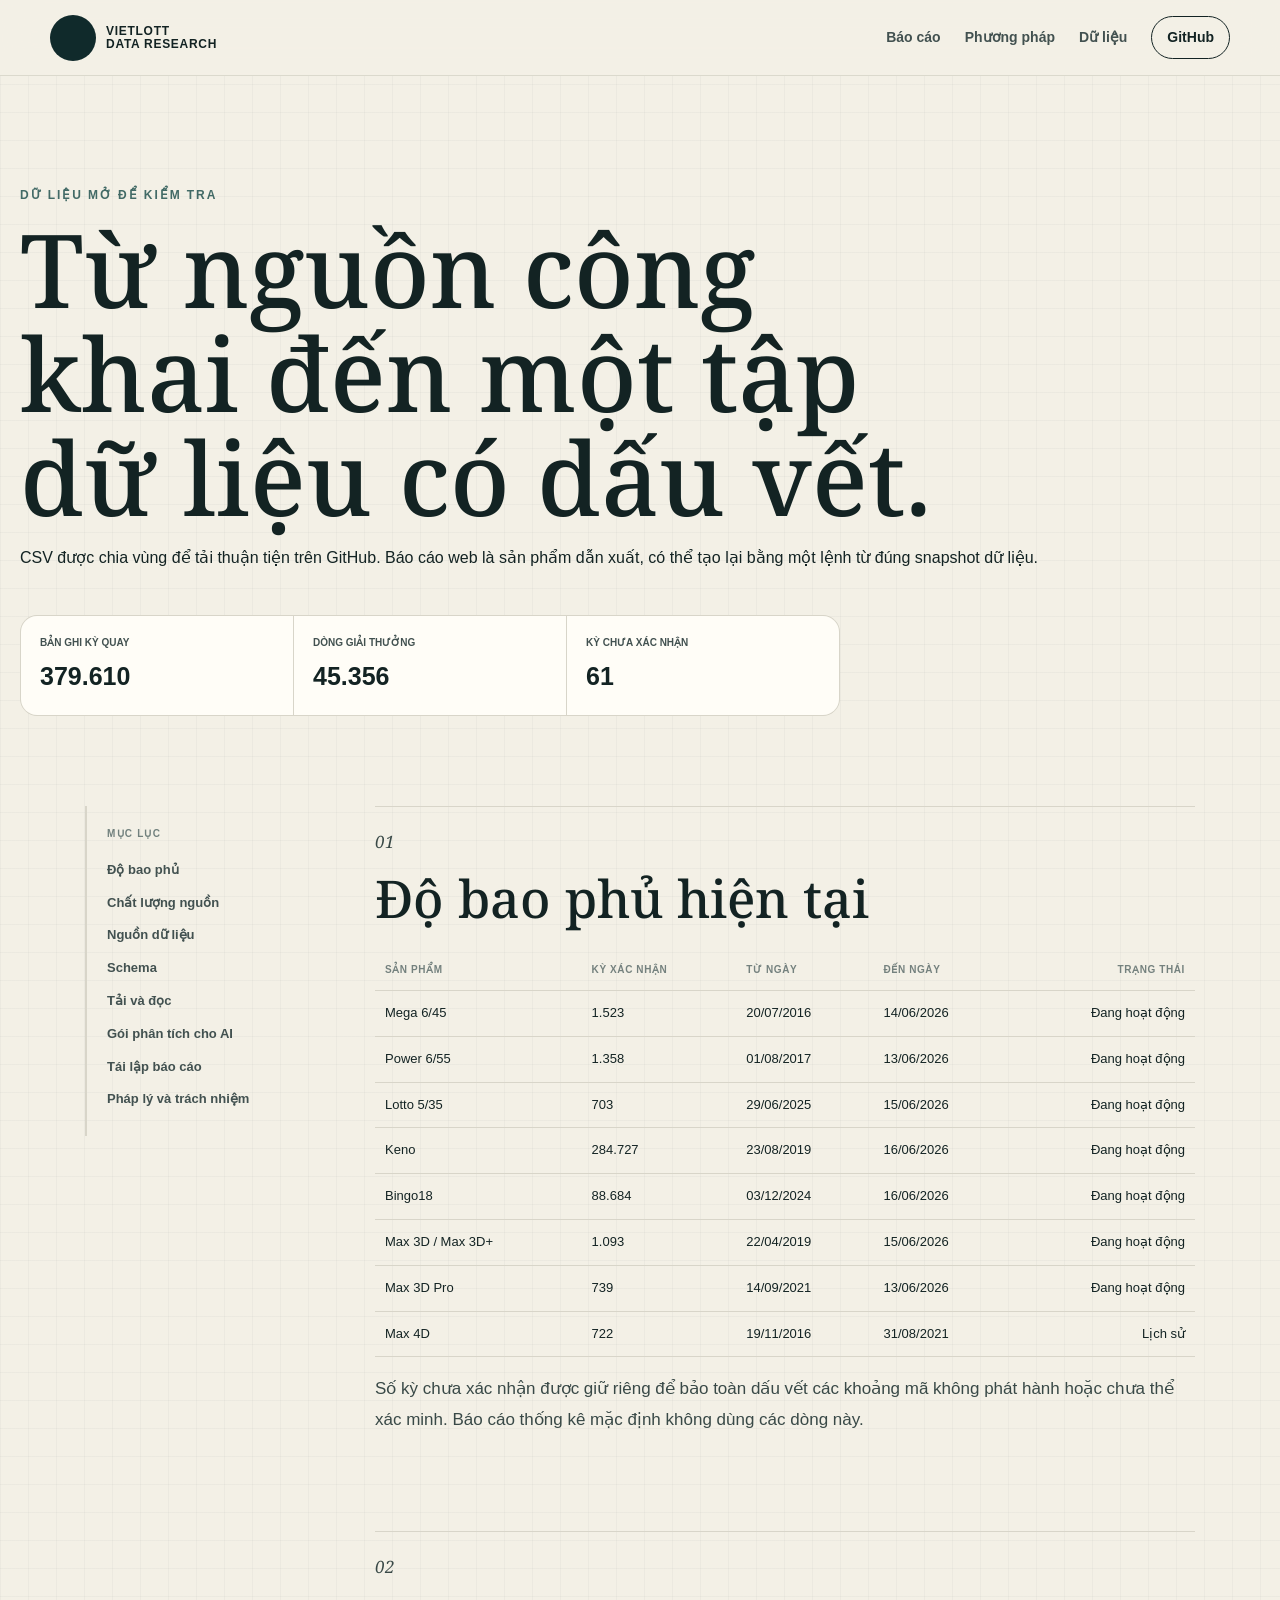
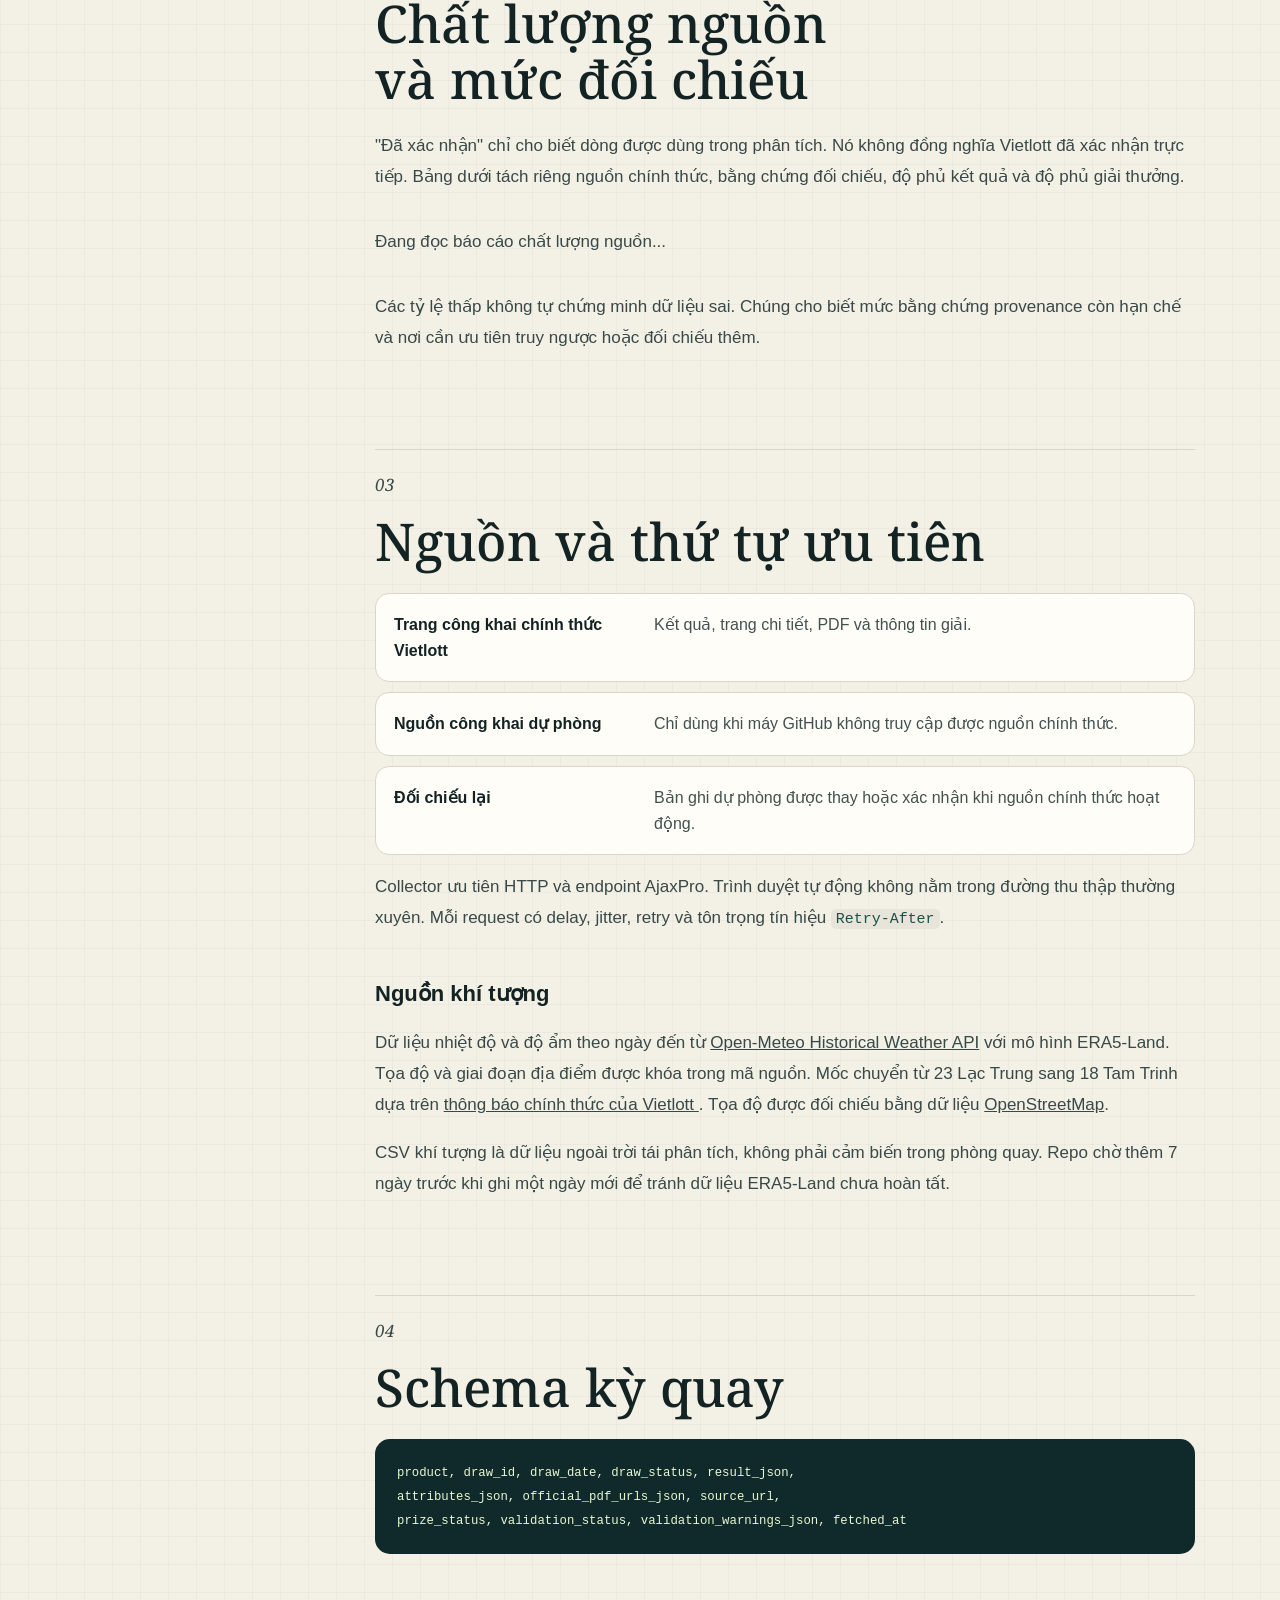
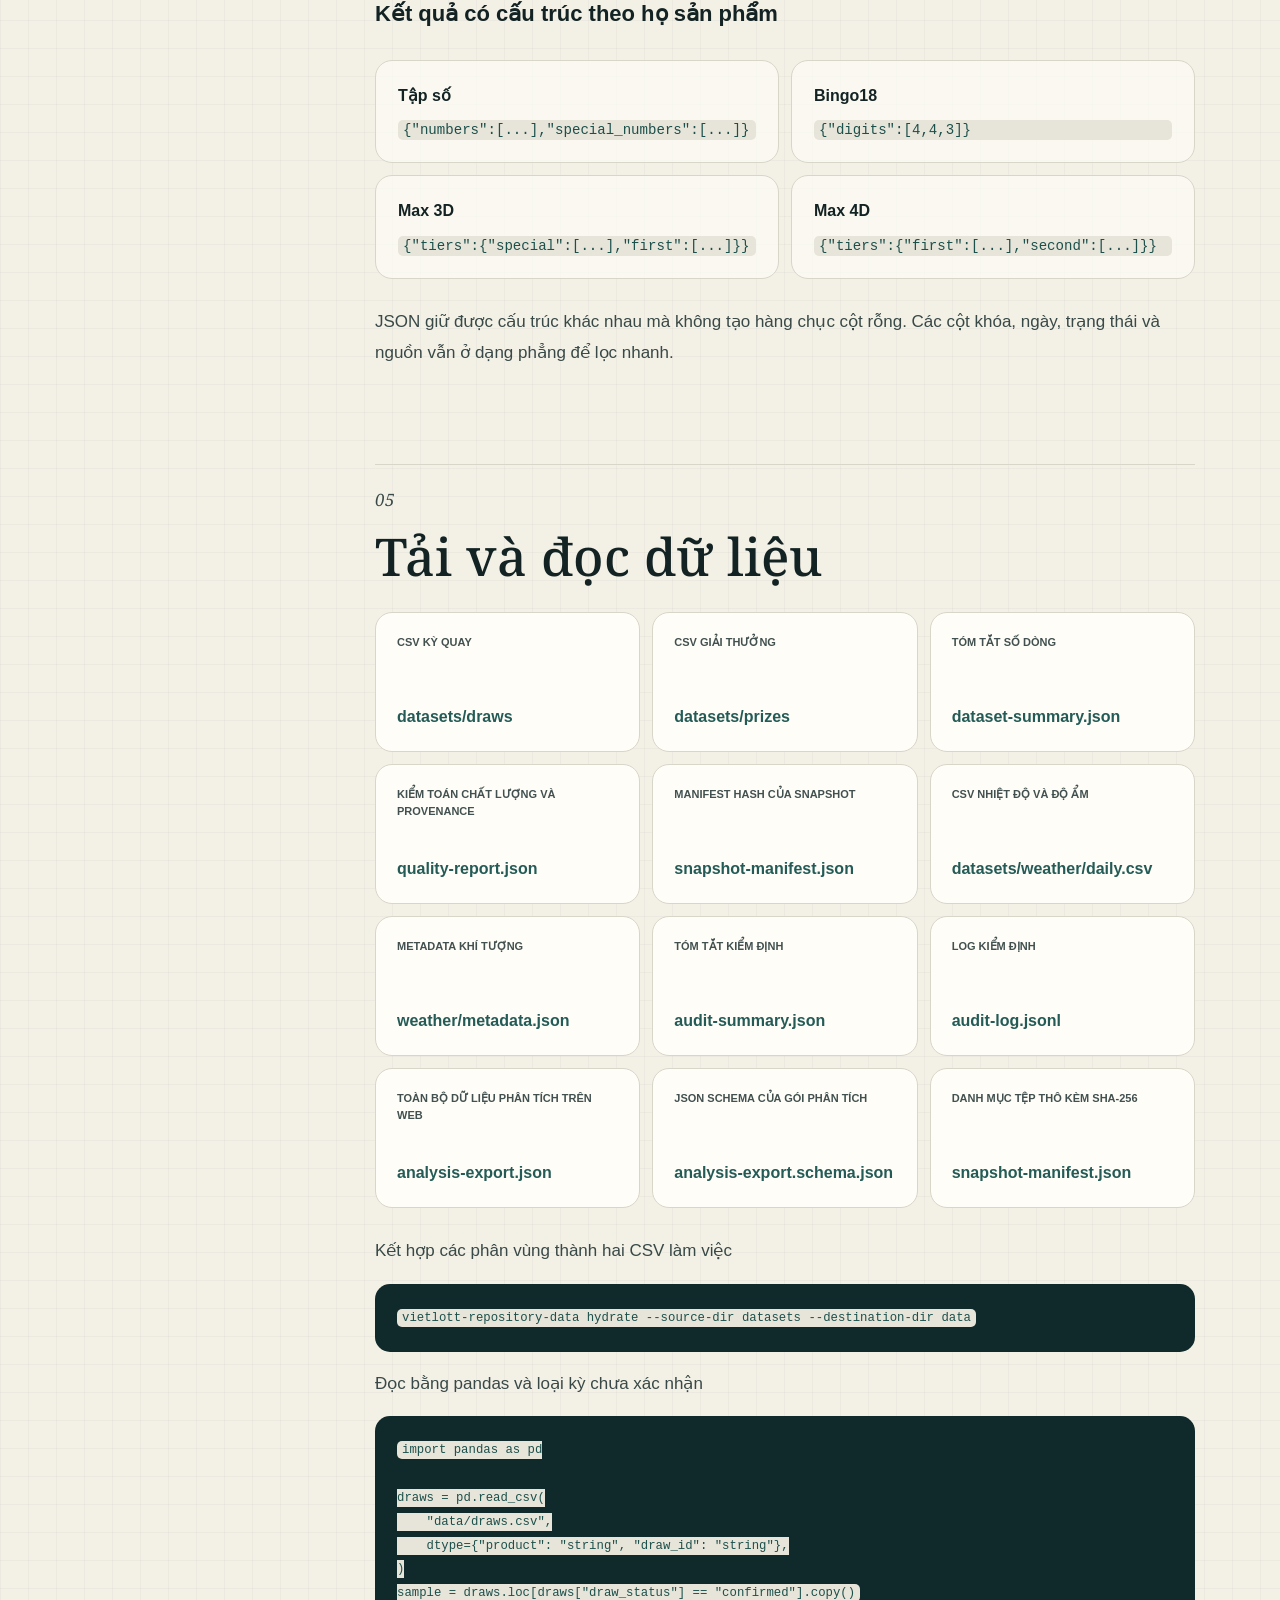
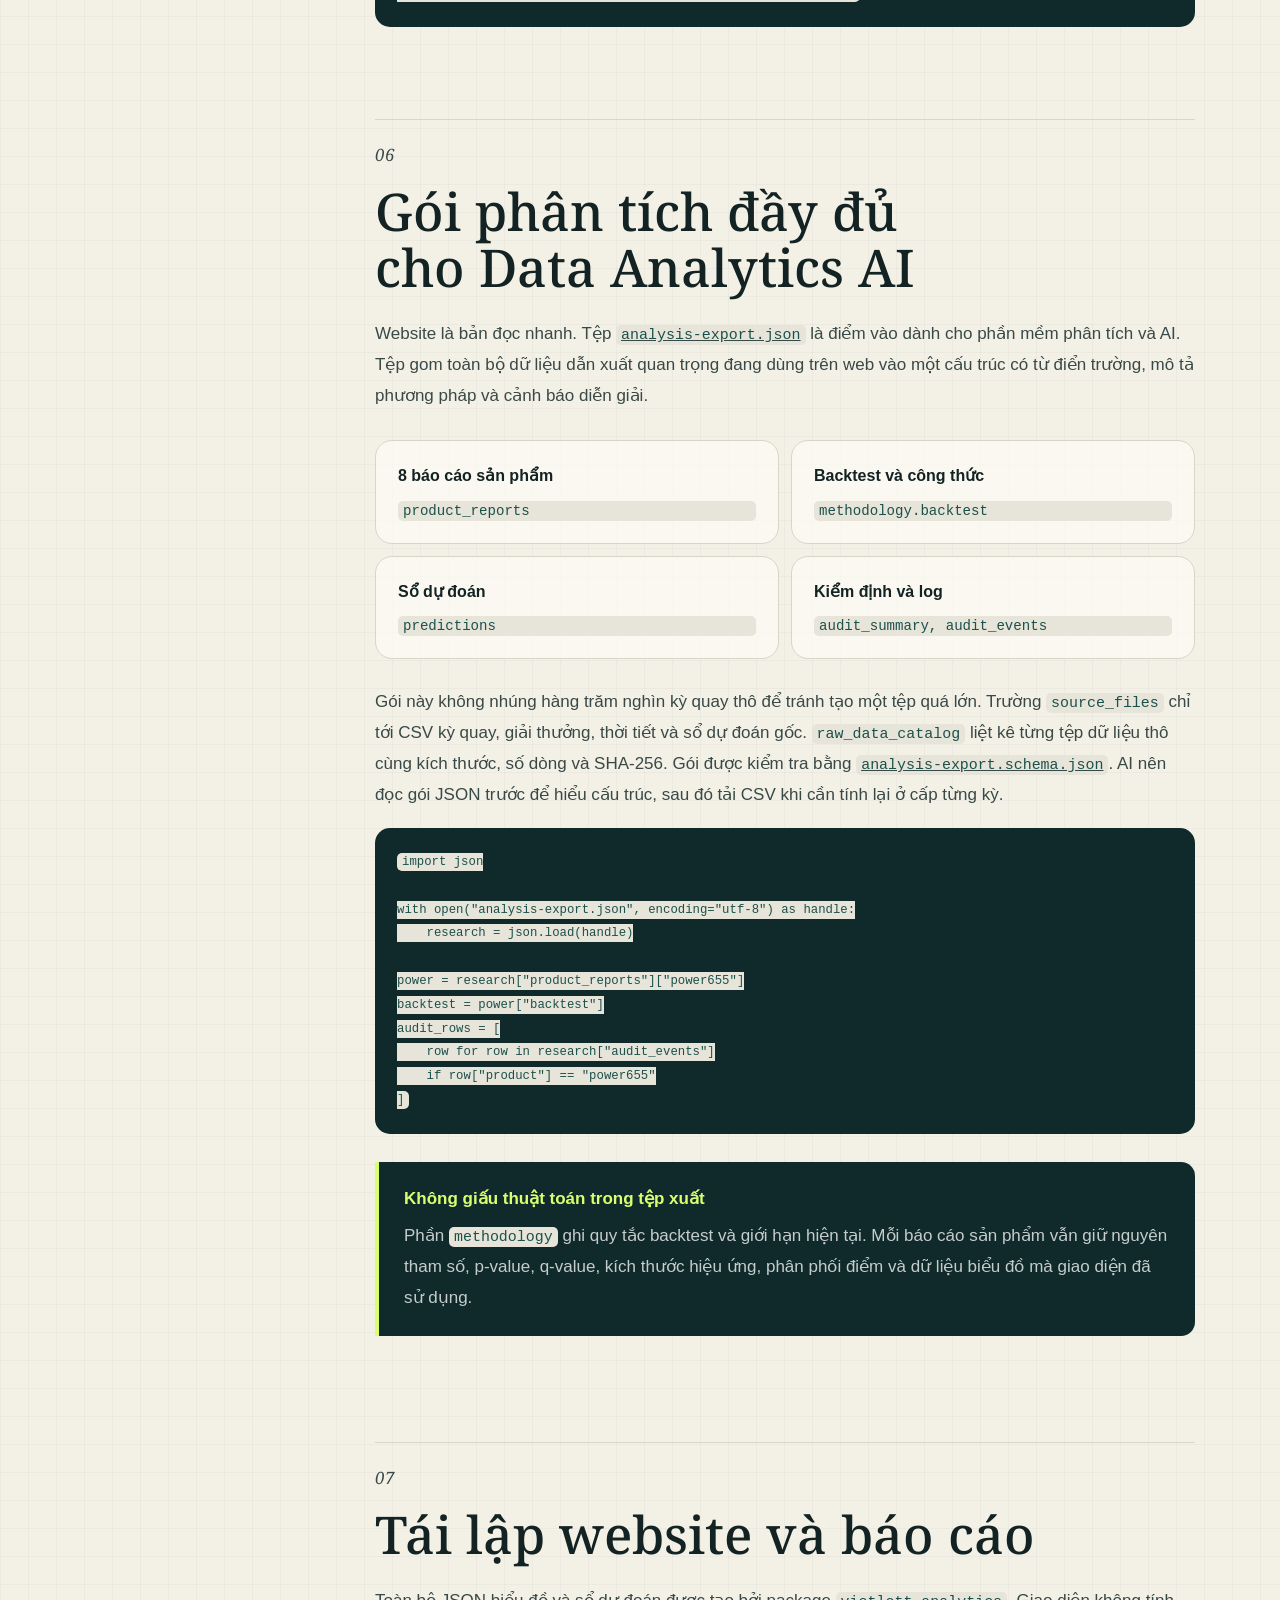
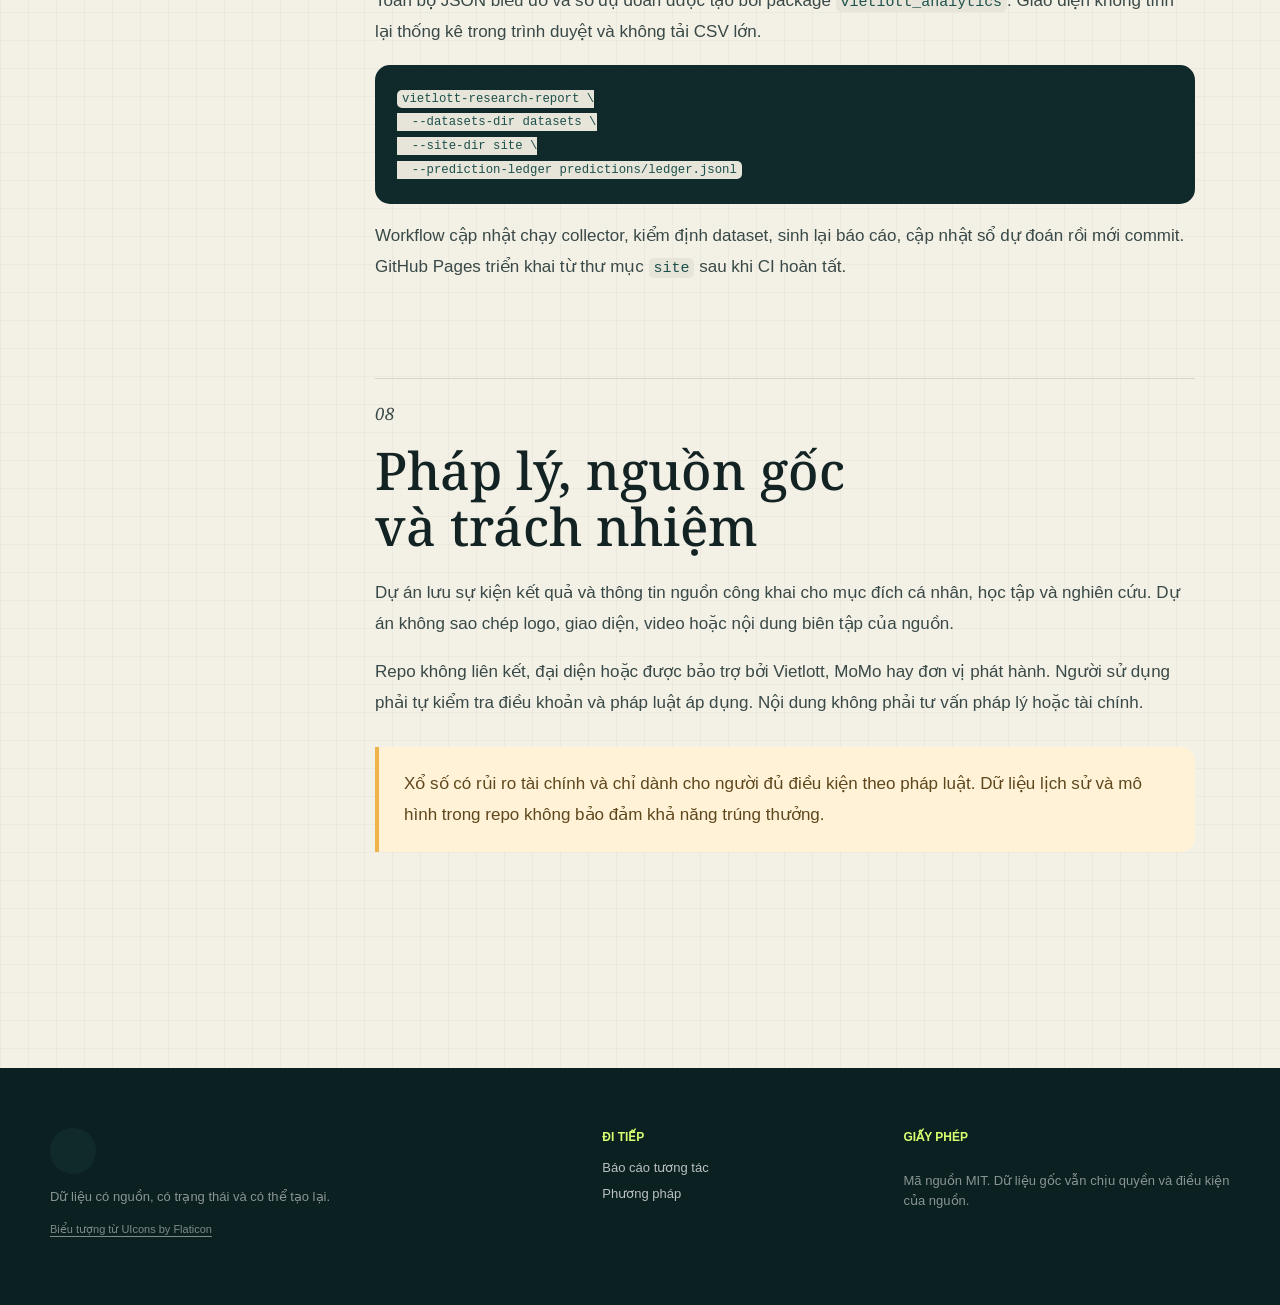
==== commit 7a849cf8: "Thêm phân rã audit theo hạng giải" ====
--- a/site/du-lieu.html
+++ b/site/du-lieu.html
@@ -11,8 +11,8 @@
   <link rel="preconnect" href="https://fonts.gstatic.com" crossorigin>
   <link rel="stylesheet" href="https://fonts.googleapis.com/css2?family=Noto+Serif:ital,wght@0,400;0,500;1,400;1,500&amp;display=swap">
   <link rel="stylesheet" href="https://cdn-uicons.flaticon.com/3.0.0/uicons-regular-rounded/css/uicons-regular-rounded.css">
-  <link rel="stylesheet" href="assets/styles.css?v=20260615-6">
-  <script src="assets/docs.js?v=20260614-2" defer></script>
+  <link rel="stylesheet" href="assets/styles.css?v=20260615-14">
+  <script src="assets/docs.js?v=20260615-1" defer></script>
 </head>
 <body>
   <a class="skip-link" href="#main">Bỏ qua điều hướng</a>
@@ -48,9 +48,11 @@
       <aside class="document-toc">
         <strong>Mục lục</strong>
         <a href="#bao-phu">Độ bao phủ</a>
+        <a href="#chat-luong-nguon">Chất lượng nguồn</a>
         <a href="#nguon">Nguồn dữ liệu</a>
         <a href="#schema">Schema</a>
         <a href="#tai">Tải và đọc</a>
+        <a href="#xuat-ai">Gói phân tích cho AI</a>
         <a href="#tai-lap">Tái lập báo cáo</a>
         <a href="#phap-ly">Pháp lý và trách nhiệm</a>
       </aside>
@@ -68,8 +70,25 @@
           </p>
         </section>
 
+        <section id="chat-luong-nguon">
+          <p class="article-index">02</p>
+          <h2>Chất lượng nguồn và mức đối chiếu</h2>
+          <p>
+            "Đã xác nhận" chỉ cho biết dòng được dùng trong phân tích. Nó không đồng nghĩa
+            Vietlott đã xác nhận trực tiếp. Bảng dưới tách riêng nguồn chính thức, bằng chứng
+            đối chiếu, độ phủ kết quả và độ phủ giải thưởng.
+          </p>
+          <div id="source-quality-table" class="table-wrap">
+            <p>Đang đọc báo cáo chất lượng nguồn...</p>
+          </div>
+          <p>
+            Các tỷ lệ thấp không tự chứng minh dữ liệu sai. Chúng cho biết mức bằng chứng
+            provenance còn hạn chế và nơi cần ưu tiên truy ngược hoặc đối chiếu thêm.
+          </p>
+        </section>
+
         <section id="nguon">
-          <p class="article-index">02</p>
+          <p class="article-index">03</p>
           <h2>Nguồn và thứ tự ưu tiên</h2>
           <ol class="source-order">
             <li><strong>Trang công khai chính thức Vietlott</strong><span>Kết quả, trang chi tiết, PDF và thông tin giải.</span></li>
@@ -101,7 +120,7 @@
         </section>
 
         <section id="schema">
-          <p class="article-index">03</p>
+          <p class="article-index">04</p>
           <h2>Schema kỳ quay</h2>
           <div class="code-block">
             <code>product, draw_id, draw_date, draw_status, result_json,<br>
@@ -122,7 +141,7 @@
         </section>
 
         <section id="tai">
-          <p class="article-index">04</p>
+          <p class="article-index">05</p>
           <h2>Tải và đọc dữ liệu</h2>
           <div class="download-grid">
             <a href="https://github.com/NhanAZ/vietlott-data-research/tree/main/datasets/draws">
@@ -132,7 +151,13 @@
               <span>CSV giải thưởng</span><strong>datasets/prizes</strong>
             </a>
             <a href="https://github.com/NhanAZ/vietlott-data-research/blob/main/datasets/metadata/dataset-summary.json">
-              <span>Manifest kiểm toán</span><strong>dataset-summary.json</strong>
+              <span>Tóm tắt số dòng</span><strong>dataset-summary.json</strong>
+            </a>
+            <a href="https://github.com/NhanAZ/vietlott-data-research/blob/main/datasets/metadata/quality-report.json">
+              <span>Kiểm toán chất lượng và provenance</span><strong>quality-report.json</strong>
+            </a>
+            <a href="https://github.com/NhanAZ/vietlott-data-research/blob/main/datasets/metadata/snapshot-manifest.json">
+              <span>Manifest hash của snapshot</span><strong>snapshot-manifest.json</strong>
             </a>
             <a href="https://github.com/NhanAZ/vietlott-data-research/blob/main/datasets/weather/daily.csv">
               <span>CSV nhiệt độ và độ ẩm</span><strong>datasets/weather/daily.csv</strong>
@@ -145,6 +170,15 @@
             </a>
             <a href="data/audit-log.jsonl">
               <span>Log kiểm định</span><strong>audit-log.jsonl</strong>
+            </a>
+            <a href="data/analysis-export.json">
+              <span>Toàn bộ dữ liệu phân tích trên web</span><strong>analysis-export.json</strong>
+            </a>
+            <a href="data/analysis-export.schema.json">
+              <span>JSON Schema của gói phân tích</span><strong>analysis-export.schema.json</strong>
+            </a>
+            <a href="data/snapshot-manifest.json">
+              <span>Danh mục tệp thô kèm SHA-256</span><strong>snapshot-manifest.json</strong>
             </a>
           </div>
           <p>Kết hợp các phân vùng thành hai CSV làm việc</p>
@@ -159,8 +193,52 @@
 sample = draws.loc[draws["draw_status"] == "confirmed"].copy()</code></pre>
         </section>
 
+        <section id="xuat-ai">
+          <p class="article-index">06</p>
+          <h2>Gói phân tích đầy đủ cho Data Analytics AI</h2>
+          <p>
+            Website là bản đọc nhanh. Tệp
+            <a href="data/analysis-export.json"><code>analysis-export.json</code></a>
+            là điểm vào dành cho phần mềm phân tích và AI. Tệp gom toàn bộ dữ liệu
+            dẫn xuất quan trọng đang dùng trên web vào một cấu trúc có từ điển trường,
+            mô tả phương pháp và cảnh báo diễn giải.
+          </p>
+          <div class="schema-grid">
+            <article><strong>8 báo cáo sản phẩm</strong><code>product_reports</code></article>
+            <article><strong>Backtest và công thức</strong><code>methodology.backtest</code></article>
+            <article><strong>Sổ dự đoán</strong><code>predictions</code></article>
+            <article><strong>Kiểm định và log</strong><code>audit_summary, audit_events</code></article>
+          </div>
+          <p>
+            Gói này không nhúng hàng trăm nghìn kỳ quay thô để tránh tạo một tệp quá
+            lớn. Trường <code>source_files</code> chỉ tới CSV kỳ quay, giải thưởng,
+            thời tiết và sổ dự đoán gốc. <code>raw_data_catalog</code> liệt kê từng tệp
+            dữ liệu thô cùng kích thước, số dòng và SHA-256. Gói được kiểm tra bằng
+            <a href="data/analysis-export.schema.json"><code>analysis-export.schema.json</code></a>.
+            AI nên đọc gói JSON trước để hiểu cấu trúc,
+            sau đó tải CSV khi cần tính lại ở cấp từng kỳ.
+          </p>
+          <pre><code>import json
+
+with open("analysis-export.json", encoding="utf-8") as handle:
+    research = json.load(handle)
+
+power = research["product_reports"]["power655"]
+backtest = power["backtest"]
+audit_rows = [
+    row for row in research["audit_events"]
+    if row["product"] == "power655"
+]</code></pre>
+          <p class="callout evidence">
+            <strong>Không giấu thuật toán trong tệp xuất</strong>
+            Phần <code>methodology</code> ghi quy tắc backtest và giới hạn hiện tại.
+            Mỗi báo cáo sản phẩm vẫn giữ nguyên tham số, p-value, q-value, kích thước
+            hiệu ứng, phân phối điểm và dữ liệu biểu đồ mà giao diện đã sử dụng.
+          </p>
+        </section>
+
         <section id="tai-lap">
-          <p class="article-index">05</p>
+          <p class="article-index">07</p>
           <h2>Tái lập website và báo cáo</h2>
           <p>
             Toàn bộ JSON biểu đồ và sổ dự đoán được tạo bởi package
@@ -179,7 +257,7 @@
         </section>
 
         <section id="phap-ly">
-          <p class="article-index">06</p>
+          <p class="article-index">08</p>
           <h2>Pháp lý, nguồn gốc và trách nhiệm</h2>
           <p>
             Dự án lưu sự kiện kết quả và thông tin nguồn công khai cho mục đích cá
--- a/site/assets/styles.css
+++ b/site/assets/styles.css
@@ -497,6 +497,31 @@
   color: rgb(255 255 255 / 76%);
 }
 
+.backtest-method-revision {
+  display: grid;
+  grid-column: 1 / -1;
+  grid-template-columns: minmax(220px, 0.8fr) minmax(0, 1.2fr);
+  gap: 20px;
+  align-items: center;
+  padding: 14px 16px;
+  border: 1px solid rgb(207 255 77 / 30%);
+  border-radius: 14px;
+  background: rgb(207 255 77 / 8%);
+}
+
+.stance-verdict .backtest-method-revision strong {
+  color: var(--acid);
+  font-size: 13px;
+  line-height: 1.35;
+  letter-spacing: 0;
+}
+
+.backtest-method-revision span {
+  color: rgb(255 255 255 / 72%);
+  font-size: 12px;
+  line-height: 1.5;
+}
+
 .backtest-overview-details {
   grid-column: 1 / -1;
   border-top: 1px solid rgb(255 255 255 / 16%);
@@ -865,6 +890,21 @@
   color: #9d3c2b;
 }
 
+.audit-status-pill.statistically_notable {
+  background: rgb(239 179 76 / 18%);
+  color: #8a5b12;
+}
+
+.audit-status-pill.practically_large {
+  background: rgb(83 189 184 / 18%);
+  color: #236d69;
+}
+
+.audit-status-pill.both {
+  background: rgb(237 118 95 / 18%);
+  color: #9d3c2b;
+}
+
 .audit-status-pill.skipped {
   background: #ebe3d2;
   color: #756751;
@@ -885,6 +925,21 @@
   border-left-color: var(--coral);
 }
 
+.audit-signal-card.statistically_notable,
+.audit-product-card.statistically_notable {
+  border-left-color: var(--amber);
+}
+
+.audit-signal-card.practically_large,
+.audit-product-card.practically_large {
+  border-left-color: var(--aqua);
+}
+
+.audit-signal-card.both,
+.audit-product-card.both {
+  border-left-color: var(--coral);
+}
+
 .audit-signal-card.pass,
 .audit-product-card.pass {
   border-left-color: #9ab7a5;
@@ -898,6 +953,40 @@
 .audit-signal-card p {
   margin: 8px 0 0;
   color: var(--ink-soft);
+}
+
+.threshold-sensitivity-grid {
+  display: grid;
+  grid-template-columns: repeat(4, minmax(0, 1fr));
+  gap: 8px;
+  margin: 14px 0 0;
+}
+
+.threshold-sensitivity-grid div {
+  padding: 10px;
+  border: 1px solid var(--line);
+  border-radius: 12px;
+  background: rgb(255 253 247 / 74%);
+}
+
+.threshold-sensitivity-grid dt {
+  color: #55716d;
+  font-size: 11px;
+  font-weight: 900;
+}
+
+.threshold-sensitivity-grid dd {
+  margin: 4px 0 0;
+  color: var(--forest);
+  font-size: 20px;
+  font-weight: 900;
+}
+
+.threshold-sensitivity-grid small {
+  display: block;
+  margin-top: 2px;
+  color: var(--ink-soft);
+  font-size: 11px;
 }
 
 .audit-log-products {
@@ -1139,7 +1228,7 @@
 
 .metric-grid {
   display: grid;
-  grid-template-columns: repeat(5, 1fr);
+  grid-template-columns: repeat(auto-fit, minmax(240px, 1fr));
   gap: 12px;
 }
 
@@ -1190,6 +1279,44 @@
 
 .panel-heading .panel-kicker {
   margin-bottom: 6px;
+}
+
+.product-evidence {
+  display: grid;
+  gap: 18px;
+  padding: 0;
+  overflow: hidden;
+}
+
+.product-evidence-heading {
+  display: grid;
+  grid-template-columns: 1fr minmax(300px, 0.75fr);
+  gap: 40px;
+  align-items: end;
+  padding: 28px 28px 0;
+}
+
+.product-evidence-heading h3 {
+  margin: 4px 0 0;
+  font-size: 28px;
+}
+
+.product-evidence-heading > p {
+  margin: 0;
+  color: var(--ink-soft);
+  font-size: 13px;
+  line-height: 1.65;
+}
+
+.evidence-primary {
+  padding: 28px;
+}
+
+.evidence-primary .panel-heading h4 {
+  margin: 0;
+  font-size: 25px;
+  line-height: 1.15;
+  text-wrap: balance;
 }
 
 .conclusion-panel {
@@ -1280,6 +1407,44 @@
     var(--paper);
 }
 
+.evidence-audit {
+  border-top: 1px solid var(--line);
+  background:
+    radial-gradient(circle at 0 0, rgb(217 255 112 / 10%), transparent 24%),
+    rgb(246 243 234 / 72%);
+}
+
+.evidence-audit > summary {
+  display: flex;
+  min-height: 94px;
+  gap: 24px;
+  align-items: center;
+  justify-content: space-between;
+  padding: 22px 28px;
+  cursor: pointer;
+}
+
+.evidence-audit > summary > div {
+  display: grid;
+  gap: 5px;
+}
+
+.evidence-audit > summary > div > span {
+  color: var(--ink-soft);
+  font-size: 10px;
+  font-weight: 850;
+  letter-spacing: 0.09em;
+  text-transform: uppercase;
+}
+
+.evidence-audit > summary strong {
+  font-size: 17px;
+}
+
+.evidence-audit-body {
+  padding: 0 28px 28px;
+}
+
 .audit-mini-grid {
   display: grid;
   grid-template-columns: repeat(5, 1fr);
@@ -1609,6 +1774,18 @@
   border-left-color: var(--coral);
 }
 
+.audit-test-row.statistically_notable {
+  border-left-color: var(--amber);
+}
+
+.audit-test-row.practically_large {
+  border-left-color: var(--aqua);
+}
+
+.audit-test-row.both {
+  border-left-color: var(--coral);
+}
+
 .audit-test-row.skipped {
   border-left-color: #b9b3a5;
 }
@@ -1659,6 +1836,203 @@
   font-weight: 900;
 }
 
+.position-residual-panel {
+  margin-top: 18px;
+  padding: 24px;
+  border: 1px solid var(--line);
+  border-radius: 22px;
+  background: rgb(255 253 247 / 72%);
+}
+
+.position-residual-heading {
+  display: flex;
+  gap: 30px;
+  align-items: end;
+  justify-content: space-between;
+}
+
+.position-residual-heading > div {
+  display: grid;
+  gap: 6px;
+}
+
+.position-residual-heading span {
+  color: var(--teal);
+  font-size: 11px;
+  font-weight: 850;
+  letter-spacing: 0.12em;
+  text-transform: uppercase;
+}
+
+.position-residual-heading strong {
+  font-size: 22px;
+}
+
+.position-residual-heading p {
+  max-width: 560px;
+  margin: 0;
+  color: var(--muted);
+  font-size: 12px;
+}
+
+.position-residual-scroll {
+  margin-top: 20px;
+  overflow-x: auto;
+}
+
+.position-residual-grid {
+  display: grid;
+  gap: 8px;
+  min-width: 720px;
+}
+
+.position-residual-row {
+  display: grid;
+  grid-template-columns: 72px repeat(10, minmax(52px, 1fr));
+  gap: 6px;
+  align-items: stretch;
+}
+
+.position-residual-row > span {
+  align-self: center;
+  color: var(--muted);
+  font-size: 11px;
+  font-weight: 800;
+}
+
+.position-residual-row > div {
+  display: grid;
+  gap: 3px;
+  min-height: 58px;
+  place-content: center;
+  border: 1px solid rgb(10 46 47 / 9%);
+  border-radius: 10px;
+  text-align: center;
+}
+
+.position-residual-row b {
+  font-size: 11px;
+}
+
+.position-residual-row strong {
+  font-size: 14px;
+}
+
+.position-residual-panel > small {
+  display: block;
+  margin-top: 14px;
+  color: var(--muted);
+}
+
+.position-tier-panel {
+  margin-top: 18px;
+  padding-top: 16px;
+  border-top: 1px solid rgb(10 46 47 / 10%);
+}
+
+.position-tier-heading {
+  display: grid;
+  grid-template-columns: minmax(0, 0.85fr) minmax(0, 1.15fr);
+  gap: 16px;
+  align-items: start;
+}
+
+.position-tier-heading span,
+.position-result-types span,
+.position-tier-grid span {
+  color: var(--muted);
+  font-size: 11px;
+  text-transform: uppercase;
+  letter-spacing: 0.08em;
+}
+
+.position-tier-heading strong {
+  display: block;
+  margin-top: 4px;
+  font-size: 18px;
+}
+
+.position-tier-heading p {
+  margin: 0;
+  color: var(--ink-soft);
+  font-size: 12px;
+  line-height: 1.6;
+}
+
+.position-result-types,
+.position-tier-grid {
+  display: grid;
+  gap: 10px;
+  margin-top: 12px;
+}
+
+.position-result-types {
+  grid-template-columns: repeat(2, minmax(0, 1fr));
+}
+
+.position-result-types article,
+.position-tier-grid article {
+  padding: 12px;
+  border-radius: 12px;
+  background: #ffffff;
+}
+
+.position-result-types article {
+  border-left: 4px solid #b9c8c0;
+}
+
+.position-result-types article.excluded {
+  border-left-color: #b7944f;
+  background: #fbf6ea;
+}
+
+.position-result-types strong,
+.position-tier-grid strong {
+  display: block;
+  margin-top: 6px;
+  font-size: 18px;
+}
+
+.position-result-types small {
+  display: block;
+  margin-top: 6px;
+  color: var(--ink-soft);
+  line-height: 1.5;
+}
+
+.position-tier-grid {
+  grid-template-columns: repeat(2, minmax(0, 1fr));
+}
+
+.position-tier-grid dl {
+  display: grid;
+  grid-template-columns: repeat(2, minmax(0, 1fr));
+  gap: 8px;
+  margin: 10px 0 0;
+}
+
+.position-tier-grid dl div {
+  min-height: 56px;
+  padding: 8px;
+  border-radius: 10px;
+  background: #f5f1e8;
+}
+
+.position-tier-grid dt,
+.position-tier-grid dd {
+  margin: 0;
+}
+
+.position-tier-grid dt {
+  color: var(--muted);
+  font-size: 11px;
+}
+
+.position-tier-grid dd {
+  margin-top: 4px;
+  font-weight: 800;
+}
+
 .audit-family-list {
   display: grid;
   grid-template-columns: repeat(2, 1fr);
@@ -1680,6 +2054,110 @@
 .audit-family-list span {
   margin-top: 4px;
   color: var(--ink-soft);
+}
+
+.audit-dependency-panel {
+  margin-top: 16px;
+  padding: 14px;
+  border: 1px solid rgb(10 46 47 / 10%);
+  border-radius: 14px;
+  background: #fbfaf6;
+}
+
+.audit-dependency-heading {
+  display: grid;
+  grid-template-columns: minmax(0, 0.8fr) minmax(0, 1.2fr);
+  gap: 16px;
+  align-items: start;
+}
+
+.audit-dependency-heading span,
+.audit-dependency-grid span,
+.audit-dependency-pairs span,
+.audit-dependency-pairs small {
+  color: var(--muted);
+  font-size: 11px;
+  text-transform: uppercase;
+  letter-spacing: 0.08em;
+}
+
+.audit-dependency-heading strong {
+  display: block;
+  margin-top: 4px;
+  font-size: 18px;
+}
+
+.audit-dependency-heading p {
+  margin: 0;
+  color: var(--ink-soft);
+  font-size: 12px;
+  line-height: 1.6;
+}
+
+.audit-dependency-grid {
+  display: grid;
+  grid-template-columns: repeat(3, minmax(0, 1fr));
+  gap: 8px;
+  margin-top: 12px;
+}
+
+.audit-dependency-grid article {
+  min-height: 72px;
+  padding: 10px;
+  border-radius: 12px;
+  background: #f1ede2;
+}
+
+.audit-dependency-grid strong {
+  display: block;
+  margin-top: 6px;
+  font-size: 22px;
+}
+
+.audit-dependency-grid .high {
+  background: #f7dfd6;
+}
+
+.audit-dependency-grid .medium {
+  background: #efe6d1;
+}
+
+.audit-dependency-grid .low {
+  background: #e5eee7;
+}
+
+.audit-dependency-pairs {
+  display: grid;
+  gap: 8px;
+  margin-top: 12px;
+}
+
+.audit-dependency-pairs article {
+  display: grid;
+  gap: 5px;
+  padding: 10px;
+  border-left: 4px solid #a9b8b1;
+  border-radius: 12px;
+  background: #ffffff;
+}
+
+.audit-dependency-pairs article.high {
+  border-left-color: #ba624a;
+}
+
+.audit-dependency-pairs article.medium {
+  border-left-color: #b7944f;
+}
+
+.audit-dependency-pairs strong {
+  font-size: 13px;
+}
+
+.audit-dependency-pairs p {
+  margin: 0;
+  color: var(--ink-soft);
+  font-size: 12px;
+  line-height: 1.5;
 }
 
 .method-note {
@@ -2072,6 +2550,71 @@
   font-weight: 900;
   letter-spacing: 0.08em;
   text-transform: uppercase;
+}
+
+.backtest-method-details {
+  margin-top: 14px;
+  border: 1px solid var(--line);
+  border-radius: 16px;
+  background: rgb(255 253 247 / 72%);
+}
+
+.backtest-method-details summary {
+  display: flex;
+  align-items: center;
+  justify-content: space-between;
+  gap: 18px;
+  padding: 15px 16px;
+  cursor: pointer;
+  color: #174b47;
+  font-weight: 850;
+}
+
+.backtest-method-details summary small {
+  color: #74817e;
+  font-size: 11px;
+  font-weight: 650;
+  text-align: right;
+}
+
+.backtest-method-body {
+  padding: 0 16px 16px;
+  border-top: 1px solid var(--line);
+}
+
+.backtest-method-body ol {
+  display: grid;
+  gap: 8px;
+  margin: 14px 0;
+  padding-left: 22px;
+}
+
+.backtest-method-body li {
+  padding-left: 4px;
+  color: #64716f;
+  font-size: 12px;
+  line-height: 1.55;
+}
+
+.backtest-method-body li strong,
+.backtest-method-body li span {
+  display: block;
+}
+
+.backtest-method-body li strong {
+  color: #173f3c;
+}
+
+.backtest-method-body p {
+  margin: 0;
+  color: #64716f;
+  font-size: 12px;
+  line-height: 1.6;
+}
+
+.backtest-method-body a {
+  color: #174b47;
+  font-weight: 800;
 }
 
 .technical-details {
@@ -2236,6 +2779,13 @@
   margin-left: auto;
   color: rgb(255 255 255 / 52%);
   font-size: 11px;
+}
+
+.prediction-ledger-integrity {
+  margin: -10px 0 20px;
+  color: rgb(255 255 255 / 48%);
+  font: 11px/1.5 ui-monospace, Consolas, monospace;
+  overflow-wrap: anywhere;
 }
 
 .prediction-grid {
@@ -2854,6 +3404,7 @@
   .metric-grid,
   .audit-summary-grid,
   .audit-mini-grid,
+  .threshold-sensitivity-grid,
   .method-steps {
     grid-template-columns: repeat(2, 1fr);
   }
@@ -2861,6 +3412,8 @@
   .audit-conclusion-card,
   .audit-log-lead,
   .audit-log-products,
+  .audit-dependency-heading,
+  .position-tier-heading,
   .audit-test-row {
     grid-template-columns: 1fr;
   }
@@ -2945,11 +3498,16 @@
 
   .data-ribbon-inner,
   .metric-grid,
-  .audit-summary-grid,
-  .audit-mini-grid,
-  .audit-family-list,
-  .audit-log-lead,
-  .audit-log-products,
+    .audit-summary-grid,
+    .audit-mini-grid,
+    .audit-family-list,
+    .audit-dependency-heading,
+    .audit-dependency-grid,
+    .position-result-types,
+    .position-tier-grid,
+    .audit-log-lead,
+    .audit-log-products,
+  .threshold-sensitivity-grid,
   .two-column,
   .recent-draws,
   .method-steps,
@@ -2989,6 +3547,10 @@
     grid-template-columns: 1fr;
   }
 
+  .position-tier-grid dl {
+    grid-template-columns: 1fr;
+  }
+
   .project-stance {
     padding-top: 0;
   }
@@ -2996,6 +3558,21 @@
   .stance-verdict {
     grid-template-columns: 1fr;
     gap: 8px;
+  }
+
+  .backtest-method-revision {
+    grid-template-columns: 1fr;
+    gap: 6px;
+  }
+
+  .product-evidence-heading {
+    grid-template-columns: 1fr;
+    gap: 12px;
+  }
+
+  .evidence-audit > summary {
+    align-items: flex-start;
+    flex-direction: column;
   }
 
   .backtest-overview-details summary {
@@ -3090,13 +3667,24 @@
     grid-template-columns: 1fr;
   }
 
+  .backtest-method-details summary {
+    align-items: flex-start;
+    flex-direction: column;
+    gap: 4px;
+  }
+
+  .backtest-method-details summary small {
+    text-align: left;
+  }
+
   .backtest-vs {
     text-align: center;
   }
 
   .prediction-warning,
   .prediction-toolbar,
-  .prediction-results-heading {
+  .prediction-results-heading,
+  .position-residual-heading {
     align-items: stretch;
     flex-direction: column;
   }
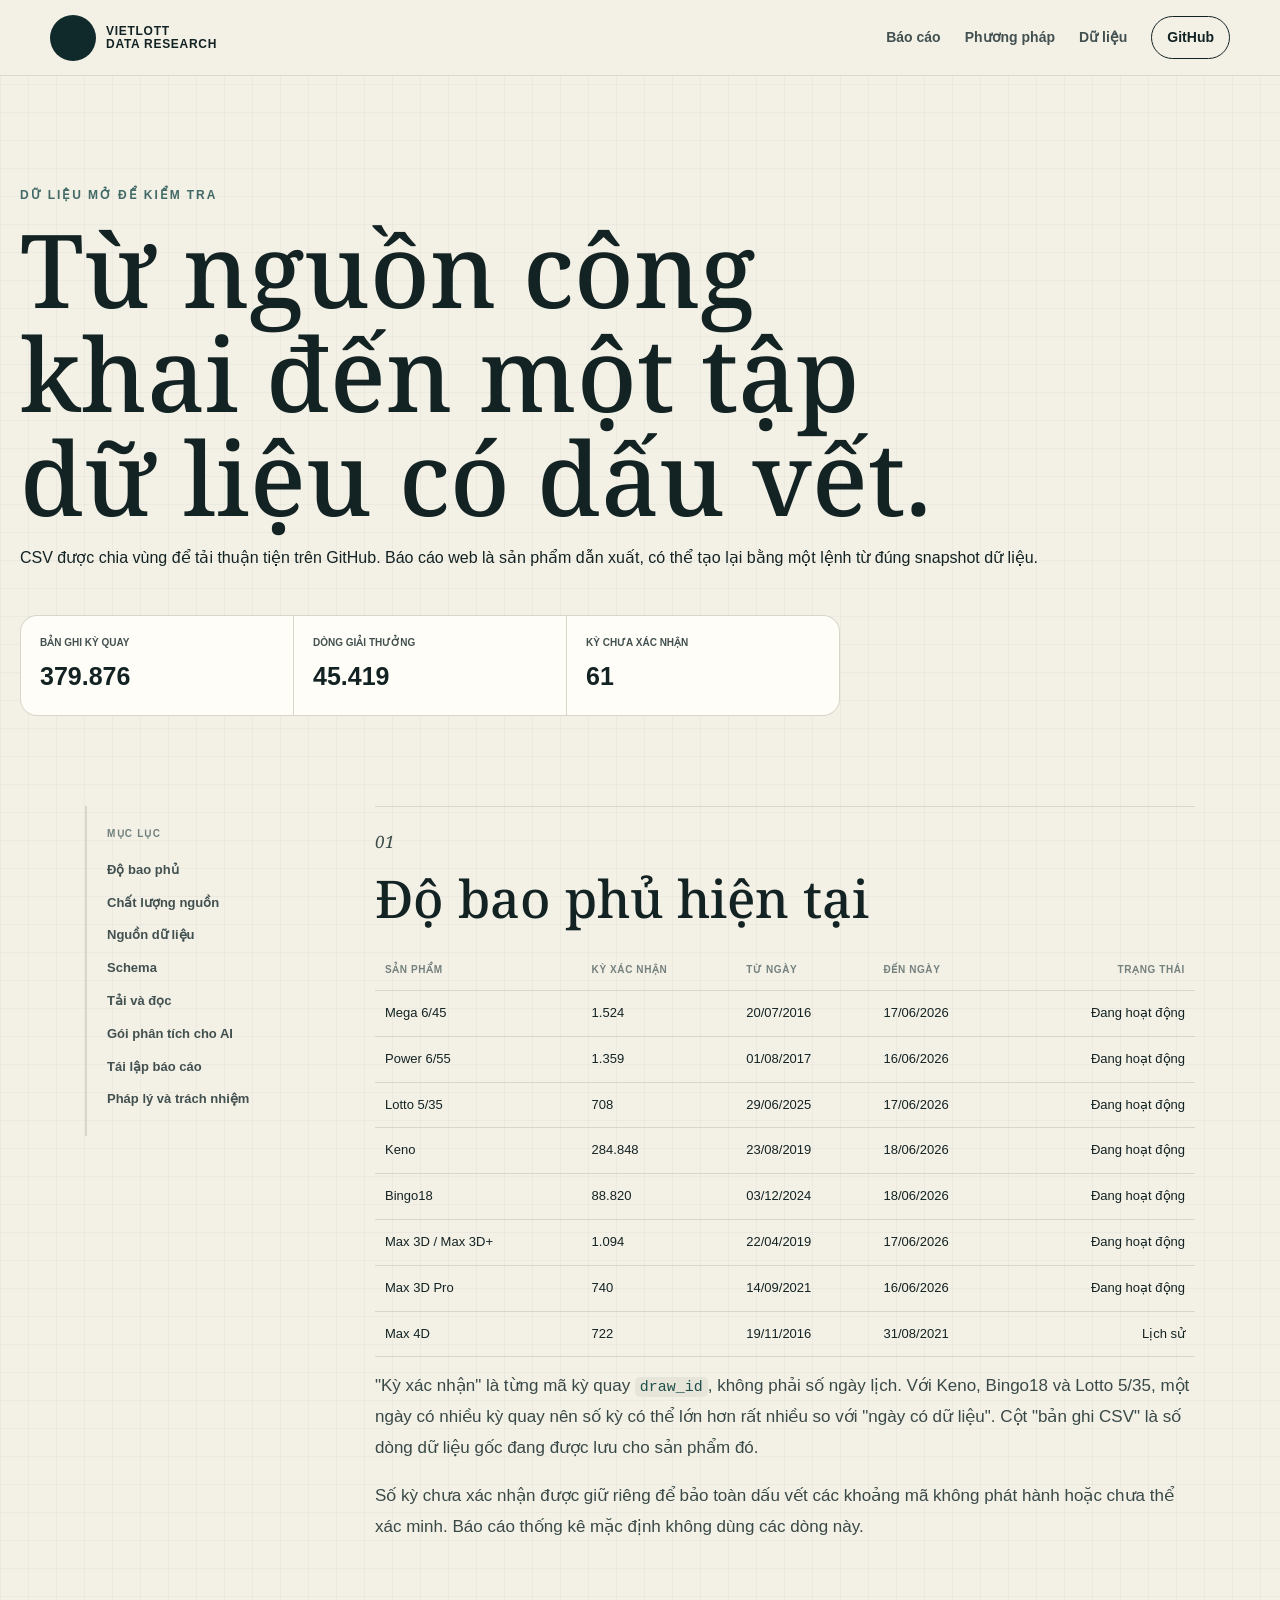
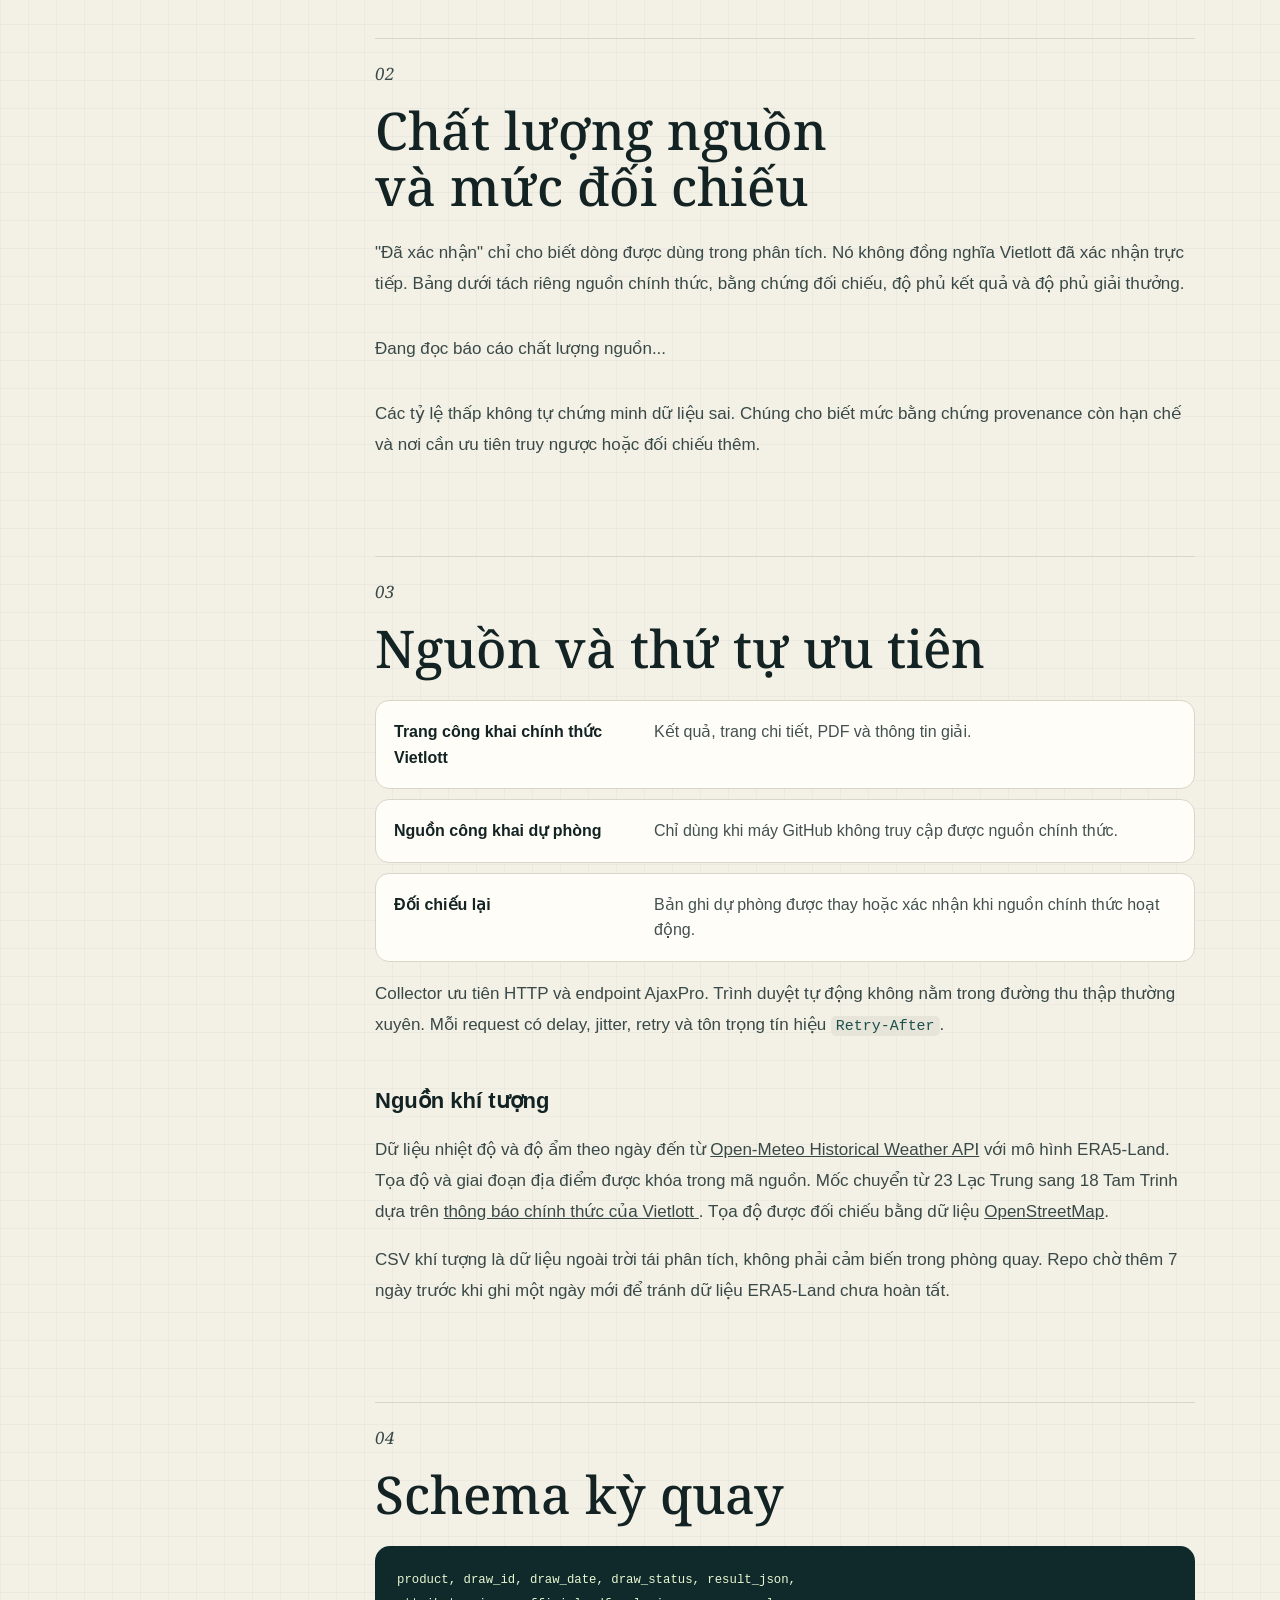
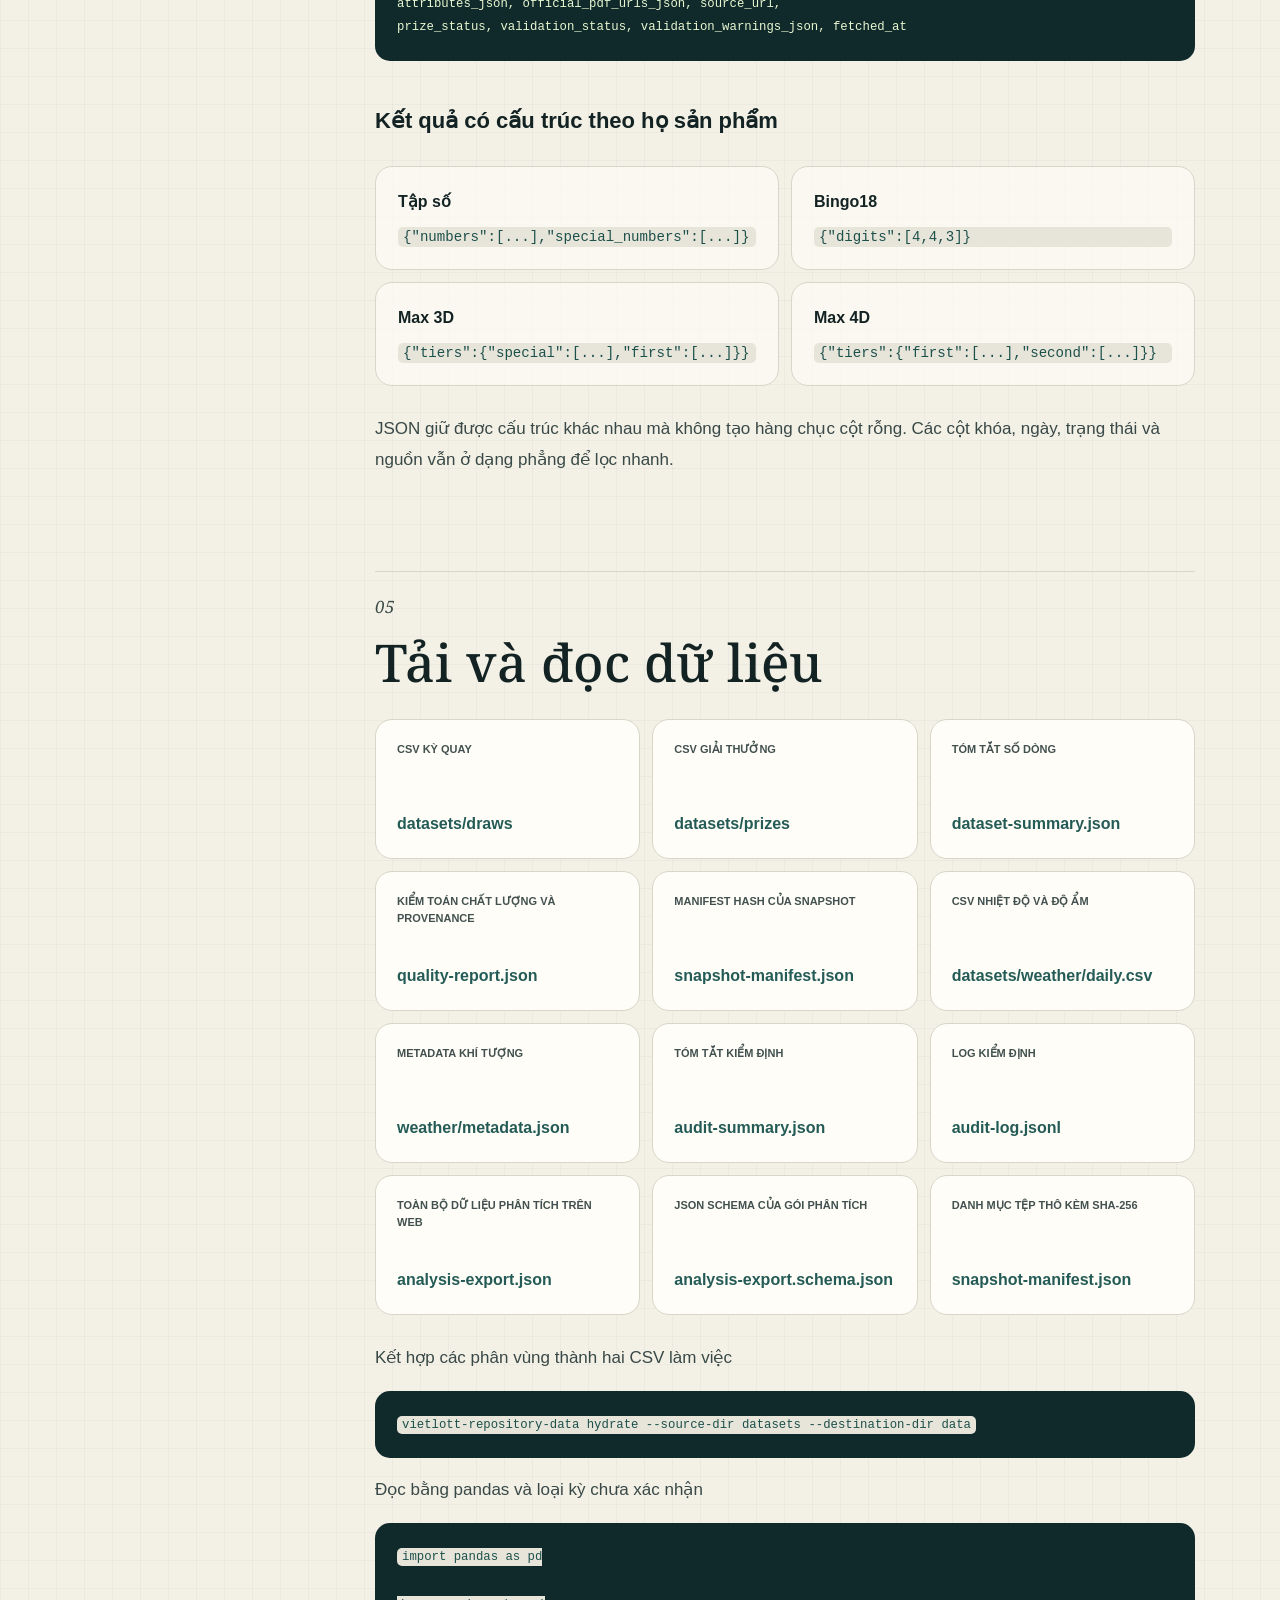
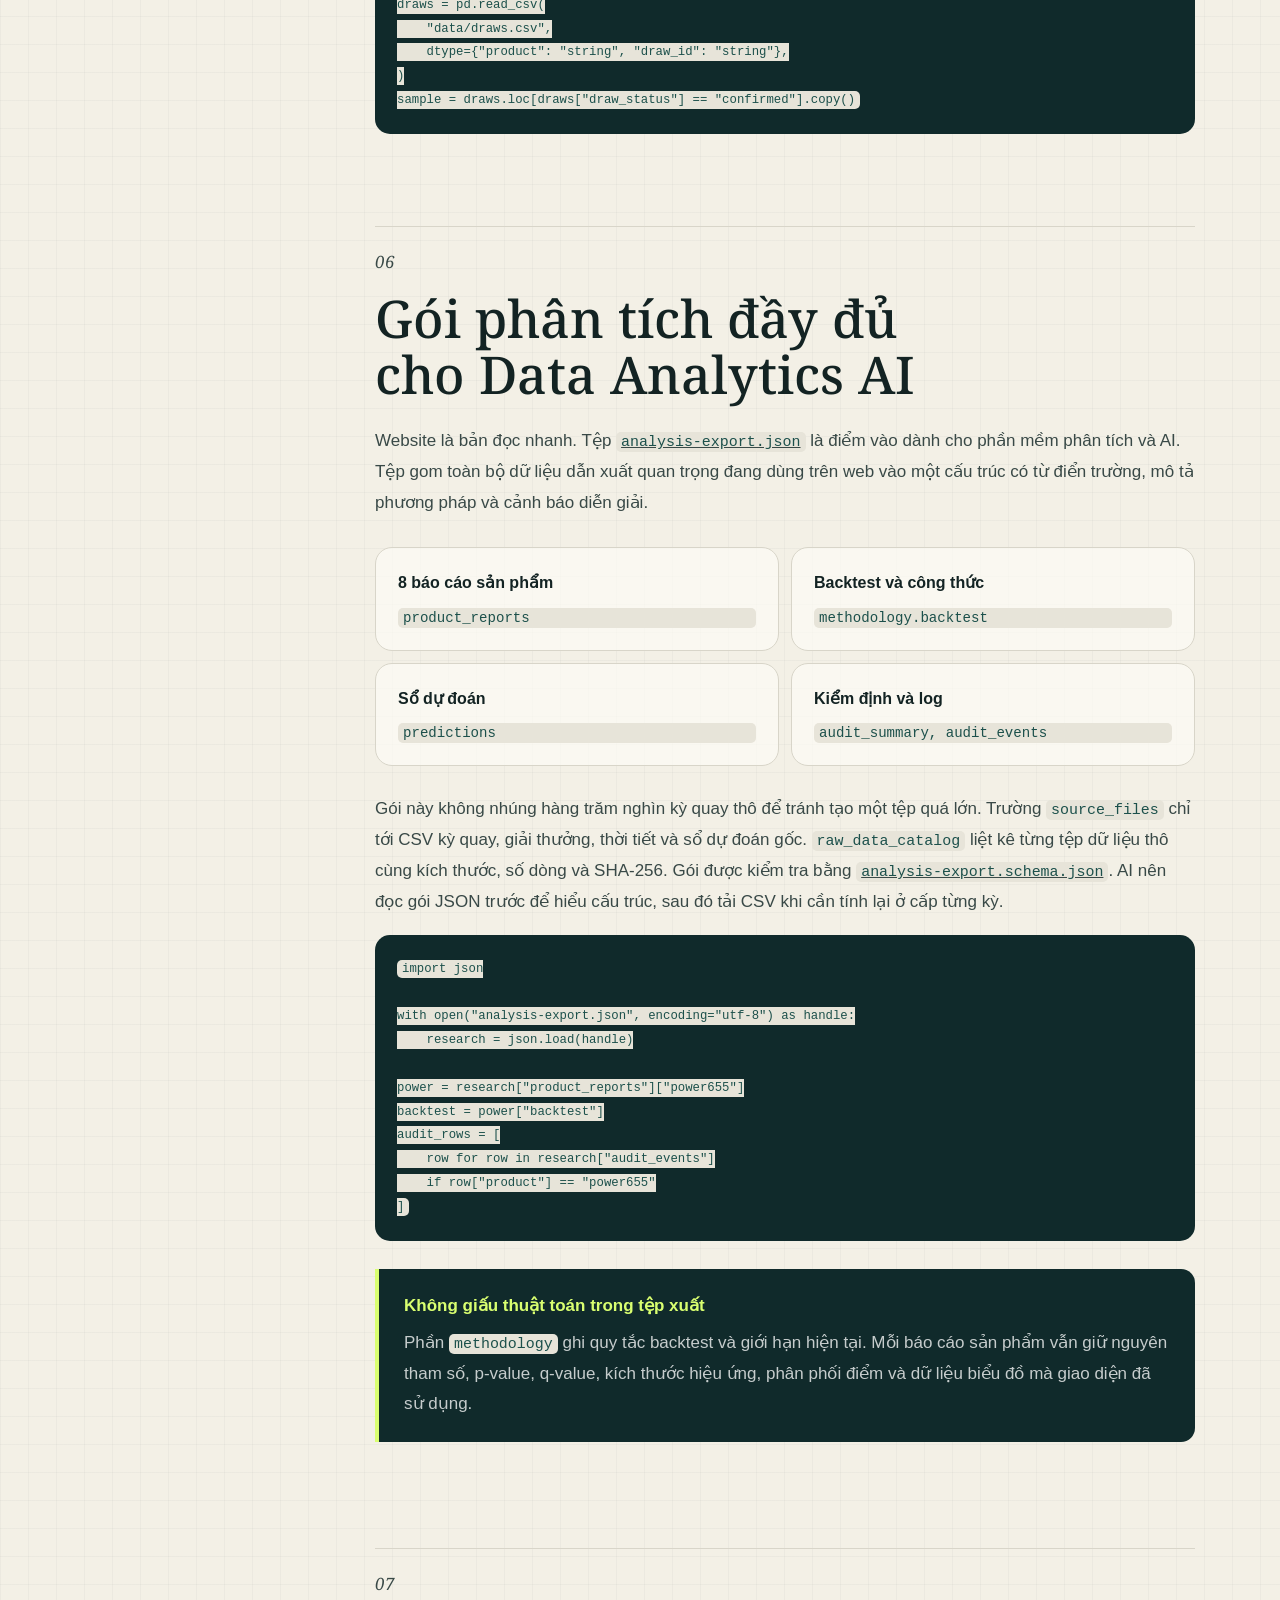
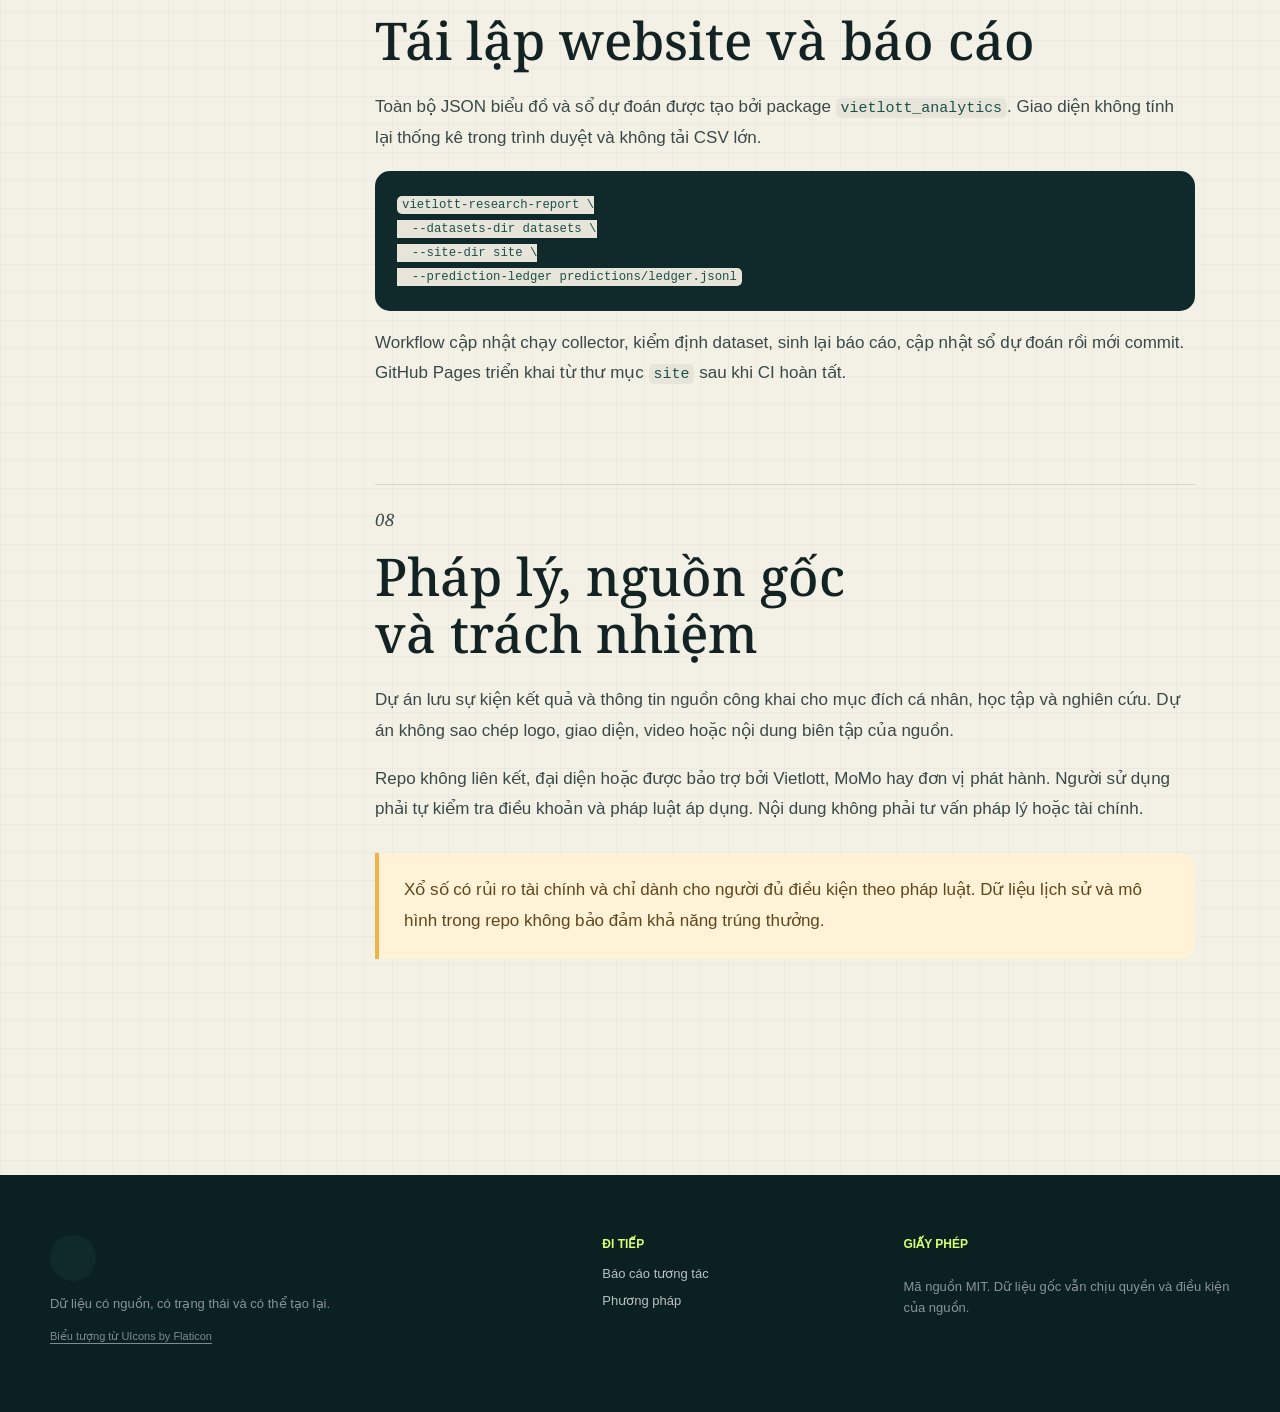
==== commit f5e2ef12: "Thêm block bootstrap cho fairness audit" ====
--- a/site/du-lieu.html
+++ b/site/du-lieu.html
@@ -11,8 +11,8 @@
   <link rel="preconnect" href="https://fonts.gstatic.com" crossorigin>
   <link rel="stylesheet" href="https://fonts.googleapis.com/css2?family=Noto+Serif:ital,wght@0,400;0,500;1,400;1,500&amp;display=swap">
   <link rel="stylesheet" href="https://cdn-uicons.flaticon.com/3.0.0/uicons-regular-rounded/css/uicons-regular-rounded.css">
-  <link rel="stylesheet" href="assets/styles.css?v=20260615-14">
-  <script src="assets/docs.js?v=20260615-1" defer></script>
+  <link rel="stylesheet" href="assets/styles.css?v=20260618-5">
+  <script src="assets/docs.js?v=20260618-2" defer></script>
 </head>
 <body>
   <a class="skip-link" href="#main">Bỏ qua điều hướng</a>
@@ -64,6 +64,12 @@
           <div id="coverage-table" class="table-wrap">
             <p>Đang đọc manifest dữ liệu...</p>
           </div>
+          <p class="table-note">
+            "Kỳ xác nhận" là từng mã kỳ quay <code>draw_id</code>, không phải số ngày lịch.
+            Với Keno, Bingo18 và Lotto 5/35, một ngày có nhiều kỳ quay nên số kỳ có thể lớn
+            hơn rất nhiều so với "ngày có dữ liệu". Cột "bản ghi CSV" là số dòng dữ liệu gốc
+            đang được lưu cho sản phẩm đó.
+          </p>
           <p>
             Số kỳ chưa xác nhận được giữ riêng để bảo toàn dấu vết các khoảng mã không
             phát hành hoặc chưa thể xác minh. Báo cáo thống kê mặc định không dùng các dòng này.
--- a/site/assets/styles.css
+++ b/site/assets/styles.css
@@ -1408,6 +1408,7 @@
 }
 
 .evidence-audit {
+  min-width: 0;
   border-top: 1px solid var(--line);
   background:
     radial-gradient(circle at 0 0, rgb(217 255 112 / 10%), transparent 24%),
@@ -1442,6 +1443,7 @@
 }
 
 .evidence-audit-body {
+  min-width: 0;
   padding: 0 28px 28px;
 }
 
@@ -1539,6 +1541,10 @@
   padding: 12px;
 }
 
+.audit-test-list {
+  min-width: 0;
+}
+
 .audit-stat-guide {
   padding: 16px;
   border: 1px solid #bdd0c9;
@@ -1811,6 +1817,10 @@
   font-size: 13px;
 }
 
+.audit-test-metrics {
+  min-width: 0;
+}
+
 .audit-test-row dl {
   display: grid;
   grid-template-columns: repeat(2, 1fr);
@@ -1836,8 +1846,38 @@
   font-weight: 900;
 }
 
+.audit-permutation-note,
+.audit-bootstrap-note {
+  display: grid;
+  gap: 4px;
+  margin-top: 10px !important;
+  padding: 10px 12px;
+  border: 1px solid #c9d4cd;
+  border-radius: 12px;
+  background: #f7f5ec;
+}
+
+.audit-permutation-note strong,
+.audit-bootstrap-note strong {
+  margin: 0;
+  color: var(--ink);
+  font-size: 13px;
+}
+
+.audit-permutation-note span,
+.audit-bootstrap-note span {
+  color: var(--ink-soft);
+  font-size: 11px;
+  font-weight: 750;
+  letter-spacing: 0;
+  line-height: 1.45;
+  text-transform: none;
+}
+
 .position-residual-panel {
+  min-width: 0;
   margin-top: 18px;
+  overflow: visible;
   padding: 24px;
   border: 1px solid var(--line);
   border-radius: 22px;
@@ -1876,6 +1916,7 @@
 }
 
 .position-residual-scroll {
+  max-width: 100%;
   margin-top: 20px;
   overflow-x: auto;
 }
@@ -2031,6 +2072,272 @@
 .position-tier-grid dd {
   margin-top: 4px;
   font-weight: 800;
+}
+
+.position-period-panel {
+  margin-top: 18px;
+  padding-top: 16px;
+  border-top: 1px solid rgb(10 46 47 / 10%);
+}
+
+.position-period-heading {
+  display: grid;
+  grid-template-columns: minmax(0, 0.85fr) minmax(0, 1.15fr);
+  gap: 16px;
+  align-items: start;
+}
+
+.position-period-heading span,
+.position-period-grid header span {
+  color: var(--muted);
+  font-size: 11px;
+  text-transform: uppercase;
+  letter-spacing: 0.08em;
+}
+
+.position-period-heading strong {
+  display: block;
+  margin-top: 4px;
+  font-size: 18px;
+}
+
+.position-period-heading p {
+  margin: 0;
+  color: var(--ink-soft);
+  font-size: 12px;
+  line-height: 1.6;
+}
+
+.position-period-grid {
+  display: grid;
+  grid-template-columns: repeat(3, minmax(0, 1fr));
+  gap: 10px;
+  margin-top: 12px;
+}
+
+.position-period-grid article {
+  min-width: 0;
+  padding: 12px;
+  border-radius: 12px;
+  background: #ffffff;
+}
+
+.position-period-grid header {
+  display: grid;
+  gap: 4px;
+}
+
+.position-period-grid header strong {
+  color: var(--forest);
+  font-size: 15px;
+}
+
+.position-period-grid header small {
+  color: var(--muted);
+  font-size: 11px;
+  font-weight: 750;
+}
+
+.position-period-grid dl {
+  display: grid;
+  grid-template-columns: repeat(2, minmax(0, 1fr));
+  gap: 8px;
+  margin: 10px 0 0;
+}
+
+.position-period-grid dl div {
+  min-height: 56px;
+  padding: 8px;
+  border-radius: 10px;
+  background: #f5f1e8;
+}
+
+.position-period-grid dt,
+.position-period-grid dd {
+  margin: 0;
+}
+
+.position-period-grid dt {
+  color: var(--muted);
+  font-size: 11px;
+}
+
+.position-period-grid dd {
+  margin-top: 4px;
+  font-weight: 800;
+}
+
+.position-period-residuals {
+  display: flex;
+  flex-wrap: wrap;
+  gap: 6px;
+  margin-top: 10px;
+}
+
+.position-period-residuals span {
+  display: inline-flex;
+  gap: 5px;
+  align-items: center;
+  padding: 6px 8px;
+  border-radius: 999px;
+  background: #ecf1e8;
+  color: #426a66;
+  font-size: 11px;
+  font-weight: 800;
+}
+
+.position-period-residuals b {
+  color: var(--forest);
+}
+
+.position-source-panel {
+  margin-top: 18px;
+  padding-top: 16px;
+  border-top: 1px solid rgb(10 46 47 / 10%);
+}
+
+.position-source-heading {
+  display: grid;
+  grid-template-columns: minmax(0, 0.85fr) minmax(0, 1.15fr);
+  gap: 16px;
+  align-items: start;
+}
+
+.position-source-heading span,
+.position-source-grid header span {
+  color: var(--muted);
+  font-size: 11px;
+  text-transform: uppercase;
+  letter-spacing: 0.08em;
+}
+
+.position-source-heading strong {
+  display: block;
+  margin-top: 4px;
+  font-size: 18px;
+}
+
+.position-source-heading p {
+  margin: 0;
+  color: var(--ink-soft);
+  font-size: 12px;
+  line-height: 1.6;
+}
+
+.position-source-status {
+  display: flex;
+  flex-wrap: wrap;
+  gap: 8px;
+  align-items: center;
+  margin-top: 12px;
+}
+
+.position-source-status span,
+.position-source-status strong {
+  padding: 7px 10px;
+  border-radius: 999px;
+  background: #ecf1e8;
+  color: #315c57;
+  font-size: 11px;
+  font-weight: 850;
+}
+
+.position-source-grid {
+  display: grid;
+  grid-template-columns: repeat(2, minmax(0, 1fr));
+  gap: 10px;
+  margin-top: 12px;
+}
+
+.position-source-grid article {
+  min-width: 0;
+  padding: 12px;
+  border-left: 4px solid #9ab7a5;
+  border-radius: 12px;
+  background: #ffffff;
+}
+
+.position-source-grid article.too_small {
+  border-left-color: #b7944f;
+  background: #fbf6ea;
+}
+
+.position-source-grid header {
+  display: grid;
+  gap: 4px;
+}
+
+.position-source-grid header strong {
+  color: var(--forest);
+  font-size: 16px;
+}
+
+.position-source-grid header small {
+  color: var(--muted);
+  font-size: 11px;
+  font-weight: 750;
+  overflow-wrap: anywhere;
+}
+
+.position-source-grid dl {
+  display: grid;
+  grid-template-columns: repeat(2, minmax(0, 1fr));
+  gap: 8px;
+  margin: 10px 0 0;
+}
+
+.position-source-grid dl div {
+  min-height: 56px;
+  padding: 8px;
+  border-radius: 10px;
+  background: #f5f1e8;
+}
+
+.position-source-grid dt,
+.position-source-grid dd {
+  margin: 0;
+}
+
+.position-source-grid dt {
+  color: var(--muted);
+  font-size: 11px;
+}
+
+.position-source-grid dd {
+  margin-top: 4px;
+  font-weight: 800;
+}
+
+.position-source-grid p {
+  margin: 10px 0 0;
+  color: var(--ink-soft);
+  font-size: 12px;
+  line-height: 1.5;
+}
+
+.position-source-residuals {
+  display: flex;
+  flex-wrap: wrap;
+  gap: 6px;
+  margin-top: 10px;
+}
+
+.position-source-residuals span {
+  display: inline-flex;
+  gap: 5px;
+  align-items: center;
+  max-width: 100%;
+  padding: 6px 8px;
+  border-radius: 999px;
+  background: #ecf1e8;
+  color: #426a66;
+  font-size: 11px;
+  font-weight: 800;
+  overflow-wrap: anywhere;
+}
+
+.position-source-residuals b {
+  color: var(--forest);
 }
 
 .audit-family-list {
@@ -2170,6 +2477,14 @@
   display: grid;
   grid-template-columns: repeat(2, minmax(0, 1fr));
   gap: 18px;
+}
+
+.backtest-prize-grid {
+  grid-template-columns: 1fr;
+}
+
+.backtest-prize-grid .prize-report {
+  grid-template-columns: repeat(4, minmax(0, 1fr));
 }
 
 .number-map-layout {
@@ -2454,6 +2769,13 @@
 
 .table-wrap {
   overflow-x: auto;
+}
+
+.table-note {
+  margin: 14px 0 0;
+  color: var(--ink-soft);
+  font-size: 14px;
+  line-height: 1.75;
 }
 
 .data-table {
@@ -2890,17 +3212,37 @@
 
 .prediction-product-metrics {
   display: grid;
-  grid-template-columns: repeat(6, 1fr);
+  grid-template-columns: repeat(auto-fit, minmax(135px, 1fr));
   gap: 1px;
   overflow: hidden;
   border-radius: 16px;
   background: rgb(255 255 255 / 12%);
 }
 
-.prediction-product-metrics > div {
+.prediction-product-metric {
   min-width: 0;
   padding: 16px;
+  border: 0;
   background: #173635;
+  color: inherit;
+  cursor: pointer;
+  font: inherit;
+  text-align: left;
+}
+
+.prediction-product-metric.static {
+  cursor: default;
+}
+
+.prediction-product-metric.static strong {
+  color: var(--paper);
+}
+
+button.prediction-product-metric:hover,
+button.prediction-product-metric:focus-visible {
+  background: #1c4240;
+  outline: 2px solid rgb(212 255 91 / 54%);
+  outline-offset: -2px;
 }
 
 .prediction-product-metrics span,
@@ -2955,17 +3297,62 @@
   margin-top: 22px;
 }
 
+.prediction-latest-panel {
+  overflow: hidden;
+  border: 1px solid rgb(255 255 255 / 12%);
+  border-radius: 16px;
+  background: rgb(255 255 255 / 5%);
+}
+
 .prediction-comparison-heading {
   display: flex;
+  min-height: 58px;
+  gap: 12px;
   align-items: center;
   justify-content: space-between;
+  padding: 14px 17px;
   color: rgb(255 255 255 / 52%);
+  cursor: pointer;
   font-size: 11px;
+  list-style: none;
   text-transform: uppercase;
 }
 
+.prediction-comparison-heading::-webkit-details-marker {
+  display: none;
+}
+
 .prediction-comparison-heading strong {
+  margin-left: auto;
   color: var(--paper);
+}
+
+.prediction-comparison-heading::after {
+  content: "+";
+  display: grid;
+  width: 24px;
+  height: 24px;
+  flex: 0 0 auto;
+  place-items: center;
+  border: 1px solid rgb(255 255 255 / 15%);
+  border-radius: 999px;
+  color: var(--acid);
+  font-size: 14px;
+  font-weight: 900;
+}
+
+.prediction-latest-panel[open] .prediction-comparison-heading::after {
+  content: "-";
+}
+
+.prediction-latest-list {
+  display: grid;
+  gap: 10px;
+  padding: 0 14px 14px;
+}
+
+.prediction-latest-panel:not([open]) > .prediction-latest-list {
+  display: none;
 }
 
 .prediction-evaluation {
@@ -2986,6 +3373,10 @@
 
 .prediction-evaluation.status-wrong {
   border-left-color: #71827f;
+}
+
+.prediction-evaluation.status-pending {
+  border-left-color: #9cb0ad;
 }
 
 .prediction-evaluation > header,
@@ -3026,6 +3417,11 @@
   color: rgb(255 255 255 / 65%);
 }
 
+.prediction-status.status-pending {
+  background: rgb(255 255 255 / 14%);
+  color: var(--paper);
+}
+
 .prediction-versus {
   display: grid;
   grid-template-columns: minmax(0, 1fr) auto minmax(0, 1fr);
@@ -3095,6 +3491,16 @@
 .evaluation-sequence span.matched {
   background: var(--acid);
   color: var(--forest);
+}
+
+.prediction-pending-result {
+  min-height: 44px;
+  padding: 12px 13px;
+  border: 1px dashed rgb(255 255 255 / 18%);
+  border-radius: 11px;
+  color: rgb(255 255 255 / 58%);
+  font-size: 12px;
+  line-height: 1.5;
 }
 
 .prediction-evaluation > footer {
@@ -3156,36 +3562,73 @@
 
 .archive-summary {
   display: grid;
-  grid-template-columns: repeat(4, 1fr);
+  gap: 18px;
+  margin-top: 26px;
+  padding: 24px;
+  overflow: visible;
+  border: 1px solid rgb(255 255 255 / 14%);
+  border-radius: 22px;
+  background: rgb(3 25 26 / 42%);
+}
+
+.archive-summary .archive-summary-heading {
+  min-height: auto;
+  padding: 0;
+  background: transparent;
+}
+
+.archive-summary-groups {
+  display: grid;
+  gap: 14px;
+  background: transparent;
+}
+
+.archive-metric-grid {
+  display: grid;
   gap: 1px;
-  margin-top: 18px;
   overflow: hidden;
   border-radius: 16px;
   background: rgb(255 255 255 / 12%);
 }
 
-.archive-summary > * {
-  min-height: 105px;
-  padding: 19px;
+.archive-overview-grid {
+  grid-template-columns: repeat(7, minmax(0, 1fr));
+}
+
+.archive-metric {
+  min-width: 0;
+  min-height: 108px;
+  padding: 16px;
+  border: 0;
   background: #173635;
-}
-
-.archive-summary .archive-summary-heading {
-  min-height: auto;
-  grid-column: 1 / -1;
-  padding: 18px 20px;
-  background: #123130;
+  color: inherit;
+  cursor: pointer;
+  font: inherit;
+  text-align: left;
+}
+
+.archive-metric:hover,
+.archive-metric:focus-visible {
+  background: #1c4240;
+  outline: 2px solid rgb(212 255 91 / 54%);
+  outline-offset: -2px;
 }
 
 .archive-summary-heading span {
+  display: block;
   color: var(--acid);
+  font-size: 12px;
+  font-weight: 900;
+  letter-spacing: 0.16em;
+  text-transform: uppercase;
 }
 
 .archive-summary-heading strong {
-  margin-top: 4px;
+  display: block;
+  margin-top: 10px;
   color: var(--paper);
-  font-size: 20px;
-  line-height: 1.25;
+  font-size: 28px;
+  line-height: 1.2;
 }
 
 .archive-summary-heading p {
@@ -3196,7 +3639,7 @@
   line-height: 1.6;
 }
 
-.archive-summary span {
+.archive-metric span {
   display: block;
   color: rgb(255 255 255 / 50%);
   font-size: 10px;
@@ -3204,19 +3647,76 @@
   text-transform: uppercase;
 }
 
-.archive-summary strong {
+.archive-detail-heading span {
+  display: block;
+  color: var(--acid);
+  font-size: 10px;
+  font-weight: 850;
+  text-transform: uppercase;
+}
+
+.archive-detail-heading strong {
+  display: block;
+  margin-top: 4px;
+  color: var(--paper);
+  font-size: 20px;
+  line-height: 1.25;
+}
+
+.archive-metric strong {
   display: block;
   margin-top: 5px;
   color: var(--acid);
   font-size: 26px;
 }
 
+.archive-detail-panel {
+  overflow: hidden;
+  border: 1px solid rgb(255 255 255 / 12%);
+  border-radius: 16px;
+  background: #123130;
+}
+
+.archive-detail-heading {
+  display: flex;
+  gap: 16px;
+  align-items: center;
+  justify-content: space-between;
+  padding: 18px 20px;
+}
+
+.archive-detail-close {
+  flex: 0 0 auto;
+  padding: 9px 12px;
+  border: 1px solid rgb(255 255 255 / 18%);
+  border-radius: 999px;
+  background: rgb(255 255 255 / 8%);
+  color: var(--paper);
+  cursor: pointer;
+  font-weight: 800;
+}
+
+.archive-detail-close:hover,
+.archive-detail-close:focus-visible {
+  border-color: rgb(212 255 91 / 62%);
+  outline: none;
+}
+
+.archive-detail-list {
+  max-height: min(650px, 72vh);
+  overflow: auto;
+  padding: 0 14px 14px;
+}
+
 .archive-summary a {
   display: flex;
   min-height: 62px;
-  grid-column: 1 / -1;
   align-items: center;
   justify-content: center;
+  padding: 19px;
+  border: 1px solid rgb(255 255 255 / 10%);
+  border-radius: 16px;
+  background: #173635;
   color: var(--paper);
   font-weight: 800;
   text-align: center;
@@ -3414,6 +3914,8 @@
   .audit-log-products,
   .audit-dependency-heading,
   .position-tier-heading,
+  .position-period-heading,
+  .position-source-heading,
   .audit-test-row {
     grid-template-columns: 1fr;
   }
@@ -3426,12 +3928,12 @@
     grid-template-columns: repeat(10, 1fr);
   }
 
-  .archive-summary {
+  .archive-overview-grid {
     grid-template-columns: repeat(2, 1fr);
   }
 
-  .archive-summary a {
-    grid-column: 1 / -1;
+  .archive-metric {
+    min-height: 96px;
   }
 
   .prediction-product-metrics {
@@ -3505,6 +4007,8 @@
     .audit-dependency-grid,
     .position-result-types,
     .position-tier-grid,
+    .position-period-grid,
+    .position-source-grid,
     .audit-log-lead,
     .audit-log-products,
   .threshold-sensitivity-grid,
@@ -3547,7 +4051,9 @@
     grid-template-columns: 1fr;
   }
 
-  .position-tier-grid dl {
+  .position-tier-grid dl,
+  .position-period-grid dl,
+  .position-source-grid dl {
     grid-template-columns: 1fr;
   }
 
@@ -3705,6 +4211,10 @@
     grid-template-columns: 1fr 1fr;
   }
 
+  .backtest-prize-grid .prize-report {
+    grid-template-columns: repeat(2, minmax(0, 1fr));
+  }
+
   .prediction-hit-distribution,
   .prediction-versus {
     grid-template-columns: 1fr;
@@ -3714,16 +4224,14 @@
     text-align: center;
   }
 
+  .archive-overview-grid {
+    grid-template-columns: 1fr;
+  }
+
+  .archive-detail-heading,
   .prediction-evaluation > header {
     align-items: flex-start;
-  }
-
-  .archive-summary {
-    grid-template-columns: 1fr;
-  }
-
-  .archive-summary a {
-    grid-column: auto;
+    flex-direction: column;
   }
 }
 
